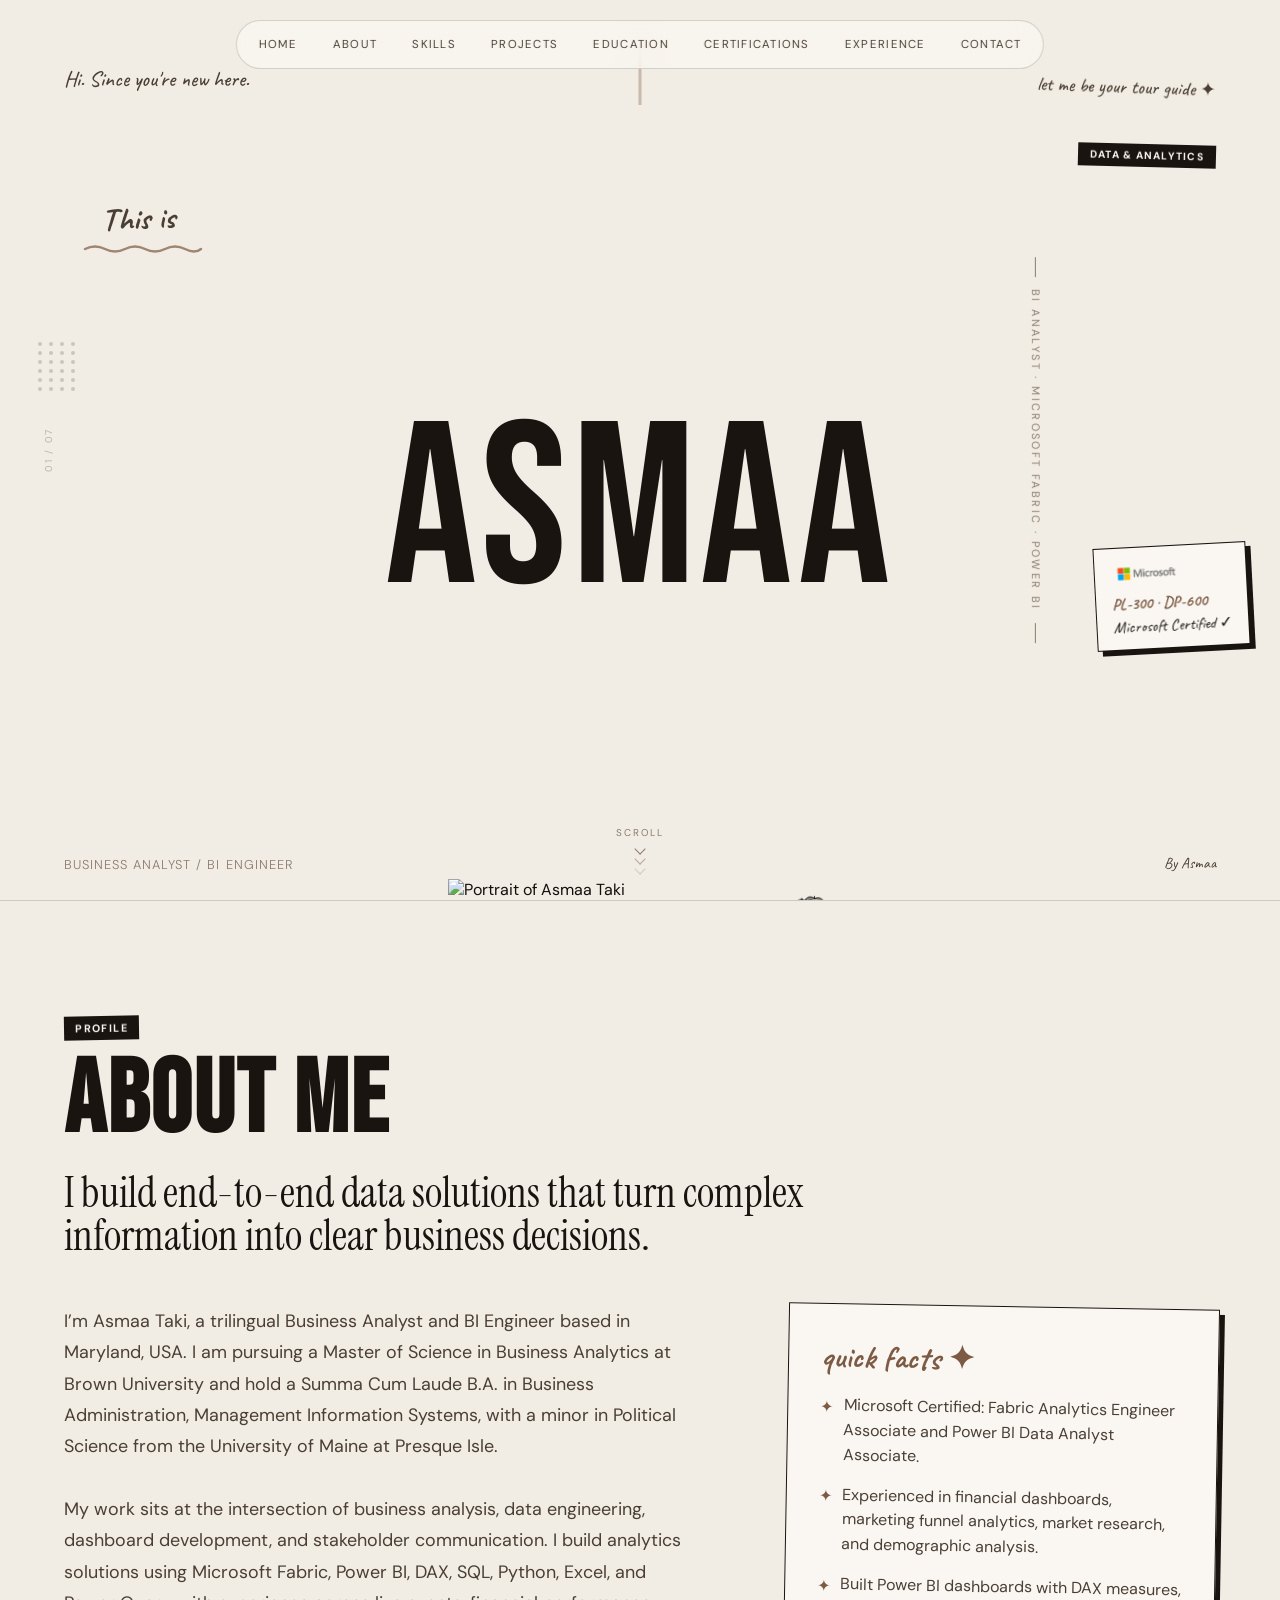
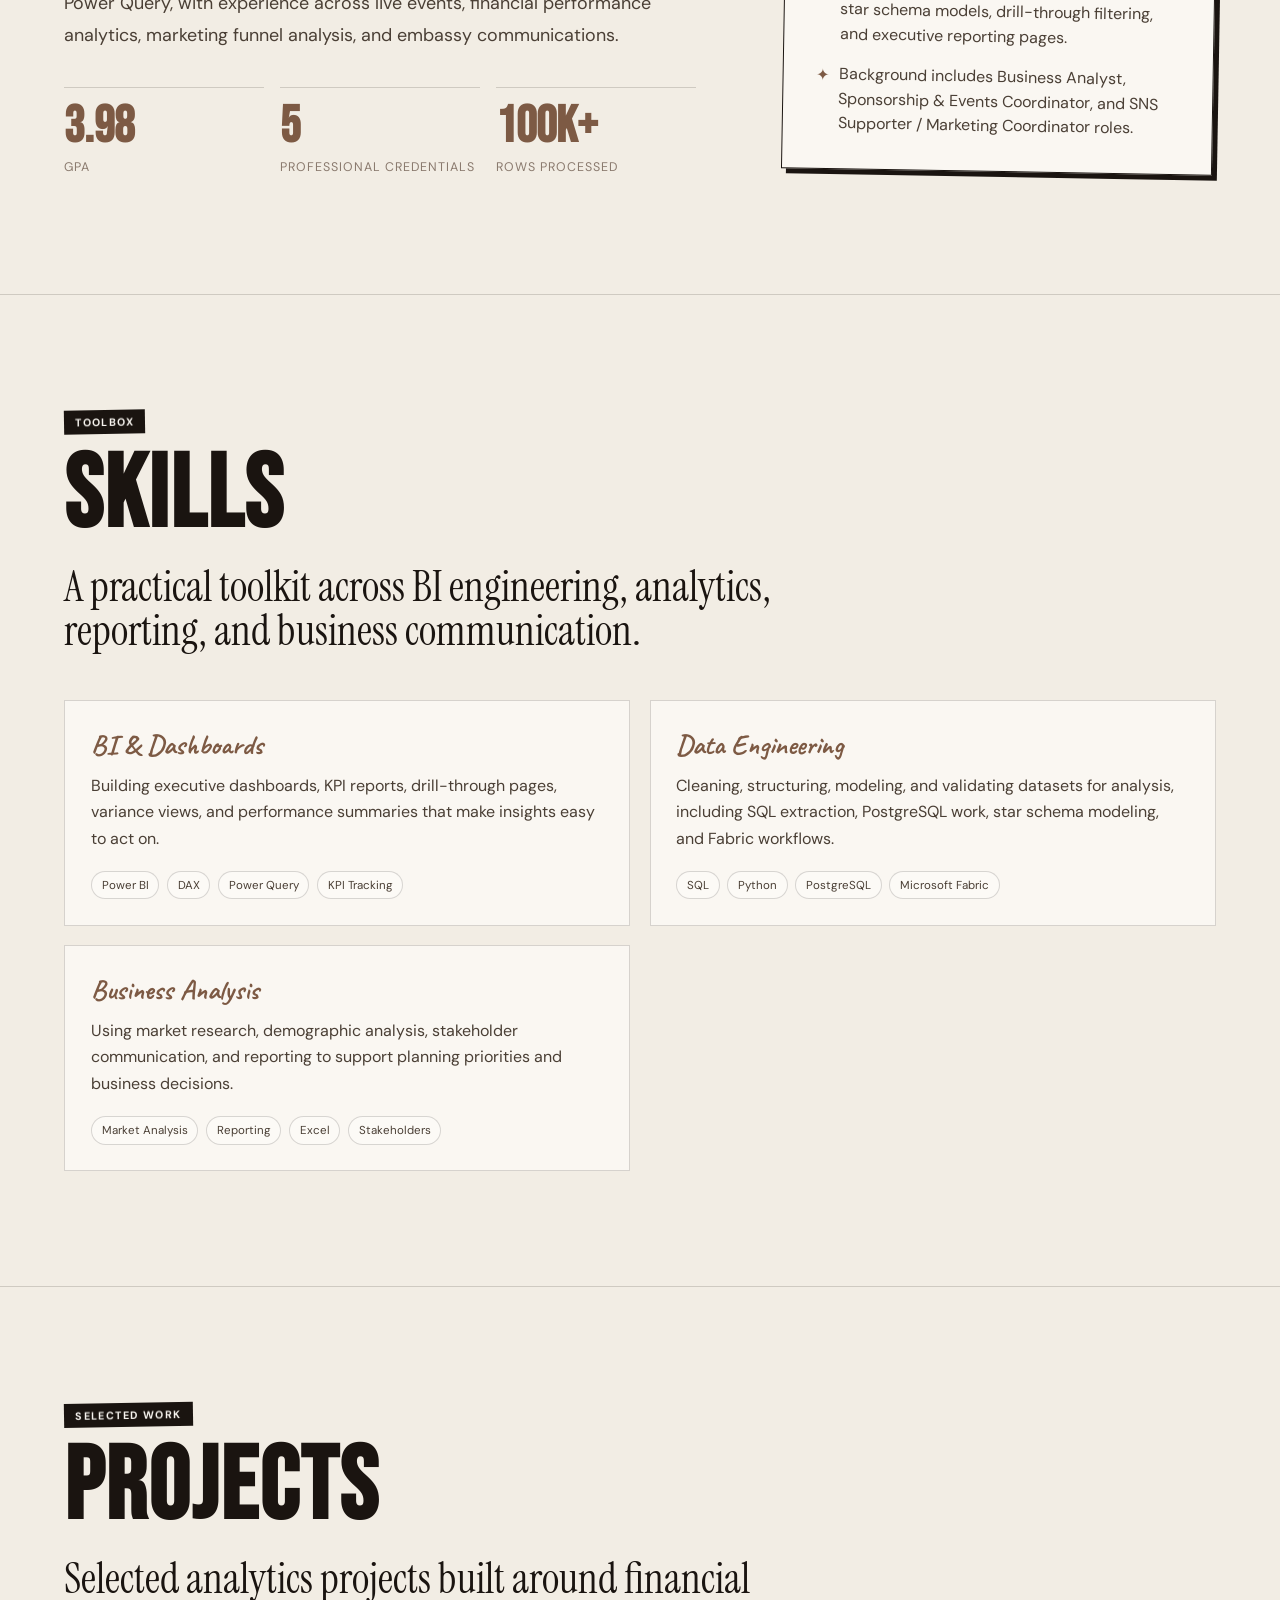
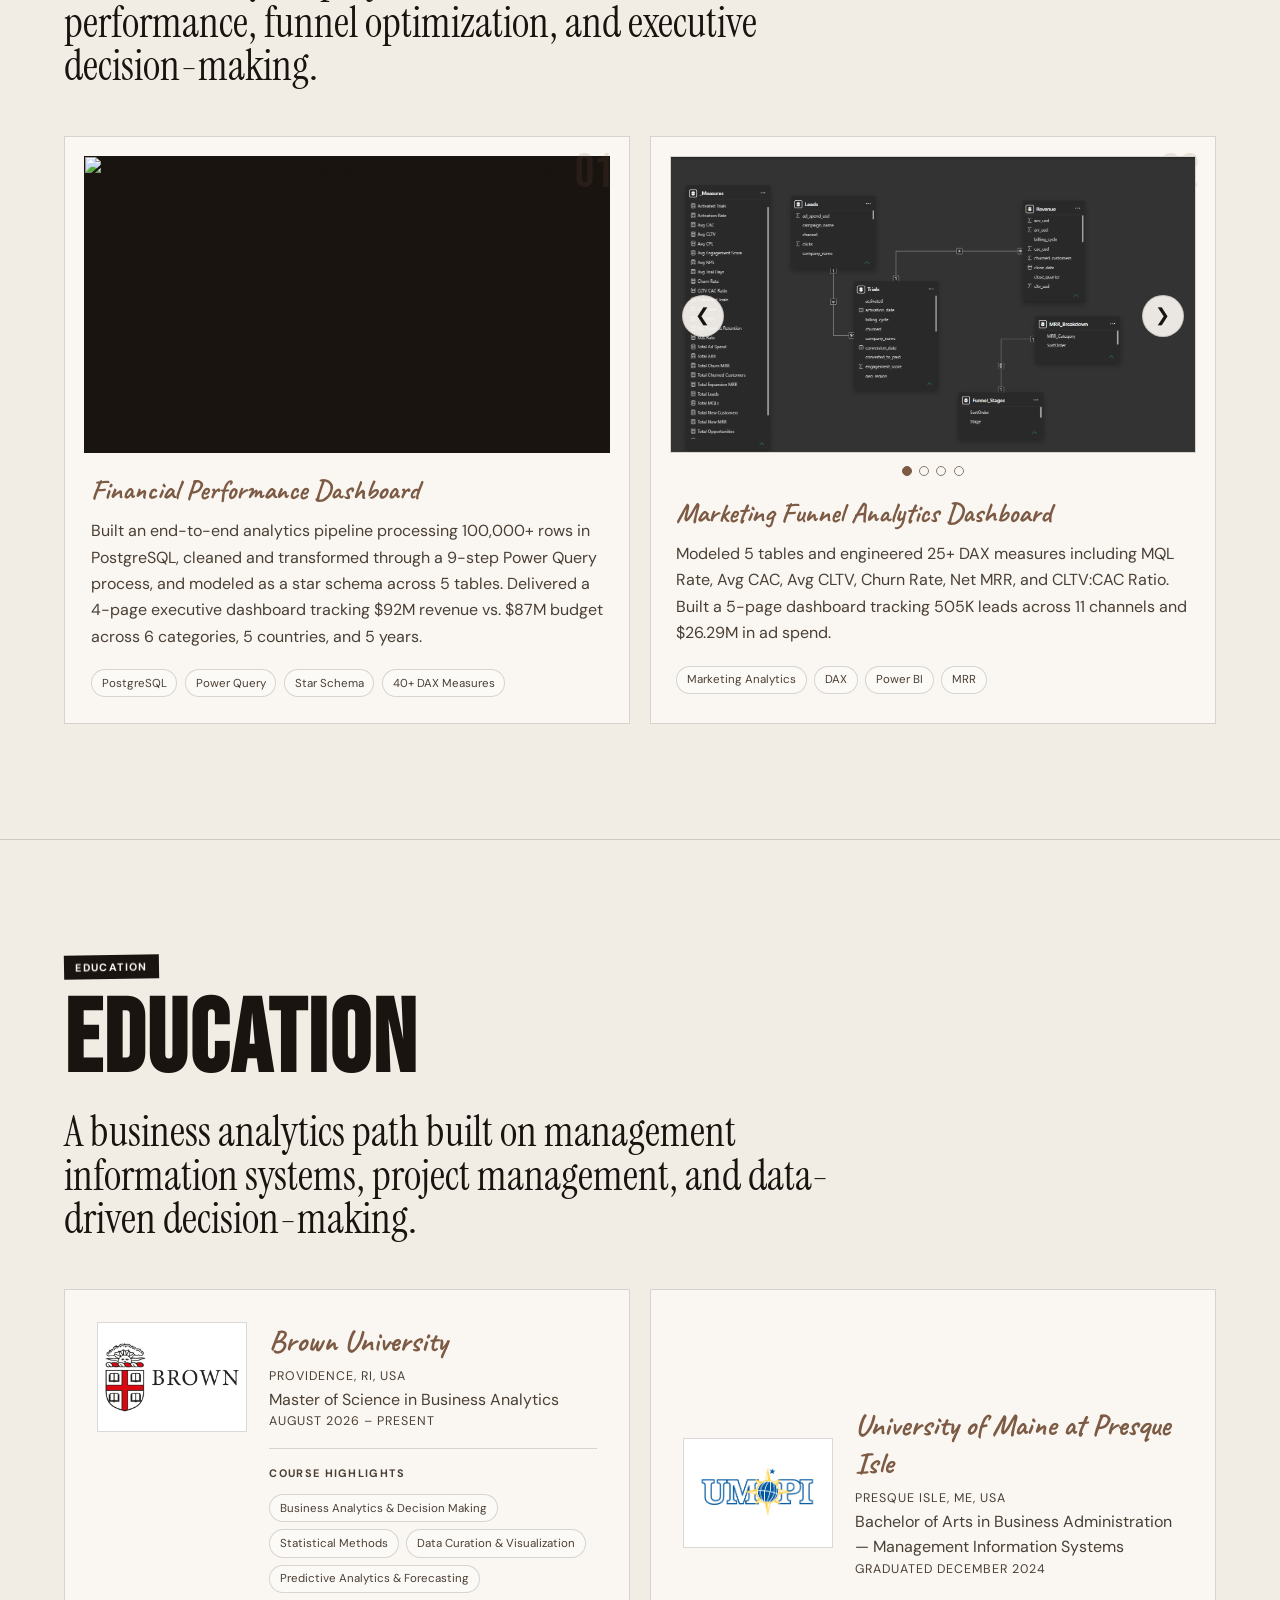
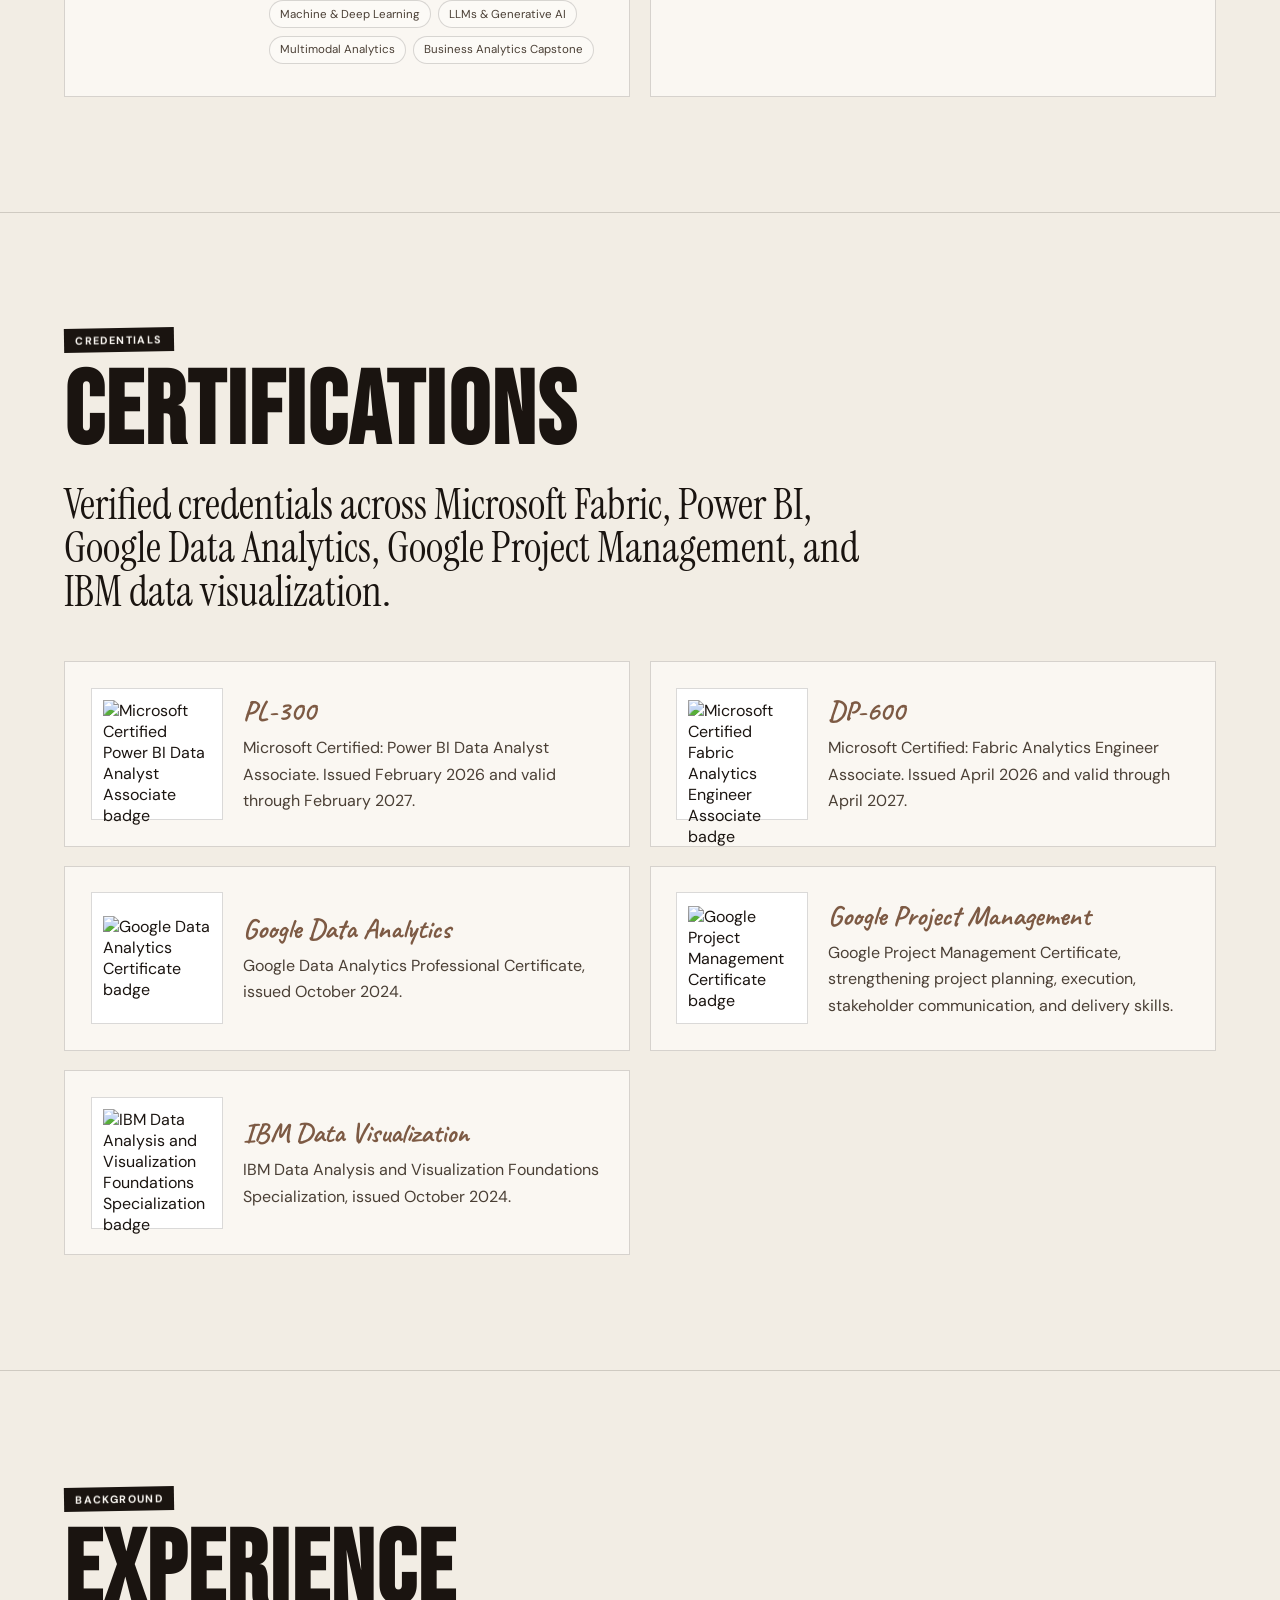
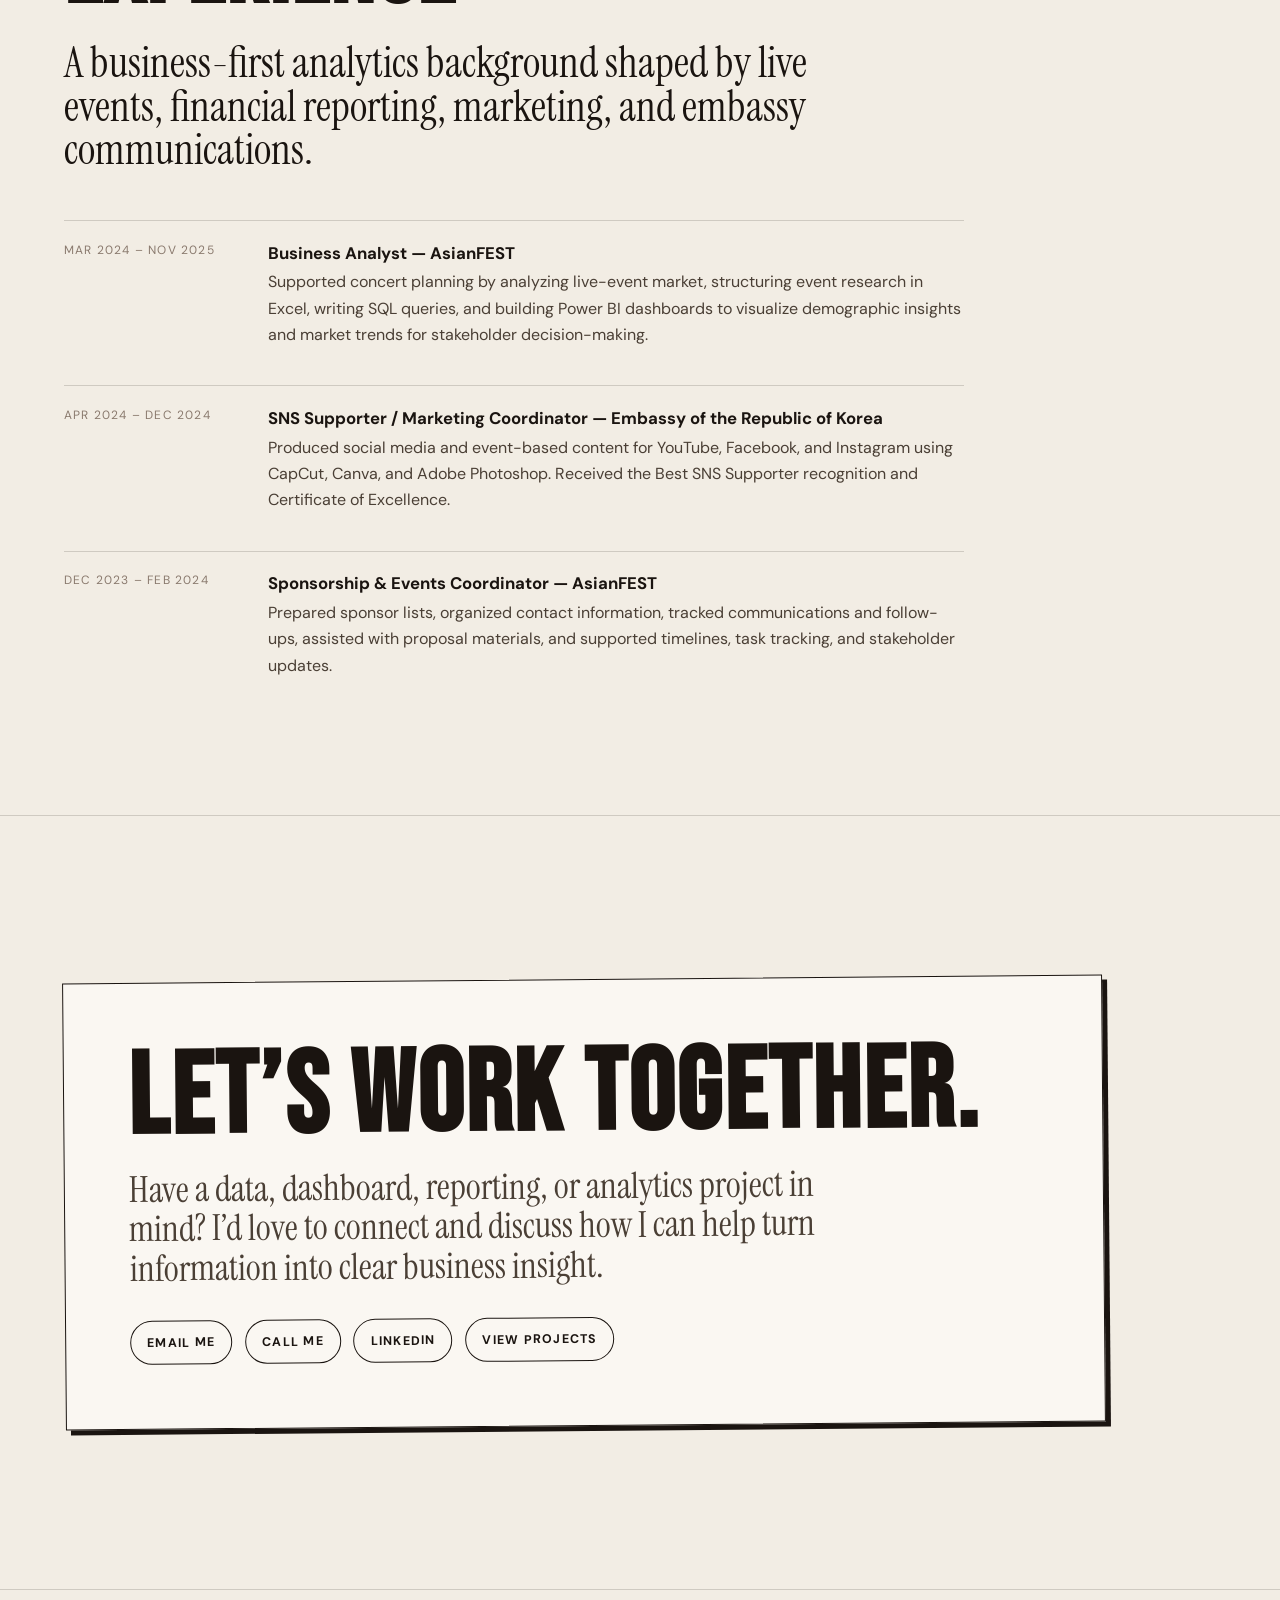
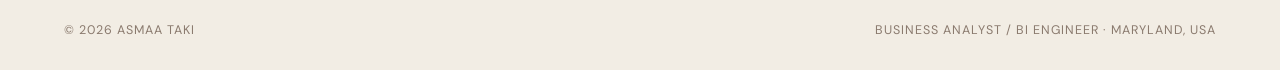
==== apps/asmaa-portfolio/index.html @ 59da3aa8 "Update index.html" ====
<!DOCTYPE html>
<html lang="en">
<head>
<meta charset="UTF-8">
<meta name="viewport" content="width=device-width, initial-scale=1.0">
<title>Asmaa Taki — Business Analyst & BI Engineer</title>
<meta name="description" content="Portfolio of Asmaa Taki, a trilingual Business Analyst and BI Engineer specializing in Microsoft Fabric, Power BI, DAX, SQL, Python, financial analytics, market analytics, dashboard development, and project management.">
<link rel="preconnect" href="https://fonts.googleapis.com">
<link rel="preconnect" href="https://fonts.gstatic.com" crossorigin>
<link href="https://fonts.googleapis.com/css2?family=Instrument+Serif:ital@0;1&family=Caveat:wght@500;700&family=Bebas+Neue&family=DM+Sans:wght@300;400;500;600;700&display=swap" rel="stylesheet">

<link rel="stylesheet" href="style.css">
</head>
<body>
  <nav class="nav" aria-label="Primary navigation">
    <a href="#home">Home</a>
    <a href="#about">About</a>
    <a href="#skills">Skills</a>
    <a href="#projects">Projects</a>
    <a href="#education">Education</a>
    <a href="#certifications">Certifications</a>
    <a href="#experience">Experience</a>
    <a href="#contact">Contact</a>
  </nav>

  <main class="site-shell">
    <section class="page hero" id="home" aria-label="Hero section">
      <div class="dot-grid" aria-hidden="true">
        <span></span><span></span><span></span><span></span>
        <span></span><span></span><span></span><span></span>
        <span></span><span></span><span></span><span></span>
        <span></span><span></span><span></span><span></span>
        <span></span><span></span><span></span><span></span>
        <span></span><span></span><span></span><span></span>
      </div>

      <div class="accent-rect" aria-hidden="true"></div>

      <div class="handwritten-intro">
        <span class="hw-line1">Hi. Since you're new here.</span>
      </div>

      <div class="handwritten-right">let me be your tour guide ✦</div>

      <div class="this-is">This is</div>

      <svg class="squiggle" viewBox="0 0 120 12" fill="none" xmlns="http://www.w3.org/2000/svg" aria-hidden="true">
        <path d="M2 6 Q12 1 22 6 Q32 11 42 6 Q52 1 62 6 Q72 11 82 6 Q92 1 102 6 Q112 11 118 6" stroke="#7D5A44" stroke-width="2.5" stroke-linecap="round" fill="none"/>
      </svg>

      <div class="data-tag">Data & Analytics</div>
      <div class="role-text">BI Analyst · Microsoft Fabric · Power BI</div>
      <div class="page-num">01 / 07</div>

      <div class="big-name" aria-hidden="true">
        <span class="name-line">ASMAA</span>
      </div>

      <div class="photo-wrap" id="photo-area">
  <img class="portrait-photo" src="assets/portfolio.png" alt="Portrait of Asmaa Taki">

  <img class="hero-logo hero-logo-umpi" src="assets/logo_footer_umpi.png" alt="University of Maine at Presque Isle logo">
  <img class="hero-logo hero-logo-brown" src="assets/brown-logo-brown-university-logo.png" alt="Brown University logo">
</div>

      <div class="cert-sticker">
        <img class="sticker-ms-logo" src="assets/microsoft-logo.png" alt="Microsoft logo">
        <span class="sticker-cert">PL-300 · DP-600</span><br>
        Microsoft Certified ✓
      </div>

      <div class="bottom-bar">
        <div class="credit-left">Business Analyst / BI Engineer</div>
        <div class="credit-right">By Asmaa</div>
      </div>

      <a class="scroll-hint" href="#about" aria-label="Scroll to about section">
        <span>scroll</span>
        <div class="scroll-arrow" aria-hidden="true"><i></i><i></i><i></i></div>
      </a>
    </section>

    <section class="section" id="about">
      <span class="section-kicker">Profile</span>
      <h1 class="section-title">About Me</h1>
      <p class="section-intro">I build end-to-end data solutions that turn complex information into clear business decisions.</p>

      <div class="about-grid">
        <div class="body-copy">
          <p>I’m Asmaa Taki, a trilingual Business Analyst and BI Engineer based in Maryland, USA. I am pursuing a Master of Science in Business Analytics at Brown University and hold a Summa Cum Laude B.A. in Business Administration, Management Information Systems, with a minor in Political Science from the University of Maine at Presque Isle.</p>
          <br>
          <p>My work sits at the intersection of business analysis, data engineering, dashboard development, and stakeholder communication. I build analytics solutions using Microsoft Fabric, Power BI, DAX, SQL, Python, Excel, and Power Query, with experience across live events, financial performance analytics, marketing funnel analysis, and embassy communications.</p>

          <div class="stats-row" aria-label="Highlights">
            <div class="stat"><strong>3.98</strong><span>GPA</span></div>
            <div class="stat"><strong>5</strong><span>Professional Credentials</span></div>
            <div class="stat"><strong>100K+</strong><span>Rows Processed</span></div>
          </div>
        </div>

        <aside class="paper-card" aria-label="Quick facts">
          <h3>quick facts ✦</h3>
          <ul class="quick-list">
            <li>Microsoft Certified: Fabric Analytics Engineer Associate and Power BI Data Analyst Associate.</li>
            <li>Experienced in financial dashboards, marketing funnel analytics, market research, and demographic analysis.</li>
            <li>Built Power BI dashboards with DAX measures, star schema models, drill-through filtering, and executive reporting pages.</li>
            <li>Background includes Business Analyst, Sponsorship & Events Coordinator, and SNS Supporter / Marketing Coordinator roles.</li>
          </ul>
        </aside>
      </div>
    </section>

    <section class="section" id="skills">
      <span class="section-kicker">Toolbox</span>
      <h2 class="section-title">Skills</h2>
      <p class="section-intro">A practical toolkit across BI engineering, analytics, reporting, and business communication.</p>

      <div class="skills-grid">
        <article class="skill-card">
          <h3>BI & Dashboards</h3>
          <p>Building executive dashboards, KPI reports, drill-through pages, variance views, and performance summaries that make insights easy to act on.</p>
          <div class="tags"><span class="tag">Power BI</span><span class="tag">DAX</span><span class="tag">Power Query</span><span class="tag">KPI Tracking</span></div>
        </article>

        <article class="skill-card">
          <h3>Data Engineering</h3>
          <p>Cleaning, structuring, modeling, and validating datasets for analysis, including SQL extraction, PostgreSQL work, star schema modeling, and Fabric workflows.</p>
          <div class="tags"><span class="tag">SQL</span><span class="tag">Python</span><span class="tag">PostgreSQL</span><span class="tag">Microsoft Fabric</span></div>
        </article>

        <article class="skill-card">
          <h3>Business Analysis</h3>
          <p>Using market research, demographic analysis, stakeholder communication, and reporting to support planning priorities and business decisions.</p>
          <div class="tags"><span class="tag">Market Analysis</span><span class="tag">Reporting</span><span class="tag">Excel</span><span class="tag">Stakeholders</span></div>
        </article>
      </div>
    </section>

    <section class="section" id="projects">
      <span class="section-kicker">Selected Work</span>
      <h2 class="section-title">Projects</h2>
      <p class="section-intro">Selected analytics projects built around financial performance, funnel optimization, and executive decision-making.</p>

      <div class="projects-grid">
        <article class="project-card" data-number="01">
          <div class="project-media">
            <img src="assets/FINANCIAL_DASHBOARD.gif" alt="Animated preview of Asmaa Taki's Financial Performance Dashboard">
          </div>
          <h3>Financial Performance Dashboard</h3>
          <p>Built an end-to-end analytics pipeline processing 100,000+ rows in PostgreSQL, cleaned and transformed through a 9-step Power Query process, and modeled as a star schema across 5 tables. Delivered a 4-page executive dashboard tracking $92M revenue vs. $87M budget across 6 categories, 5 countries, and 5 years.</p>
          <div class="tags"><span class="tag">PostgreSQL</span><span class="tag">Power Query</span><span class="tag">Star Schema</span><span class="tag">40+ DAX Measures</span></div>
        </article>

        <article class="project-card" data-number="02">
          <div class="project-slider" id="funnel-slider">
  <button class="slider-btn prev" type="button" aria-label="Previous image">&#10094;</button>

  <div class="slider-window">
    <div class="slider-track">
      <img class="slide" src="assets/funnel_model.png" alt="Marketing Funnel Analytics Power BI data model">
      <img class="slide" src="assets/funnel_code.png" alt="Marketing Funnel Analytics custom HTML landing page code">
      <img class="slide" src="assets/funnel_landing.png" alt="Marketing Funnel Analytics dashboard landing page">
      <img class="slide" src="assets/funnel_dashboard.png" alt="Marketing Funnel Analytics dashboard report page">
    </div>
  </div>

  <button class="slider-btn next" type="button" aria-label="Next image">&#10095;</button>

  <div class="slider-dots">
    <button class="dot active" type="button" aria-label="Go to slide 1"></button>
    <button class="dot" type="button" aria-label="Go to slide 2"></button>
    <button class="dot" type="button" aria-label="Go to slide 3"></button>
    <button class="dot" type="button" aria-label="Go to slide 4"></button>
  </div>
</div>

        <h3>Marketing Funnel Analytics Dashboard</h3>
        <p>Modeled 5 tables and engineered 25+ DAX measures including MQL Rate, Avg CAC, Avg CLTV, Churn Rate, Net MRR, and CLTV:CAC Ratio. Built a 5-page dashboard tracking 505K leads across 11 channels and $26.29M in ad spend.</p>

  <div class="tags">
    <span class="tag">Marketing Analytics</span>
    <span class="tag">DAX</span>
    <span class="tag">Power BI</span>
    <span class="tag">MRR</span>
  </div>
</article>
</section>

<section class="section" id="education">
  <span class="section-kicker">Education</span>
  <h2 class="section-title">Education</h2>
  <p class="section-intro">A business analytics path built on management information systems, project management, and data-driven decision-making.</p>

  <div class="education-grid">
    <article class="education-card education-card-expanded">
  <div class="education-logo-wrap brown-logo-wrap">
    <img src="assets/Brown-University-Logo.png" alt="Brown University logo">
  </div>

  <div class="education-copy">
    <h3>Brown University</h3>
    <p class="education-meta">Providence, RI, USA</p>
    <p>Master of Science in Business Analytics</p>
    <p class="education-date">August 2026 – Present</p>

    <div class="course-highlight">
      <p class="course-label">Course Highlights</p>

      <div class="course-tags">
        <span>Business Analytics & Decision Making</span>
        <span>Statistical Methods</span>
        <span>Data Curation & Visualization</span>
        <span>Predictive Analytics & Forecasting</span>
        <span>Machine & Deep Learning</span>
        <span>LLMs & Generative AI</span>
        <span>Multimodal Analytics</span>
        <span>Business Analytics Capstone</span>
      </div>
    </div>
  </div>
</article>

    <article class="education-card">
      <div class="education-logo-wrap umpi-logo-wrap">
        <img src="assets/logo_umpi.png" alt="University of Maine at Presque Isle logo">
      </div>

      <div class="education-copy">
        <h3>University of Maine at Presque Isle</h3>
        <p class="education-meta">Presque Isle, ME, USA</p>
        <p>Bachelor of Arts in Business Administration — Management Information Systems</p>
        <p class="education-date">Graduated December 2024</p>
      </div>
    </article>
  </div>
</section>

    <section class="section" id="certifications">
      <span class="section-kicker">Credentials</span>
      <h2 class="section-title">Certifications</h2>
      <p class="section-intro">Verified credentials across Microsoft Fabric, Power BI, Google Data Analytics, Google Project Management, and IBM data visualization.</p>

      <div class="cert-grid">
        <article class="cert-card">
          <div class="cert-logo-wrap">
            <img src="assets/pl-300_logo.webp" alt="Microsoft Certified Power BI Data Analyst Associate badge">
          </div>
          <div class="cert-copy">
            <h3>PL-300</h3>
            <p>Microsoft Certified: Power BI Data Analyst Associate. Issued February 2026 and valid through February 2027.</p>
          </div>
        </article>

        <article class="cert-card">
          <div class="cert-logo-wrap">
            <img src="assets/DP-600_logo.jpg" alt="Microsoft Certified Fabric Analytics Engineer Associate badge">
          </div>
          <div class="cert-copy">
            <h3>DP-600</h3>
            <p>Microsoft Certified: Fabric Analytics Engineer Associate. Issued April 2026 and valid through April 2027.</p>
          </div>
        </article>

        <article class="cert-card">
          <div class="cert-logo-wrap">
            <img src="assets/google_data_analytics_cert.png" alt="Google Data Analytics Certificate badge">
          </div>
          <div class="cert-copy">
            <h3>Google Data Analytics</h3>
            <p>Google Data Analytics Professional Certificate, issued October 2024.</p>
          </div>
        </article>

        <article class="cert-card">
          <div class="cert-logo-wrap">
            <img src="assets/GCC_badge_PGM_1000x1000.png" alt="Google Project Management Certificate badge">
          </div>
          <div class="cert-copy">
            <h3>Google Project Management</h3>
            <p>Google Project Management Certificate, strengthening project planning, execution, stakeholder communication, and delivery skills.</p>
          </div>
        </article>

        <article class="cert-card">
          <div class="cert-logo-wrap">
            <img src="assets/Data_Analysis_and_Visualization_Foundations_Specialization.png" alt="IBM Data Analysis and Visualization Foundations Specialization badge">
          </div>
          <div class="cert-copy">
            <h3>IBM Data Visualization</h3>
            <p>IBM Data Analysis and Visualization Foundations Specialization, issued October 2024.</p>
          </div>
        </article>
      </div>
    </section>

    <section class="section" id="experience">
      <span class="section-kicker">Background</span>
      <h2 class="section-title">Experience</h2>
      <p class="section-intro">A business-first analytics background shaped by live events, financial reporting, marketing, and embassy communications.</p>

      <div class="timeline">
        <article class="timeline-item">
          <div class="timeline-date">Mar 2024 – Nov 2025</div>
          <div class="timeline-content">
            <h3>Business Analyst — AsianFEST</h3>
            <p>Supported concert planning by analyzing live-event market, structuring event research in Excel, writing SQL queries, and building Power BI dashboards to visualize demographic insights and market trends for stakeholder decision-making.</p>
          </div>
        </article>

        <article class="timeline-item">
          <div class="timeline-date">Apr 2024 – Dec 2024</div>
          <div class="timeline-content">
            <h3>SNS Supporter / Marketing Coordinator — Embassy of the Republic of Korea</h3>
            <p>Produced social media and event-based content for YouTube, Facebook, and Instagram using CapCut, Canva, and Adobe Photoshop. Received the Best SNS Supporter recognition and Certificate of Excellence.</p>
          </div>
        </article>

        <article class="timeline-item">
          <div class="timeline-date">Dec 2023 – Feb 2024</div>
          <div class="timeline-content">
            <h3>Sponsorship & Events Coordinator — AsianFEST</h3>
            <p>Prepared sponsor lists, organized contact information, tracked communications and follow-ups, assisted with proposal materials, and supported timelines, task tracking, and stakeholder updates.</p>
          </div>
        </article>
      </div>
    </section>

    <section class="section contact-section" id="contact">
      <div class="contact-card">
        <h2>Let’s work together.</h2>
        <p>Have a data, dashboard, reporting, or analytics project in mind? I’d love to connect and discuss how I can help turn information into clear business insight.</p>
        <div class="contact-links">
          <a href="mailto:takiasmaa434@gmail.com">Email Me</a>
          <a href="tel:+14435466993">Call Me</a>
          <a href="https://www.linkedin.com/" target="_blank" rel="noreferrer">LinkedIn</a>
          <a href="#projects">View Projects</a>
        </div>
      </div>
    </section>
  </main>

  <footer class="footer">
    <span>© <span id="year"></span> Asmaa Taki</span>
    <span>Business Analyst / BI Engineer · Maryland, USA</span>
  </footer>

<script>
  document.getElementById('year').textContent = new Date().getFullYear();

  const photoArea = document.getElementById('photo-area');
  const portraitPhoto = photoArea.querySelector('.portrait-photo');

  photoArea.addEventListener('dragover', e => e.preventDefault());

  photoArea.addEventListener('drop', e => {
    e.preventDefault();
    const file = e.dataTransfer.files[0];

    if (file && file.type.startsWith('image/')) {
      const url = URL.createObjectURL(file);
      portraitPhoto.src = url;
    }
  });
    const funnelSlider = document.getElementById('funnel-slider');

  if (funnelSlider) {
    const track = funnelSlider.querySelector('.slider-track');
    const slides = funnelSlider.querySelectorAll('.slide');
    const prevBtn = funnelSlider.querySelector('.prev');
    const nextBtn = funnelSlider.querySelector('.next');
    const dots = funnelSlider.querySelectorAll('.dot');

    let currentSlide = 0;

    function updateSlider() {
      track.style.transform = `translateX(-${currentSlide * 100}%)`;

      dots.forEach((dot, index) => {
        dot.classList.toggle('active', index === currentSlide);
      });
    }

    prevBtn.addEventListener('click', () => {
      currentSlide = (currentSlide - 1 + slides.length) % slides.length;
      updateSlider();
    });

    nextBtn.addEventListener('click', () => {
      currentSlide = (currentSlide + 1) % slides.length;
      updateSlider();
    });

    dots.forEach((dot, index) => {
      dot.addEventListener('click', () => {
        currentSlide = index;
        updateSlider();
      });
    });

    updateSlider();
  }
</script>
</body>
</html>
---- apps/asmaa-portfolio/style.css ----
:root {
  --cream: #F2EDE4;
  --cream-dark: #E8E0D2;
  --ink: #1A1410;
  --ink-mid: #4A3F35;
  --ink-light: #8A7A6E;
  --surface: #FAF7F2;
  --line: rgba(26, 20, 16, 0.16);
  --shadow: 5px 5px 0 var(--ink);

  --accent: #7D5A44;
  --accent-light: #C8B9AA;

  --pink: var(--accent);
  --pink-light: var(--accent-light);
}

* {
  margin: 0;
  padding: 0;
  box-sizing: border-box;
}

html {
  scroll-behavior: smooth;
}

body {
  width: 100%;
  min-height: 100%;
  background: var(--cream);
  color: var(--ink);
  overflow-x: hidden;
  font-family: 'DM Sans', sans-serif;
}

body::before {
  content: '';
  position: fixed;
  inset: 0;
  z-index: 1;
  pointer-events: none;
  background-image:
    url("data:image/svg+xml,%3Csvg viewBox='0 0 200 200' xmlns='http://www.w3.org/2000/svg'%3E%3Cfilter id='n'%3E%3CfeTurbulence type='fractalNoise' baseFrequency='0.9' numOctaves='4' stitchTiles='stitch'/%3E%3C/filter%3E%3Crect width='100%25' height='100%25' filter='url(%23n)' opacity='1'/%3E%3C/svg%3E");
  background-size: 180px;
  opacity: 0.04;
  mix-blend-mode: multiply;
}

a {
  color: inherit;
  text-decoration: none;
}

.site-shell {
  position: relative;
  z-index: 2;
}

.nav {
  position: fixed;
  top: 1.25rem;
  left: 50%;
  transform: translateX(-50%);
  z-index: 50;
  display: flex;
  align-items: center;
  gap: 0.4rem;
  padding: 0.45rem;
  background: rgba(250, 247, 242, 0.72);
  border: 1px solid var(--line);
  border-radius: 999px;
  backdrop-filter: blur(14px);
}

.nav a {
  padding: 0.55rem 0.9rem;
  border-radius: 999px;
  font-size: 0.72rem;
  letter-spacing: 0.11em;
  text-transform: uppercase;
  color: var(--ink-mid);
  transition: background 160ms ease, color 160ms ease;
}

.nav a:hover,
.nav a:focus-visible {
  background: var(--ink);
  color: var(--surface);
  outline: none;
}

.page {
  min-height: 100vh;
  position: relative;
  overflow: hidden;
  background: var(--cream);
}

.hero {
  display: flex;
  align-items: center;
}

.handwritten-intro {
  position: absolute;
  top: 7%;
  left: 5%;
  z-index: 10;
  font-family: 'Caveat', cursive;
  color: var(--ink-mid);
  line-height: 1.5;
}

.hw-line1 {
  font-size: clamp(1rem, 1.8vw, 1.35rem);
  font-weight: 500;
  display: block;
}

.handwritten-right {
  position: absolute;
  top: 8%;
  right: 5%;
  z-index: 10;
  font-family: 'Caveat', cursive;
  font-size: clamp(0.9rem, 1.6vw, 1.2rem);
  font-weight: 500;
  color: var(--ink-mid);
  text-align: right;
  line-height: 1.6;
  transform: rotate(2deg);
}

.this-is {
  position: absolute;
  top: 22%;
  left: 8%;
  z-index: 10;
  font-family: 'Caveat', cursive;
  font-size: clamp(1.4rem, 2.5vw, 2rem);
  font-weight: 700;
  color: var(--ink-mid);
  transform: rotate(-1.5deg);
}

.squiggle {
  position: absolute;
  top: 27%;
  left: 6.5%;
  z-index: 10;
  width: 120px;
  opacity: 0.7;
}

.big-name {
  position: absolute;
  bottom: 32%;
  left: 0;
  right: 0;
  z-index: 5;
  display: flex;
  flex-direction: column;
  align-items: center;
  line-height: 0.85;
  pointer-events: none;
  user-select: none;
}

.name-line {
  font-family: 'Bebas Neue', sans-serif;
  font-size: clamp(14vw, 18vw, 22vw);
  color: var(--ink);
  letter-spacing: 0.02em;
  display: block;
  opacity: 0;
  animation: fadeUp 0.8s ease forwards;
}

@keyframes fadeUp {
  from {
    opacity: 0;
    transform: translateY(20px);
  }

  to {
    opacity: 1;
    transform: translateY(0);
  }
}

.photo-wrap {
  position: absolute;
  bottom: 0;
  left: 50%;
  transform: translateX(-50%);
  z-index: 8;
  width: clamp(260px, 30vw, 420px);
  display: block;
}

.portrait-photo {
  width: 100%;
  height: auto;
  display: block;
  filter: grayscale(20%) contrast(1.05);
  mix-blend-mode: multiply;
}

.photo-placeholder {
  width: clamp(240px, 28vw, 400px);
  height: clamp(300px, 50vh, 580px);
  background: var(--cream-dark);
  border: 2px dashed var(--accent-light);
  display: flex;
  flex-direction: column;
  align-items: center;
  justify-content: center;
  gap: 0.75rem;
  font-family: 'Caveat', cursive;
  font-size: 1.1rem;
  color: var(--ink-light);
  text-align: center;
  padding: 2rem;
}

.bottom-bar {
  position: absolute;
  bottom: 3%;
  left: 5%;
  right: 5%;
  z-index: 20;
  display: flex;
  justify-content: space-between;
  align-items: flex-end;
}

.credit-left {
  font-size: clamp(0.65rem, 1vw, 0.82rem);
  font-weight: 300;
  color: var(--ink-light);
  letter-spacing: 0.08em;
  text-transform: uppercase;
}

.credit-right {
  font-family: 'Caveat', cursive;
  font-size: clamp(0.85rem, 1.2vw, 1rem);
  color: var(--ink-mid);
}

.data-tag {
  position: absolute;
  top: 16%;
  right: 5%;
  z-index: 10;
  background: var(--ink);
  color: var(--surface);
  font-size: 0.65rem;
  font-weight: 700;
  letter-spacing: 0.12em;
  text-transform: uppercase;
  padding: 0.3rem 0.75rem;
  transform: rotate(1.5deg);
}

.dot-grid {
  position: absolute;
  top: 38%;
  left: 3%;
  z-index: 3;
  display: grid;
  grid-template-columns: repeat(4, 6px);
  gap: 5px;
  opacity: 0.18;
}

.dot-grid span {
  width: 4px;
  height: 4px;
  border-radius: 50%;
  background: var(--ink);
  display: block;
}

.accent-rect {
  position: absolute;
  top: 5%;
  left: 50%;
  transform: translateX(-50%);
  width: 3px;
  height: 60px;
  background: var(--accent);
  opacity: 0.35;
  z-index: 3;
}

.role-text {
  position: absolute;
  right: 4%;
  top: 50%;
  transform: translateY(-50%) rotate(90deg);
  transform-origin: center;
  z-index: 10;
  font-size: 0.68rem;
  letter-spacing: 0.22em;
  text-transform: uppercase;
  color: var(--ink-light);
  white-space: nowrap;
  display: flex;
  align-items: center;
  gap: 0.75rem;
}

.role-text::before,
.role-text::after {
  content: '';
  display: block;
  width: 20px;
  height: 1px;
  background: var(--ink-light);
}

.cert-sticker,
.paper-card {
  box-shadow: var(--shadow);
}

.cert-sticker {
  position: absolute;
  bottom: 28%;
  right: 2.5%;
  z-index: 12;
  background: var(--surface);
  border: 1.5px solid var(--ink);
  padding: 0.7rem 1rem;
  transform: rotate(-3deg);
  font-family: 'Caveat', cursive;
  font-size: 1rem;
  color: var(--ink);
  line-height: 1.4;
  max-width: 160px;
  animation: popIn 0.5s cubic-bezier(0.34, 1.56, 0.64, 1) 0.8s both;
}

.cert-sticker .sticker-icon {
  font-size: 1.3rem;
  display: block;
  margin-bottom: 0.2rem;
}

.cert-sticker .sticker-cert {
  font-weight: 700;
  color: var(--accent);
}

.sticker-ms-logo {
  width: 74px;
  height: auto;
  display: block;
  margin-bottom: 0.25rem;
}

@keyframes popIn {
  from {
    opacity: 0;
    transform: rotate(-3deg) scale(0.7);
  }

  to {
    opacity: 1;
    transform: rotate(-3deg) scale(1);
  }
}
.hero-logo {
  position: absolute;
  z-index: 14;
  display: block;
  object-fit: contain;
  opacity: 0.95;
  filter: drop-shadow(2px 2px 0 rgba(26, 20, 16, 0.18));
  mix-blend-mode: normal;
}

.hero-logo-umpi {
  width: 34%;
  left: -12%;
  top: 34%;
  transform: rotate(-12deg);
}

.hero-logo-brown {
  width: 30%;
  right: -10%;
  top: 32%;
  transform: rotate(5deg);
}
.scroll-hint {
  position: absolute;
  bottom: 3%;
  left: 50%;
  transform: translateX(-50%);
  z-index: 20;
  display: flex;
  flex-direction: column;
  align-items: center;
  gap: 0.35rem;
  opacity: 0;
  animation: fadeIn 1s ease 1.5s forwards;
}

.scroll-hint span {
  font-size: 0.62rem;
  letter-spacing: 0.2em;
  text-transform: uppercase;
  color: var(--ink-light);
}

.scroll-arrow {
  display: flex;
  flex-direction: column;
  gap: 2px;
}

.scroll-arrow i {
  display: block;
  width: 8px;
  height: 8px;
  border-right: 1.5px solid var(--ink-light);
  border-bottom: 1.5px solid var(--ink-light);
  transform: rotate(45deg);
  animation: bounce 1.2s infinite;
}

.scroll-arrow i:nth-child(2) {
  animation-delay: 0.15s;
  opacity: 0.6;
}

.scroll-arrow i:nth-child(3) {
  animation-delay: 0.3s;
  opacity: 0.3;
}

@keyframes bounce {
  0%, 100% {
    transform: rotate(45deg) translateY(0);
  }

  50% {
    transform: rotate(45deg) translateY(3px);
  }
}

@keyframes fadeIn {
  to {
    opacity: 1;
  }
}

.page-num {
  position: absolute;
  top: 50%;
  left: 2%;
  transform: translateY(-50%) rotate(-90deg);
  font-size: 0.62rem;
  letter-spacing: 0.18em;
  color: var(--ink-light);
  opacity: 0.5;
}

.section {
  padding: clamp(5rem, 9vw, 8rem) 5vw;
  border-top: 1px solid var(--line);
}

.section-kicker {
  display: inline-block;
  margin-bottom: 1rem;
  padding: 0.32rem 0.7rem;
  background: var(--ink);
  color: var(--surface);
  font-size: 0.67rem;
  font-weight: 700;
  letter-spacing: 0.13em;
  text-transform: uppercase;
  transform: rotate(-1deg);
}

.section-title {
  font-family: 'Bebas Neue', sans-serif;
  font-size: clamp(3rem, 8vw, 7rem);
  line-height: 0.9;
  letter-spacing: 0.02em;
  color: var(--ink);
}

.section-intro {
  max-width: 820px;
  margin-top: 1.4rem;
  font-family: 'Instrument Serif', serif;
  font-size: clamp(1.6rem, 3.3vw, 3.2rem);
  line-height: 1.03;
  color: var(--ink);
}

.body-copy {
  font-size: clamp(1rem, 1.4vw, 1.16rem);
  line-height: 1.75;
  color: var(--ink-mid);
}

.about-grid {
  display: grid;
  grid-template-columns: minmax(0, 1.1fr) minmax(280px, 0.75fr);
  gap: clamp(2rem, 7vw, 6rem);
  align-items: start;
  margin-top: 3rem;
}

.paper-card {
  background: var(--surface);
  border: 1.5px solid var(--ink);
  padding: clamp(1.4rem, 3vw, 2rem);
  transform: rotate(1deg);
}

.paper-card h3 {
  margin-bottom: 1rem;
  font-family: 'Caveat', cursive;
  font-size: 2rem;
  color: var(--accent);
}

.quick-list {
  display: grid;
  gap: 0.95rem;
  list-style: none;
}

.quick-list li {
  display: flex;
  gap: 0.65rem;
  align-items: flex-start;
  color: var(--ink-mid);
  line-height: 1.55;
}

.quick-list li::before {
  content: '✦';
  color: var(--accent);
  flex: 0 0 auto;
  margin-top: 0.1rem;
}

.stats-row {
  display: grid;
  grid-template-columns: repeat(3, minmax(0, 1fr));
  gap: 1rem;
  margin-top: 2.25rem;
}

.stat {
  border-top: 1px solid var(--line);
  padding-top: 1rem;
}

.stat strong {
  display: block;
  font-family: 'Bebas Neue', sans-serif;
  font-size: clamp(2rem, 4vw, 4rem);
  line-height: 0.9;
  color: var(--accent);
}

.stat span {
  display: block;
  margin-top: 0.45rem;
  color: var(--ink-light);
  font-size: 0.78rem;
  letter-spacing: 0.08em;
  text-transform: uppercase;
}

.skills-grid,
.projects-grid,
.cert-grid {
  display: grid;
  grid-template-columns: repeat(2, minmax(0, 1fr));
  gap: 1.2rem;
  margin-top: 3rem;
}

.skill-card,
.project-card,
.cert-card {
  min-height: 100%;
  background: var(--surface);
  border: 1px solid var(--line);
  padding: clamp(1.2rem, 2vw, 1.7rem);
  transition: transform 160ms ease, box-shadow 160ms ease, border-color 160ms ease;
}

.skill-card:hover,
.project-card:hover,
.cert-card:hover {
  transform: translate(-3px, -3px);
  box-shadow: 5px 5px 0 var(--ink);
  border-color: var(--ink);
}

.skill-card h3,
.project-card h3,
.cert-card h3 {
  font-family: 'Caveat', cursive;
  font-size: 1.75rem;
  color: var(--accent);
  margin-bottom: 0.7rem;
}

.tags {
  display: flex;
  flex-wrap: wrap;
  gap: 0.45rem;
  margin-top: 1.2rem;
}

.tag {
  border: 1px solid var(--line);
  border-radius: 999px;
  padding: 0.35rem 0.62rem;
  font-size: 0.72rem;
  color: var(--ink-mid);
  background: rgba(255, 255, 255, 0.35);
}

.project-card {
  position: relative;
  overflow: hidden;
}

.project-media {
  margin: -0.4rem -0.4rem 1.2rem;
  border: 1px solid var(--line);
  background: var(--ink);
  overflow: hidden;
}

.project-media img {
  width: 100%;
  aspect-ratio: 16 / 9;
  object-fit: cover;
  display: block;
}
.project-slider {
  position: relative;
  margin: -0.4rem -0.4rem 1.2rem;
}

.slider-window {
  overflow: hidden;
  border: 1px solid var(--line);
  background: var(--surface);
}

.slider-track {
  display: flex;
  transition: transform 0.35s ease;
}

.slide {
  width: 100%;
  flex: 0 0 100%;
  aspect-ratio: 16 / 9;
  object-fit: cover;
  display: block;
  background: var(--ink);
}

.slider-btn {
  position: absolute;
  top: 50%;
  transform: translateY(-50%);
  z-index: 3;
  width: 42px;
  height: 42px;
  border: 1px solid var(--line);
  border-radius: 999px;
  background: rgba(250, 247, 242, 0.92);
  color: var(--ink);
  font-size: 1.1rem;
  cursor: pointer;
  display: grid;
  place-items: center;
  transition: background 160ms ease, color 160ms ease, border-color 160ms ease;
}

.slider-btn:hover,
.slider-btn:focus-visible {
  background: var(--ink);
  color: var(--surface);
  border-color: var(--ink);
  outline: none;
}

.slider-btn.prev {
  left: 0.75rem;
}

.slider-btn.next {
  right: 0.75rem;
}

.slider-dots {
  display: flex;
  justify-content: center;
  gap: 0.45rem;
  margin-top: 0.8rem;
}

.slider-dots .dot {
  width: 10px;
  height: 10px;
  border-radius: 50%;
  border: 1px solid var(--ink-light);
  background: transparent;
  cursor: pointer;
  padding: 0;
}

.slider-dots .dot.active {
  background: var(--accent);
  border-color: var(--accent);
}

@media (max-width: 900px) {
  .slider-btn {
    width: 36px;
    height: 36px;
    font-size: 1rem;
  }

  .slider-btn.prev {
    left: 0.5rem;
  }

  .slider-btn.next {
    right: 0.5rem;
  }
}

.project-gallery {
  display: grid;
  gap: 0.55rem;
  margin: -0.4rem -0.4rem 1.2rem;
}

.project-gallery.four-images {
  grid-template-columns: repeat(2, minmax(0, 1fr));
}

.project-gallery img {
  width: 100%;
  aspect-ratio: 16 / 9;
  object-fit: cover;
  display: block;
  border: 1px solid var(--line);
  background: var(--ink);
}

.project-card::before {
  content: attr(data-number);
  position: absolute;
  right: 1rem;
  top: 0.75rem;
  font-family: 'Bebas Neue', sans-serif;
  font-size: 3rem;
  line-height: 1;
  color: rgba(125, 90, 68, 0.14);
}

.project-card p,
.skill-card p,
.cert-card p {
  line-height: 1.65;
  color: var(--ink-mid);
}

.cert-card {
  display: grid;
  grid-template-columns: 132px minmax(0, 1fr);
  gap: 1.25rem;
  align-items: center;
}

.cert-logo-wrap {
  width: 132px;
  height: 132px;
  display: grid;
  place-items: center;
  background: #fff;
  border: 1px solid var(--line);
  padding: 0.7rem;
}

.cert-logo-wrap img {
  max-width: 100%;
  max-height: 100%;
  object-fit: contain;
  display: block;
}

.cert-copy h3 {
  margin-bottom: 0.45rem;
}
.education-card {
  display: grid;
  grid-template-columns: 150px minmax(0, 1fr);
  gap: 1.4rem;
  align-items: center;
  background: var(--surface);
  border: 1px solid var(--line);
  padding: clamp(1.4rem, 2.5vw, 2rem);
  transition: transform 160ms ease, box-shadow 160ms ease, border-color 160ms ease;
}

.education-logo-wrap {
  width: 150px;
  height: 110px;
  display: grid;
  place-items: center;
  background: #fff;
  border: 1px solid var(--line);
  padding: 0.75rem;
  overflow: hidden;
}

.education-logo-wrap img {
  max-width: 100%;
  max-height: 100%;
  object-fit: contain;
  display: block;
}

.brown-logo-wrap img {
  max-width: 120%;
  max-height: 120%;
}

.umpi-logo-wrap img {
  max-width: 95%;
  max-height: 95%;
}
.education-grid {
  display: grid;
  grid-template-columns: repeat(2, minmax(0, 1fr));
  gap: 1.2rem;
  margin-top: 3rem;
}

.education-card {
  background: var(--surface);
  border: 1px solid var(--line);
  padding: clamp(1.4rem, 2.5vw, 2rem);
  transition: transform 160ms ease, box-shadow 160ms ease, border-color 160ms ease;
}

.education-card:hover {
  transform: translate(-3px, -3px);
  box-shadow: 5px 5px 0 var(--ink);
  border-color: var(--ink);
}

.education-copy h3 {
  font-family: 'Caveat', cursive;
  font-size: 1.9rem;
  color: var(--accent);
  margin-bottom: 0.45rem;
}

.education-copy p {
  line-height: 1.6;
  color: var(--ink-mid);
}

.education-meta,
.education-date {
  font-size: 0.78rem;
  letter-spacing: 0.08em;
  text-transform: uppercase;
  color: var(--ink-light);
}
.education-card {
  display: grid;
  grid-template-columns: 150px minmax(0, 1fr);
  gap: 1.4rem;
  align-items: center;
  background: var(--surface);
  border: 1px solid var(--line);
  padding: clamp(1.4rem, 2.5vw, 2rem);
  transition: transform 160ms ease, box-shadow 160ms ease, border-color 160ms ease;
}

.education-card-expanded {
  align-items: start;
}

.education-logo-wrap {
  width: 150px;
  height: 110px;
  display: grid;
  place-items: center;
  background: #fff;
  border: 1px solid var(--line);
  padding: 0.75rem;
  overflow: hidden;
}

.education-logo-wrap img {
  max-width: 100%;
  max-height: 100%;
  object-fit: contain;
  display: block;
}

.brown-logo-wrap img {
  max-width: 120%;
  max-height: 120%;
}

.umpi-logo-wrap img {
  max-width: 95%;
  max-height: 95%;
}

.course-highlight {
  margin-top: 1rem;
  padding-top: 1rem;
  border-top: 1px solid var(--line);
}

.course-label {
  margin-bottom: 0.7rem;
  font-size: 0.68rem;
  font-weight: 700;
  letter-spacing: 0.12em;
  text-transform: uppercase;
  color: var(--ink-light);
}

.course-tags {
  display: flex;
  flex-wrap: wrap;
  gap: 0.45rem;
}

.course-tags span {
  border: 1px solid var(--line);
  border-radius: 999px;
  padding: 0.35rem 0.62rem;
  font-size: 0.72rem;
  color: var(--ink-mid);
  background: rgba(255, 255, 255, 0.35);
}

.timeline {
  display: grid;
  gap: 1rem;
  max-width: 900px;
  margin-top: 3rem;
}

.timeline-item {
  display: grid;
  grid-template-columns: 180px minmax(0, 1fr);
  gap: 1.5rem;
  padding: 1.3rem 0;
  border-top: 1px solid var(--line);
}

.timeline-date {
  font-size: 0.75rem;
  color: var(--ink-light);
  letter-spacing: 0.1em;
  text-transform: uppercase;
}

.timeline-content h3 {
  font-size: 1.05rem;
  margin-bottom: 0.35rem;
  color: var(--ink);
}

.timeline-content p {
  color: var(--ink-mid);
  line-height: 1.65;
}

.contact-section {
  min-height: 86vh;
  display: grid;
  align-items: center;
}

.contact-card {
  max-width: 1040px;
  background: var(--surface);
  color: var(--ink);
  border: 1.5px solid var(--ink);
  padding: clamp(2rem, 5vw, 4rem);
  box-shadow: var(--shadow);
  transform: rotate(-0.5deg);
}

.contact-card h2 {
  font-family: 'Bebas Neue', sans-serif;
  font-size: clamp(3.2rem, 9vw, 8rem);
  line-height: 0.9;
  letter-spacing: 0.02em;
  color: var(--ink);
}

.contact-card p {
  max-width: 720px;
  margin-top: 1.2rem;
  font-family: 'Instrument Serif', serif;
  font-size: clamp(1.4rem, 2.8vw, 2.5rem);
  line-height: 1.1;
  color: var(--ink-mid);
}

.contact-links {
  display: flex;
  flex-wrap: wrap;
  gap: 0.8rem;
  margin-top: 2rem;
}

.contact-links a {
  display: inline-flex;
  align-items: center;
  justify-content: center;
  min-height: 44px;
  padding: 0.75rem 1rem;
  border: 1px solid var(--ink);
  border-radius: 999px;
  font-size: 0.78rem;
  font-weight: 700;
  letter-spacing: 0.1em;
  text-transform: uppercase;
  color: var(--ink);
  background: transparent;
  transition: background 160ms ease, color 160ms ease;
}

.contact-links a:hover,
.contact-links a:focus-visible {
  background: var(--ink);
  color: var(--surface);
  outline: none;
}

.footer {
  padding: 2rem 5vw;
  display: flex;
  justify-content: space-between;
  gap: 1rem;
  color: var(--ink-light);
  font-size: 0.78rem;
  letter-spacing: 0.08em;
  text-transform: uppercase;
  border-top: 1px solid var(--line);
}

@media (max-width: 900px) {
  .nav {
    left: 1rem;
    right: 1rem;
    transform: none;
    justify-content: center;
    overflow-x: auto;
    border-radius: 1.2rem;
  }

  .nav a {
    white-space: nowrap;
    padding: 0.5rem 0.7rem;
  }

  .hero {
    min-height: 780px;
  }

  .handwritten-intro,
  .this-is,
  .squiggle,
  .data-tag,
  .handwritten-right,
  .cert-sticker,
  .role-text,
  .page-num,
  .dot-grid,
  .accent-rect {
    display: none;
  }

  .big-name {
    bottom: 23%;
  }

  .name-line {
    font-size: clamp(5rem, 28vw, 10rem);
  }

  .photo-wrap {
    width: min(80vw, 360px);
  }

  .bottom-bar {
    bottom: 1.4rem;
    align-items: center;
  }

  .scroll-hint {
    display: none;
  }

  .about-grid,
  .skills-grid,
  .projects-grid,
  .cert-grid,
  .education-grid {
    grid-template-columns: 1fr;
  }
.education-card {
  grid-template-columns: 1fr;
}

.education-logo-wrap {
  width: 100%;
  height: 120px;
}

.course-tags span {
  font-size: 0.68rem;
}
  .cert-card {
    grid-template-columns: 96px minmax(0, 1fr);
  }

  .cert-logo-wrap {
    width: 96px;
    height: 96px;
    padding: 0.5rem;
  }

  .stats-row {
    grid-template-columns: 1fr;
  }

  .timeline-item {
    grid-template-columns: 1fr;
    gap: 0.45rem;
  }
  .education-card {
  grid-template-columns: 1fr;
}

.education-logo-wrap {
  width: 100%;
  height: 120px;
}
  .project-gallery.four-images {
  grid-template-columns: 1fr;
}
}

@media (prefers-reduced-motion: reduce) {
  *, *::before, *::after {
    animation-duration: 0.01ms !important;
    animation-iteration-count: 1 !important;
    scroll-behavior: auto !important;
  }
}
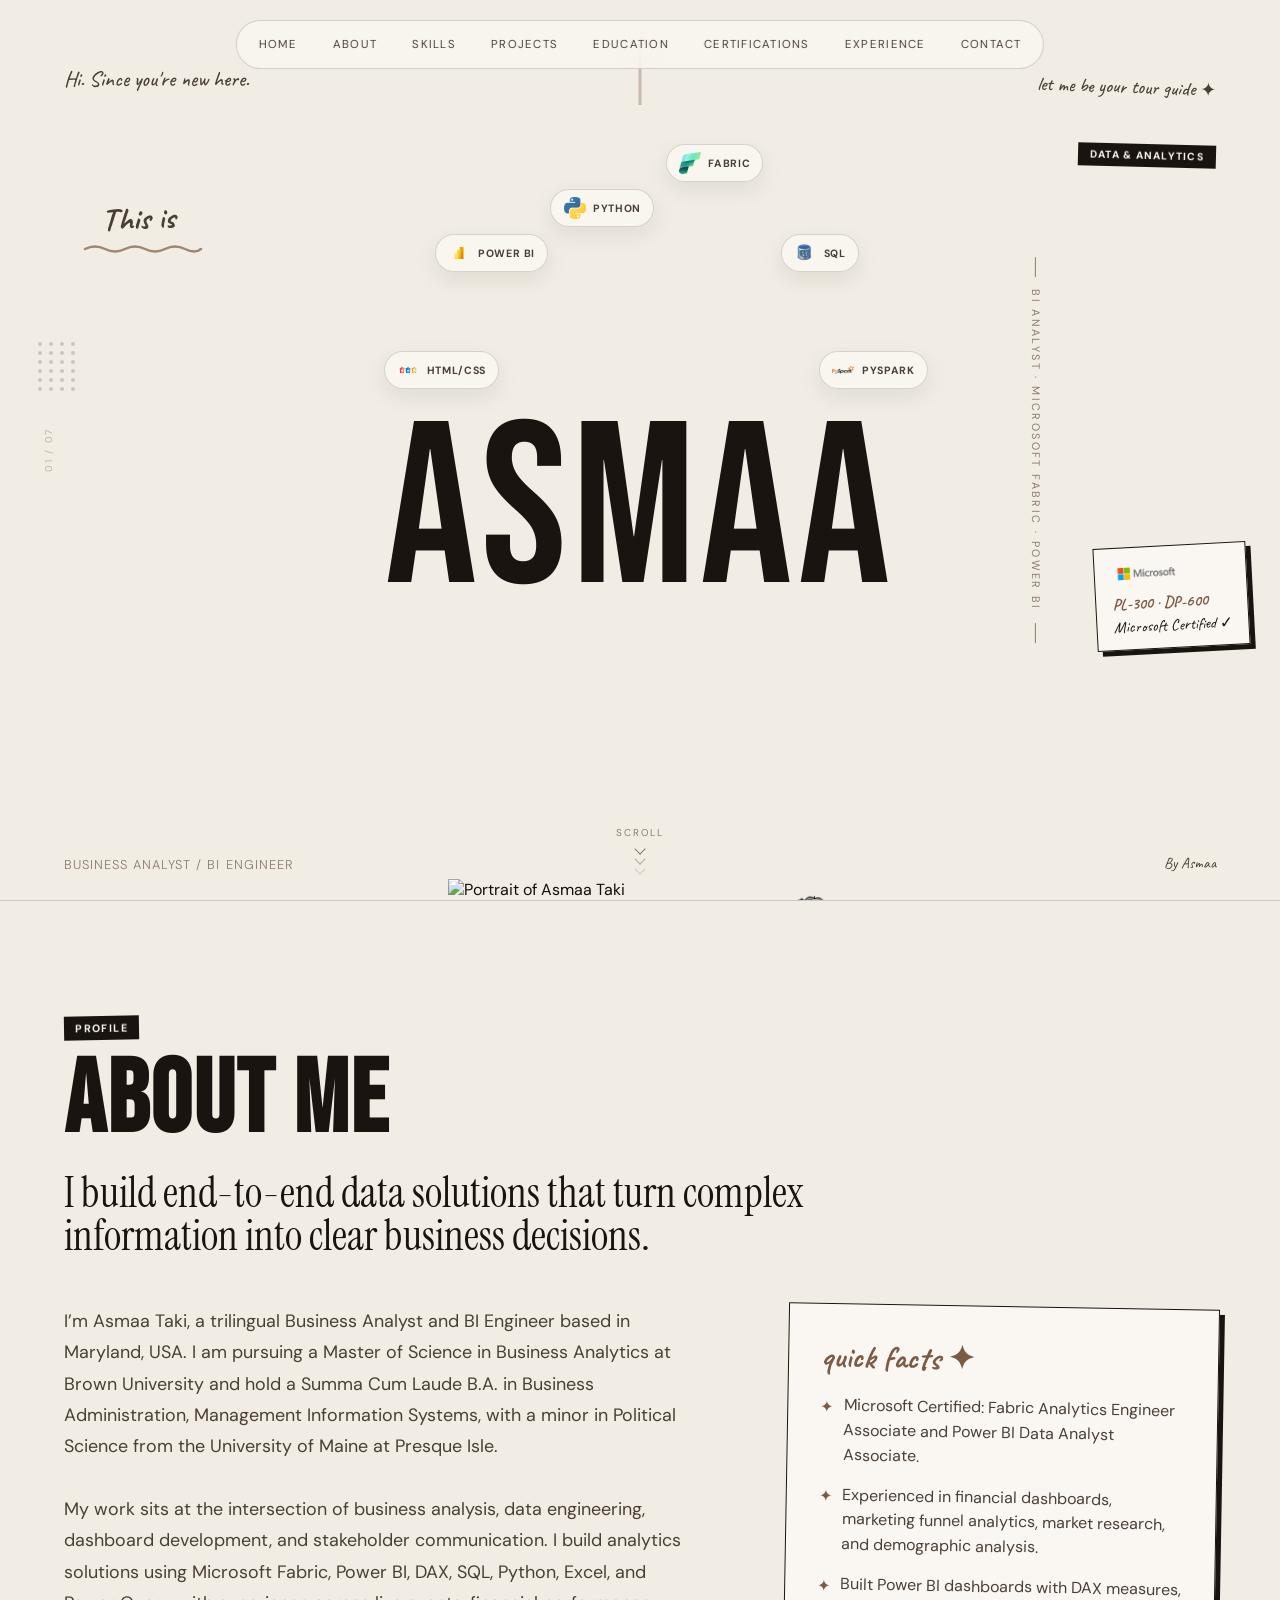
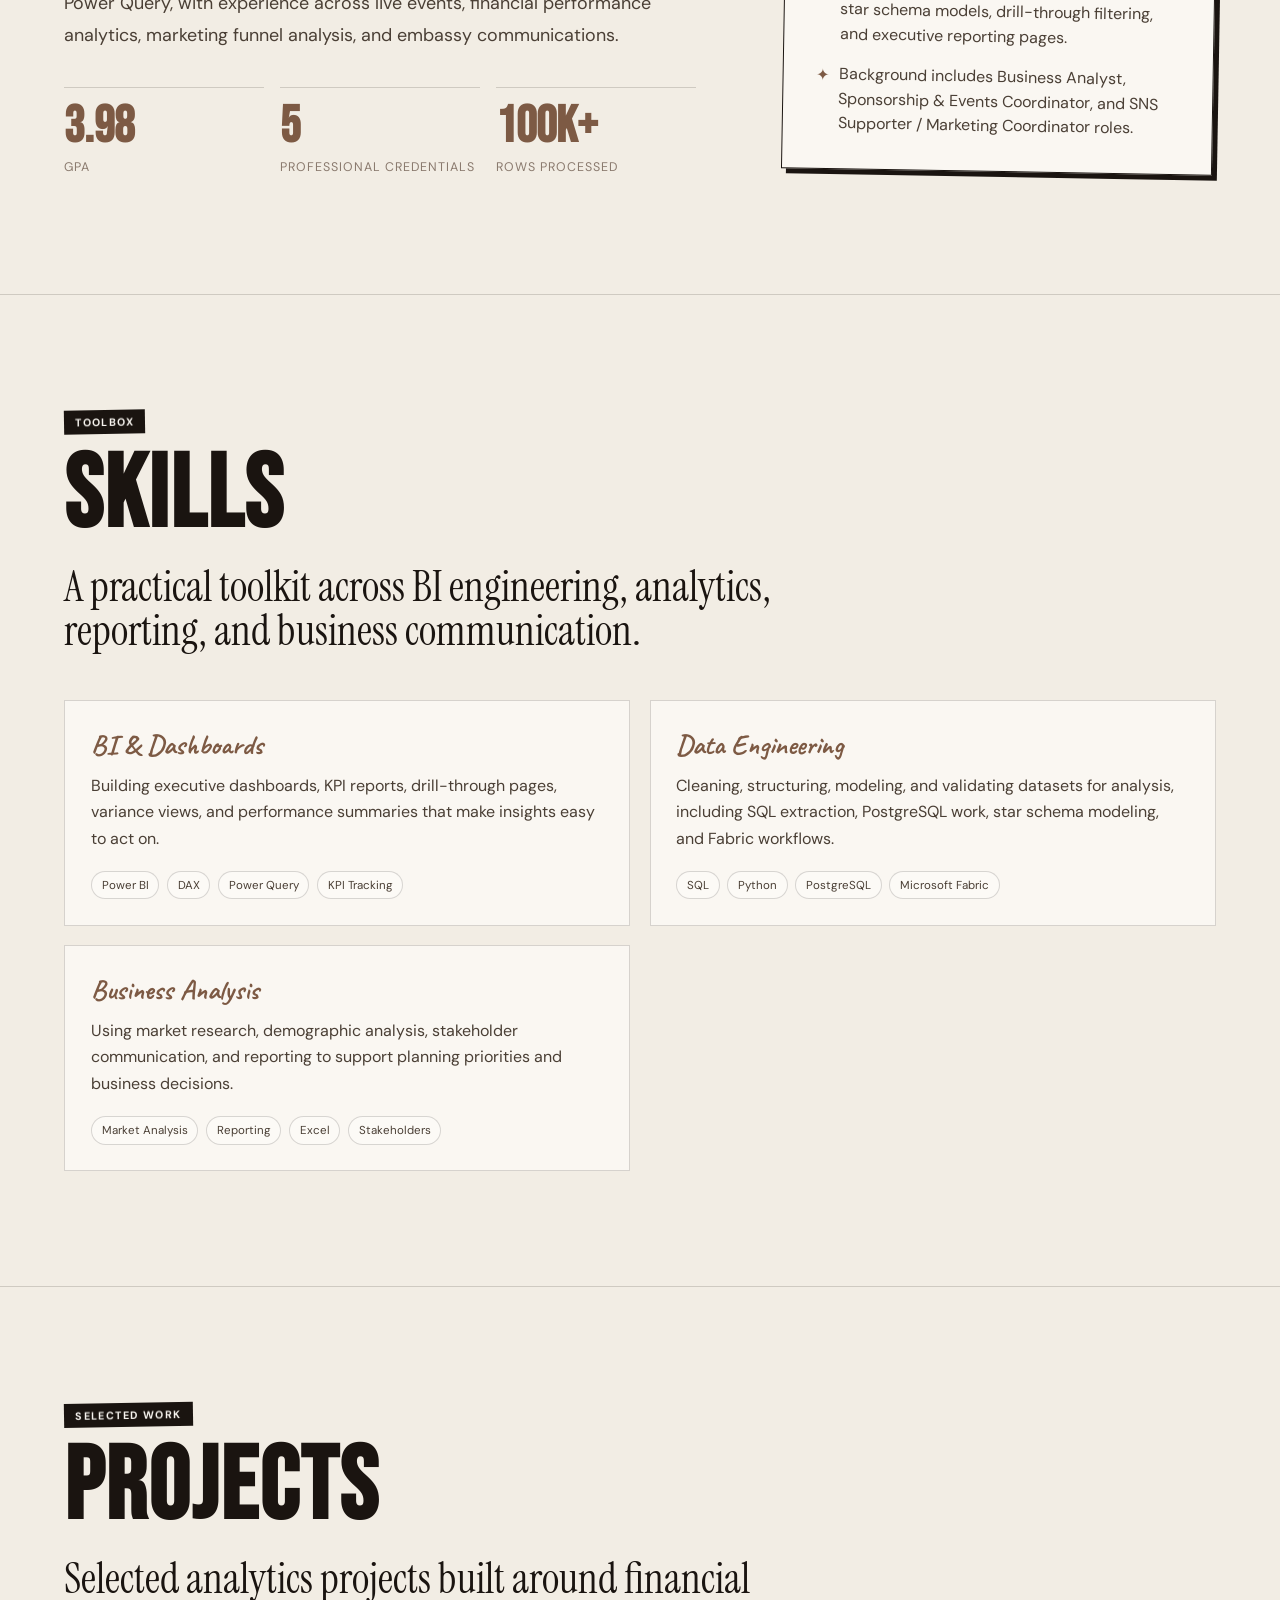
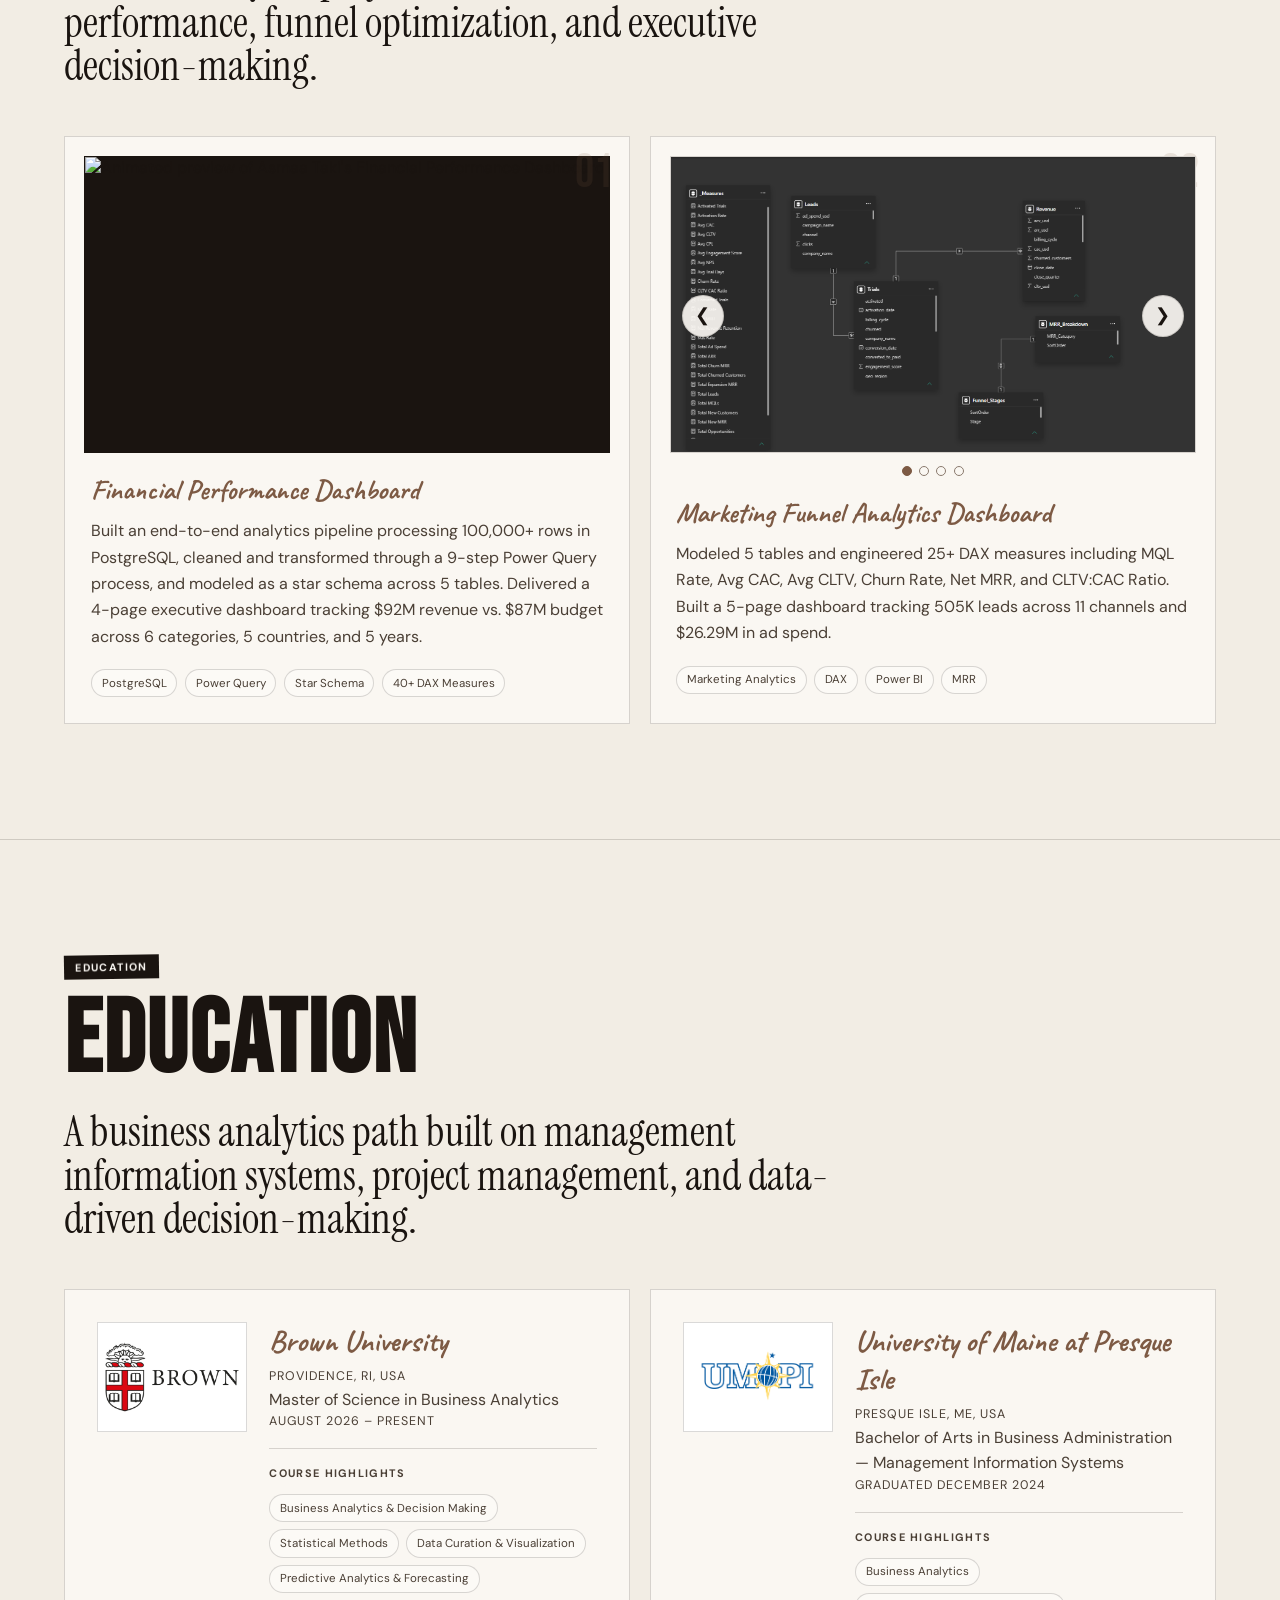
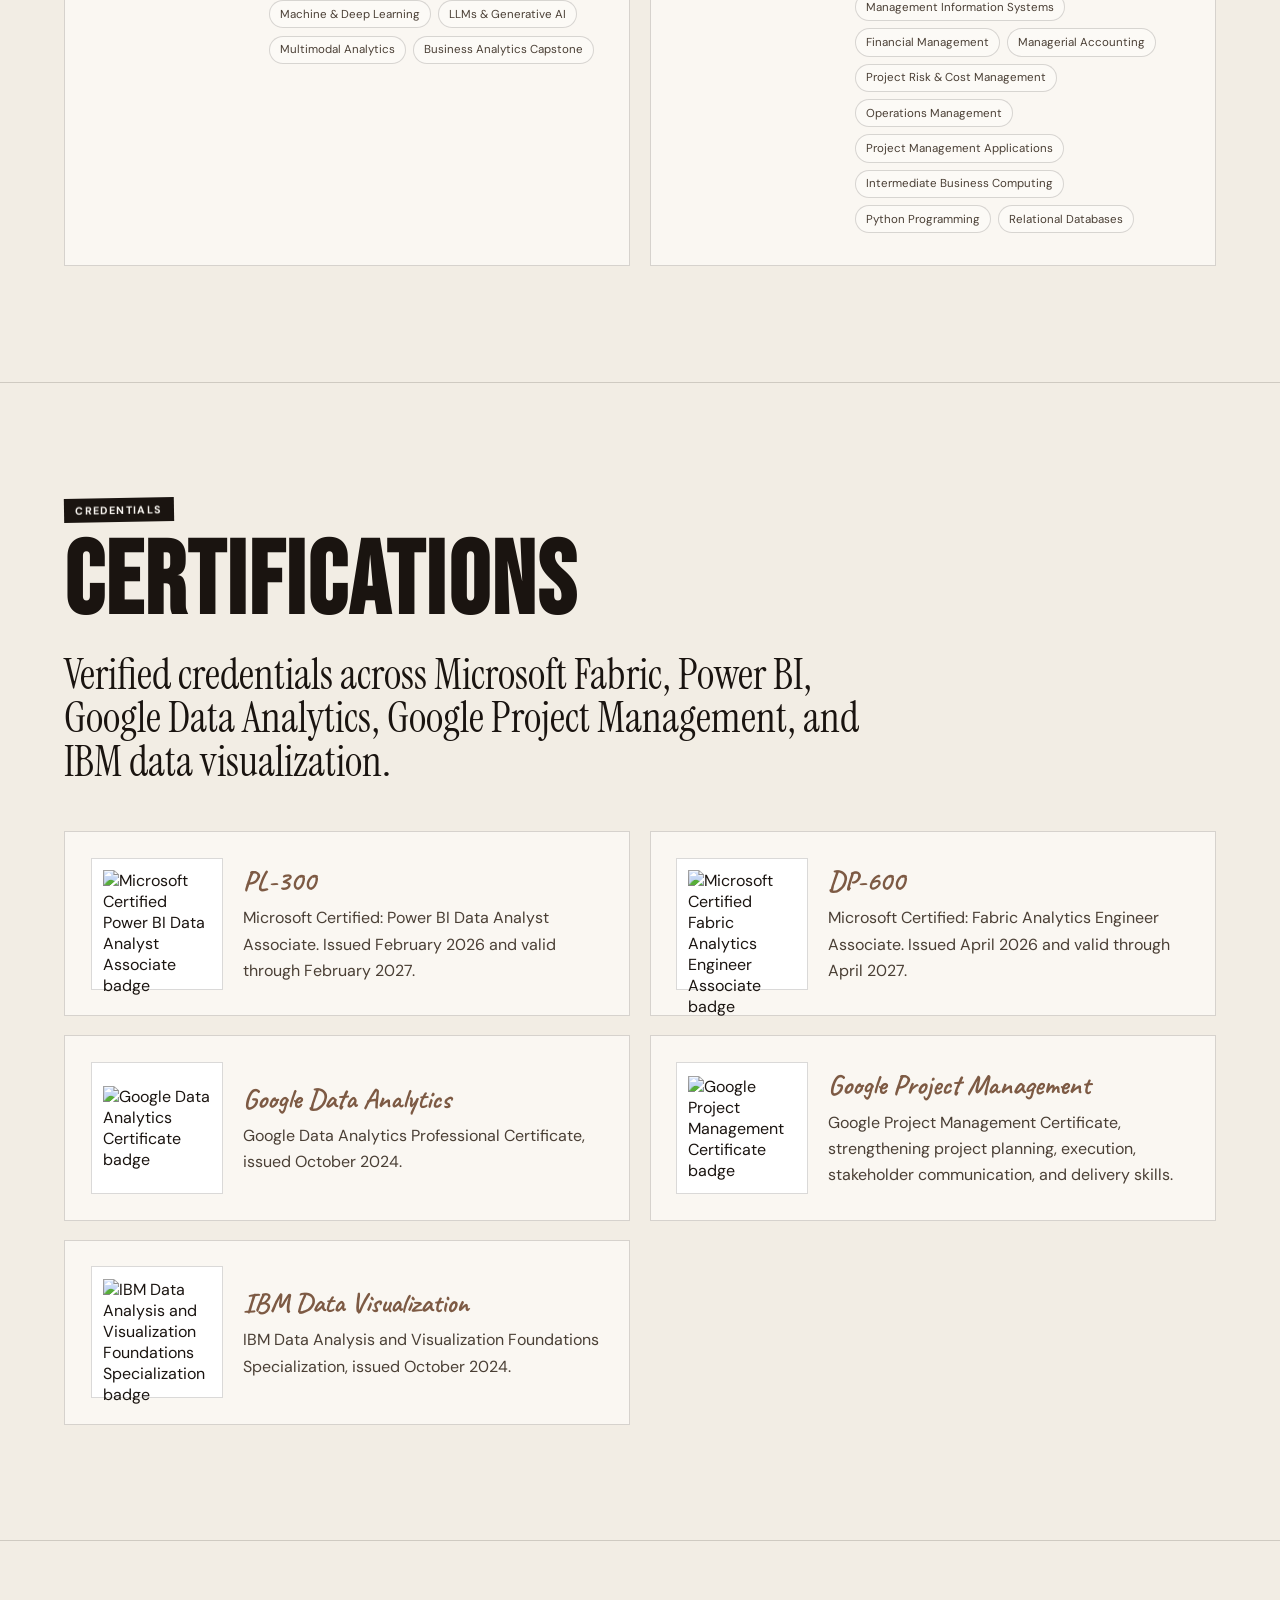
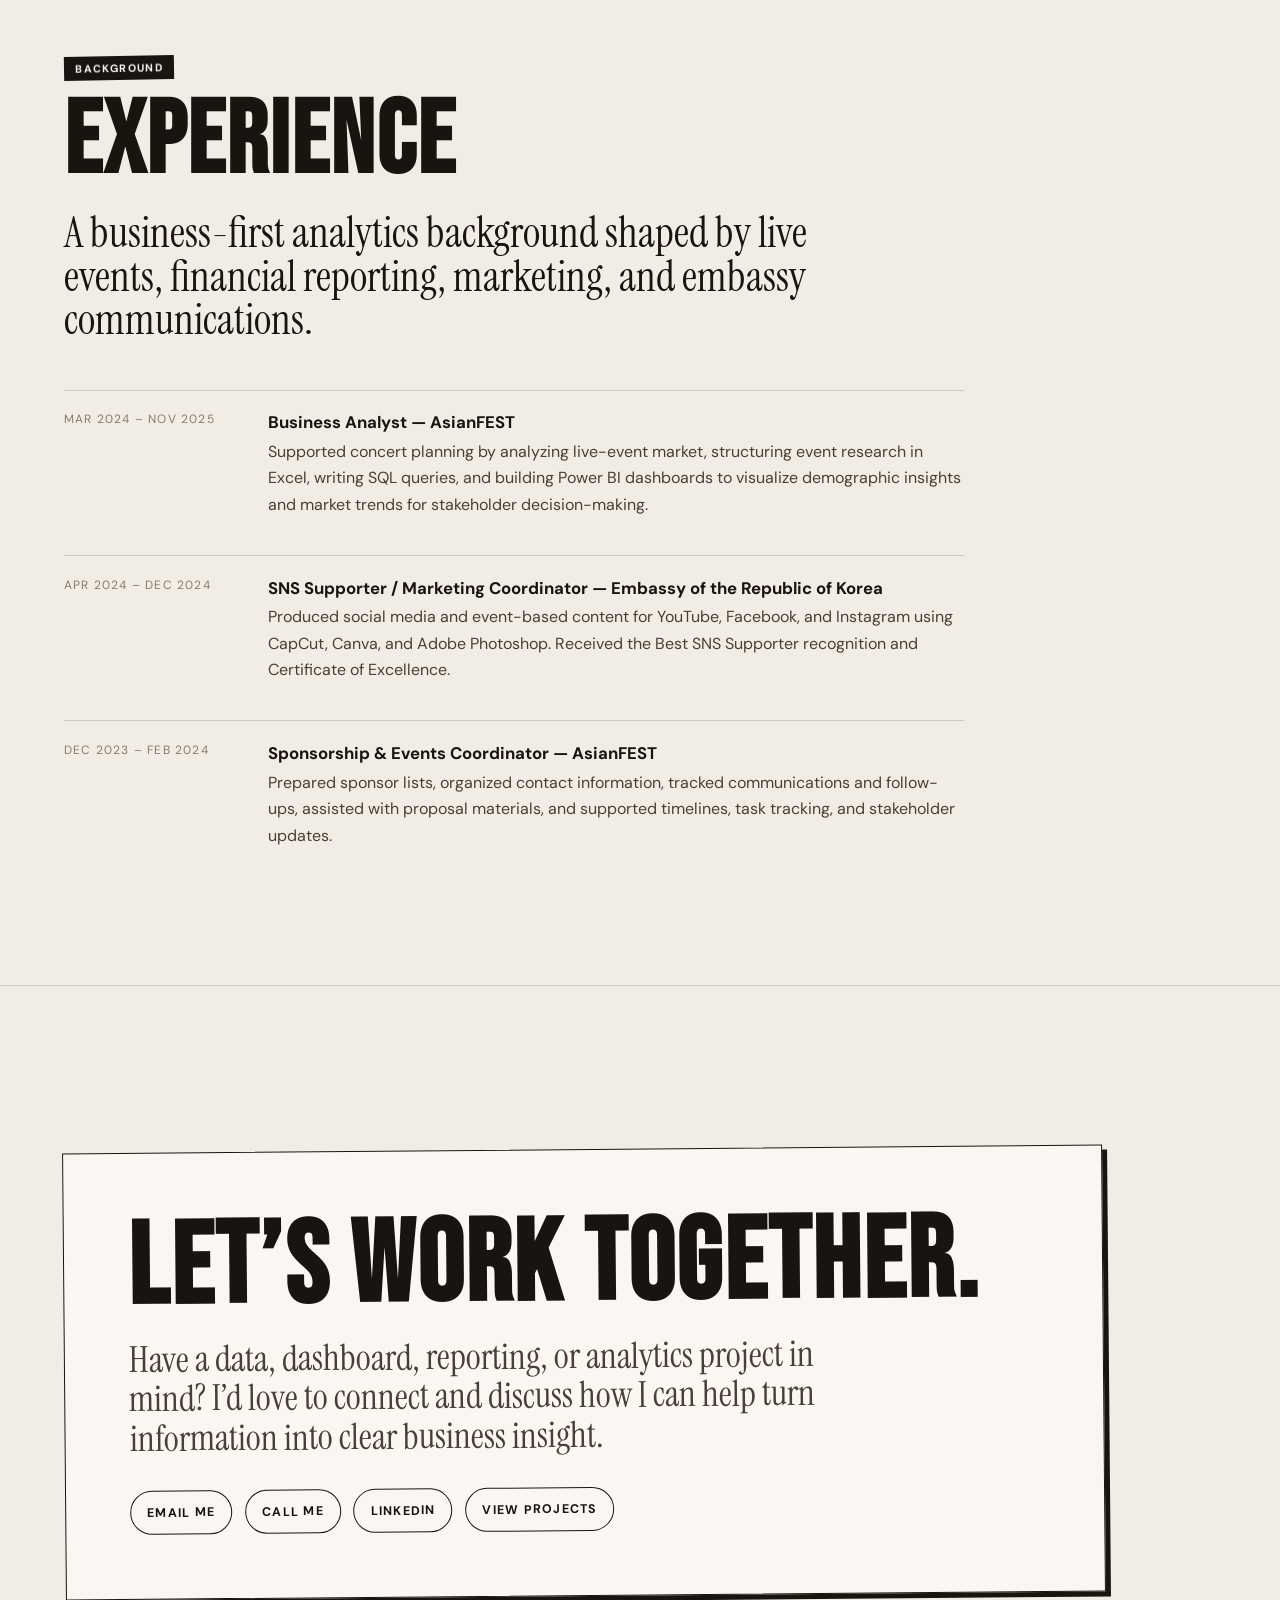
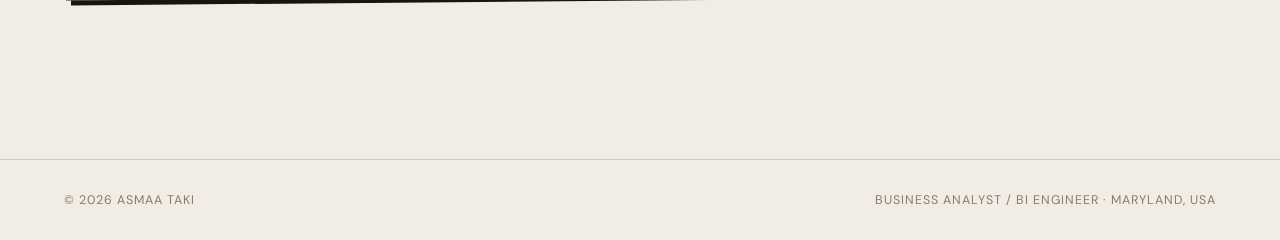
==== commit c1629746: "Add skill badges, education details, and assets Add floating skill-badge UI and expand education sec" ====
--- a/apps/asmaa-portfolio/index.html
+++ b/apps/asmaa-portfolio/index.html
@@ -52,6 +52,49 @@
       <div class="role-text">BI Analyst · Microsoft Fabric · Power BI</div>
       <div class="page-num">01 / 07</div>
 
+<div class="hero-skills" aria-label="Core technical skills">
+  <span class="skill-badge badge-powerbi">
+    <span class="skill-icon">
+      <img src="assets/Power-BI-Logo.png" alt="Power BI icon">
+    </span>
+    <span>Power BI</span>
+  </span>
+
+  <span class="skill-badge badge-python">
+    <span class="skill-icon">
+      <img src="assets/Python-logo-notext.svg.webp" alt="Python icon">
+    </span>
+    <span>Python</span>
+  </span>
+
+  <span class="skill-badge badge-sql">
+    <span class="skill-icon">
+      <img src="assets/sql_logo.svg" alt="SQL icon">
+    </span>
+    <span>SQL</span>
+  </span>
+
+  <span class="skill-badge badge-html">
+    <span class="skill-icon">
+      <img src="assets/HTML_CSS_JS.png" alt="HTML CSS JavaScript icon">
+    </span>
+    <span>HTML/CSS</span>
+  </span>
+
+  <span class="skill-badge badge-pyspark">
+    <span class="skill-icon">
+      <img src="assets/pyspark.png" alt="PySpark icon">
+    </span>
+    <span>PySpark</span>
+  </span>
+
+  <span class="skill-badge badge-fabric">
+    <span class="skill-icon">
+      <img src="assets/Fabric_logo.png" alt="Microsoft Fabric icon">
+    </span>
+    <span>Fabric</span>
+  </span>
+</div>
       <div class="big-name" aria-hidden="true">
         <span class="name-line">ASMAA</span>
       </div>
@@ -184,6 +227,7 @@
     <span class="tag">MRR</span>
   </div>
 </article>
+</div>
 </section>
 
 <section class="section" id="education">
@@ -220,18 +264,35 @@
   </div>
 </article>
 
-    <article class="education-card">
-      <div class="education-logo-wrap umpi-logo-wrap">
-        <img src="assets/logo_umpi.png" alt="University of Maine at Presque Isle logo">
-      </div>
-
-      <div class="education-copy">
-        <h3>University of Maine at Presque Isle</h3>
-        <p class="education-meta">Presque Isle, ME, USA</p>
-        <p>Bachelor of Arts in Business Administration — Management Information Systems</p>
-        <p class="education-date">Graduated December 2024</p>
-      </div>
-    </article>
+    <article class="education-card education-card-expanded">
+  <div class="education-logo-wrap umpi-logo-wrap">
+    <img src="assets/logo_umpi.png" alt="University of Maine at Presque Isle logo">
+  </div>
+
+  <div class="education-copy">
+    <h3>University of Maine at Presque Isle</h3>
+    <p class="education-meta">Presque Isle, ME, USA</p>
+    <p>Bachelor of Arts in Business Administration — Management Information Systems</p>
+    <p class="education-date">Graduated December 2024</p>
+
+    <div class="course-highlight">
+      <p class="course-label">Course Highlights</p>
+
+      <div class="course-tags">
+        <span>Business Analytics</span>
+        <span>Management Information Systems</span>
+        <span>Financial Management</span>
+        <span>Managerial Accounting</span>
+        <span>Project Risk & Cost Management</span>
+        <span>Operations Management</span>
+        <span>Project Management Applications</span>
+        <span>Intermediate Business Computing</span>
+        <span>Python Programming</span>
+        <span>Relational Databases</span>
+      </div>
+    </div>
+  </div>
+</article>
   </div>
 </section>
 
--- a/apps/asmaa-portfolio/style.css
+++ b/apps/asmaa-portfolio/style.css
@@ -151,6 +151,109 @@
   z-index: 10;
   width: 120px;
   opacity: 0.7;
+}
+
+.hero-skills {
+  position: absolute;
+  inset: 0;
+  z-index: 6;
+  pointer-events: none;
+}
+
+.skill-badge {
+  position: absolute;
+  display: inline-flex;
+  align-items: center;
+  gap: 0.48rem;
+  height: 38px;
+  max-width: 170px;
+  padding: 0.38rem 0.76rem;
+  border: 1px solid var(--line);
+  border-radius: 999px;
+  background: rgba(250, 247, 242, 0.88);
+  backdrop-filter: blur(8px);
+  color: var(--ink-mid);
+  font-size: 0.66rem;
+  font-weight: 700;
+  letter-spacing: 0.06em;
+  text-transform: uppercase;
+  white-space: nowrap;
+  box-shadow: 0 8px 22px rgba(26, 20, 16, 0.08);
+  overflow: hidden;
+  animation: floatBadge 4.5s ease-in-out infinite;
+}
+
+.skill-icon {
+  width: 22px;
+  height: 22px;
+  flex: 0 0 22px;
+  display: inline-flex;
+  align-items: center;
+  justify-content: center;
+  overflow: hidden;
+}
+
+.skill-icon img {
+  width: 100% !important;
+  height: 100% !important;
+  max-width: 100% !important;
+  max-height: 100% !important;
+  object-fit: contain !important;
+  display: block;
+  filter: none !important;
+  mix-blend-mode: normal !important;
+}
+
+.badge-powerbi {
+  top: 26%;
+  left: 34%;
+  --rot: -6deg;
+  animation-delay: 0s;
+}
+
+.badge-python {
+  top: 21%;
+  left: 43%;
+  --rot: 4deg;
+  animation-delay: 0.35s;
+}
+
+.badge-sql {
+  top: 26%;
+  left: 61%;
+  --rot: 6deg;
+  animation-delay: 0.7s;
+}
+
+.badge-html {
+  top: 39%;
+  left: 30%;
+  --rot: -5deg;
+  animation-delay: 1.05s;
+}
+
+.badge-pyspark {
+  top: 39%;
+  left: 64%;
+  --rot: 5deg;
+  animation-delay: 1.4s;
+}
+
+.badge-fabric {
+  top: 16%;
+  left: 52%;
+  --rot: -3deg;
+  animation-delay: 1.75s;
+}
+
+@keyframes floatBadge {
+  0%, 100% {
+    transform: translateY(0) rotate(var(--rot));
+  }
+
+  50% {
+    transform: translateY(-7px) rotate(var(--rot));
+  }
 }
 
 .big-name {
@@ -1086,6 +1189,10 @@
     white-space: nowrap;
     padding: 0.5rem 0.7rem;
   }
+  
+  .hero-skills {
+    display: none;
+  }
 
   .hero {
     min-height: 780px;
@@ -1104,6 +1211,16 @@
     display: none;
   }
 
+
+@keyframes floatBadge {
+  0%, 100% {
+    transform: translateY(0) rotate(var(--rot));
+  }
+  50% {
+    transform: translateY(-7px) rotate(var(--rot));
+  }
+}
+
   .big-name {
     bottom: 23%;
   }
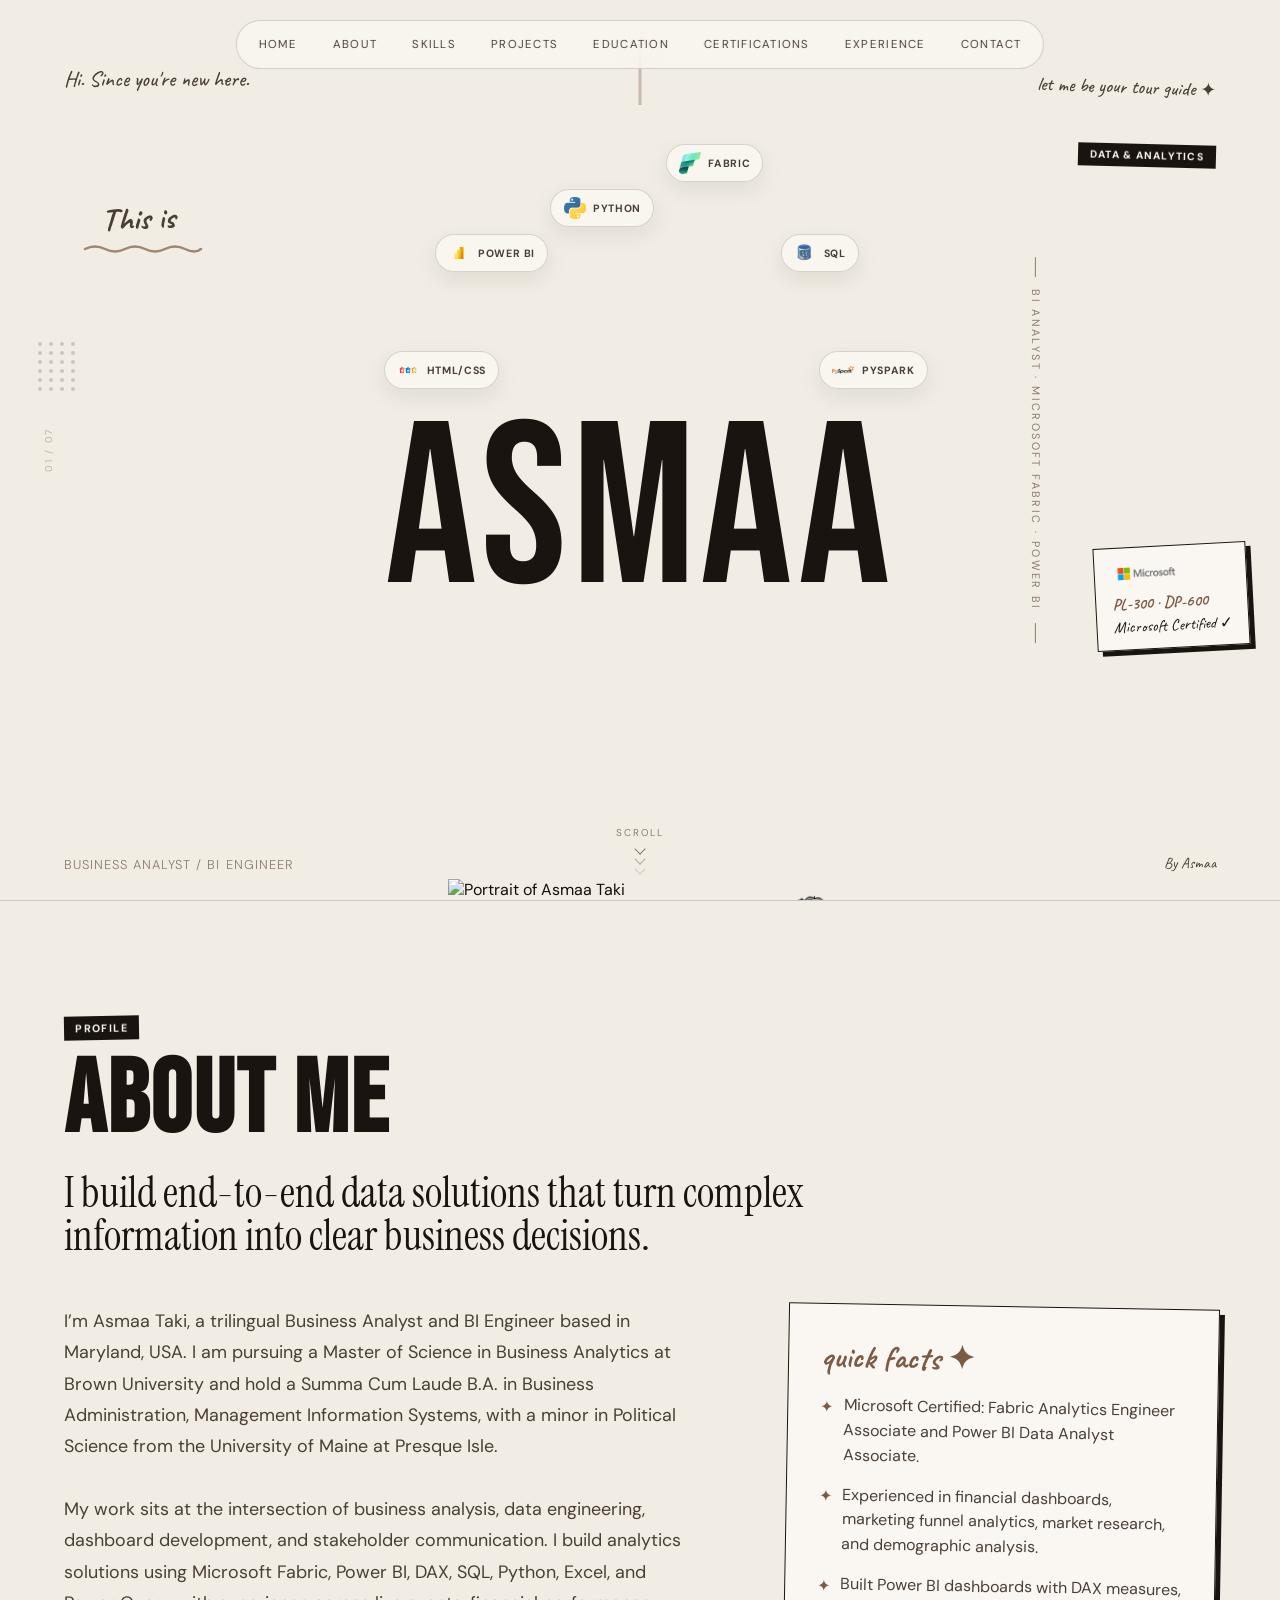
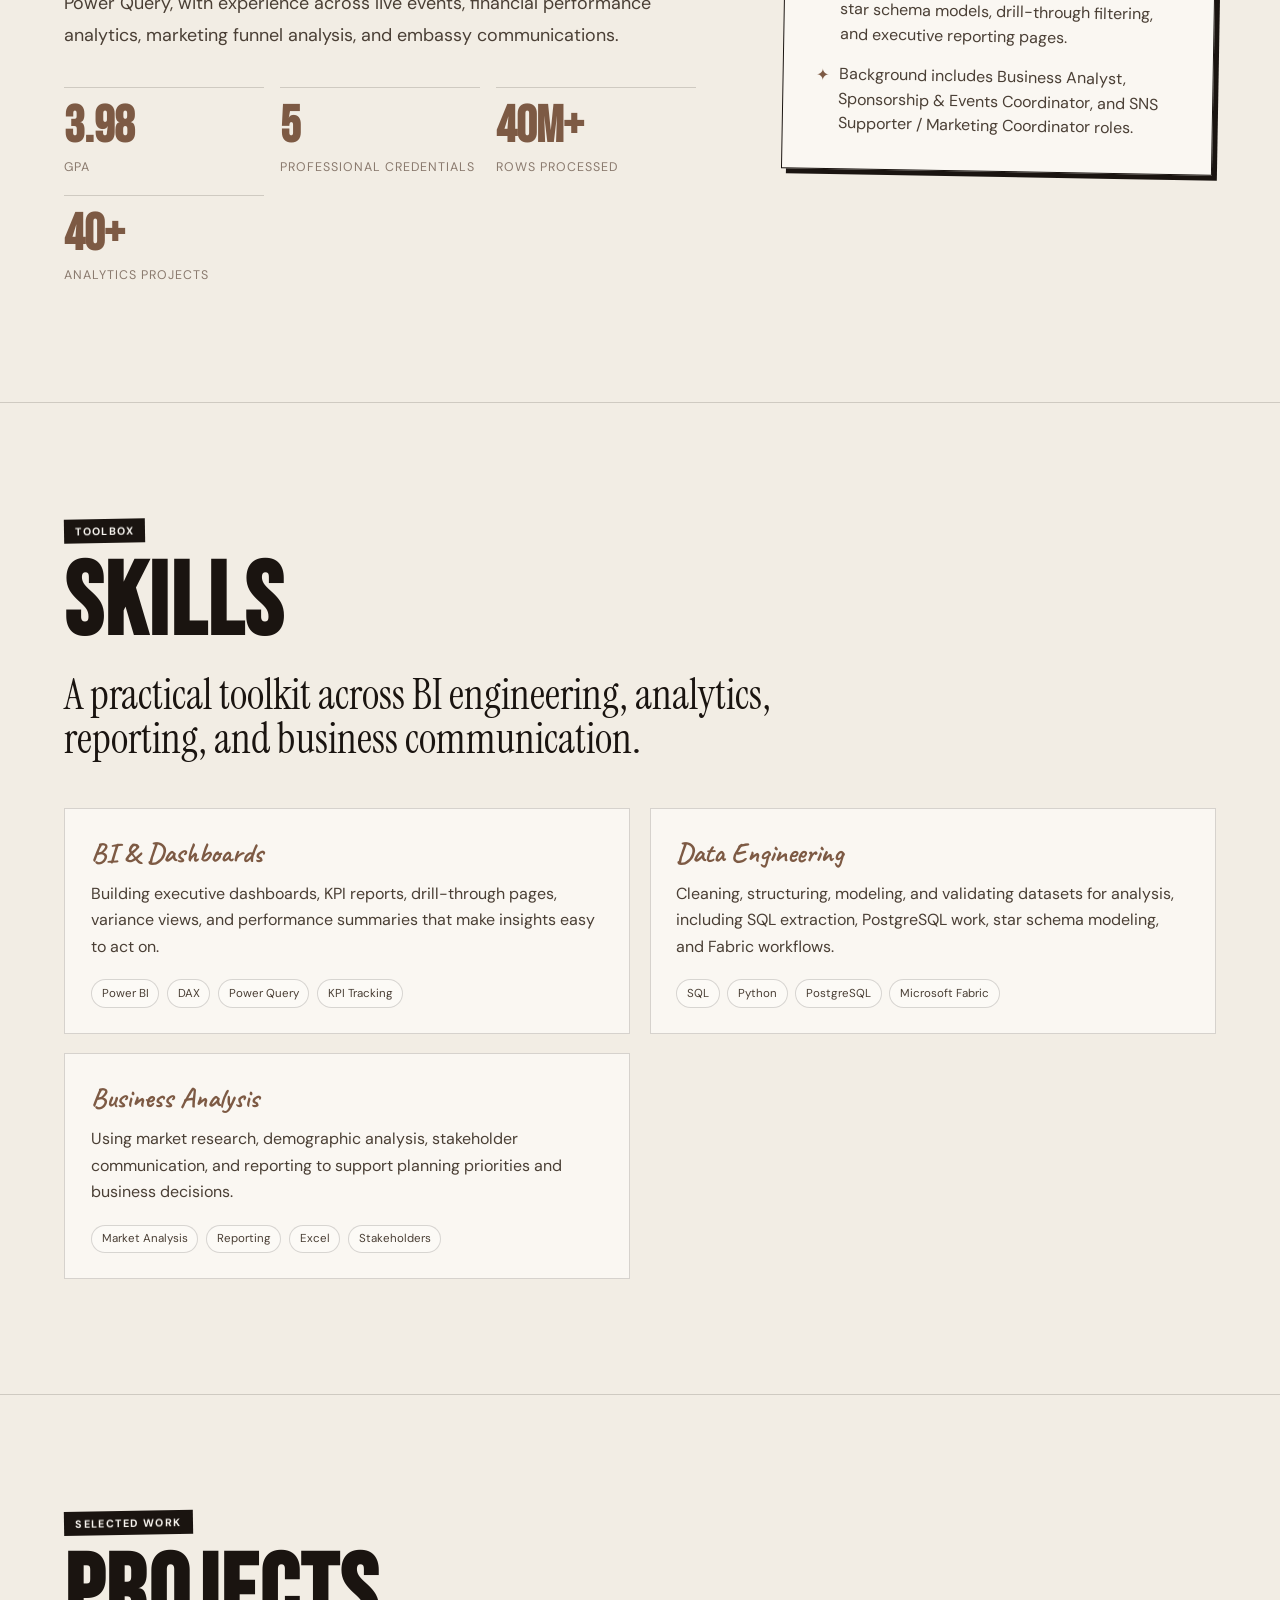
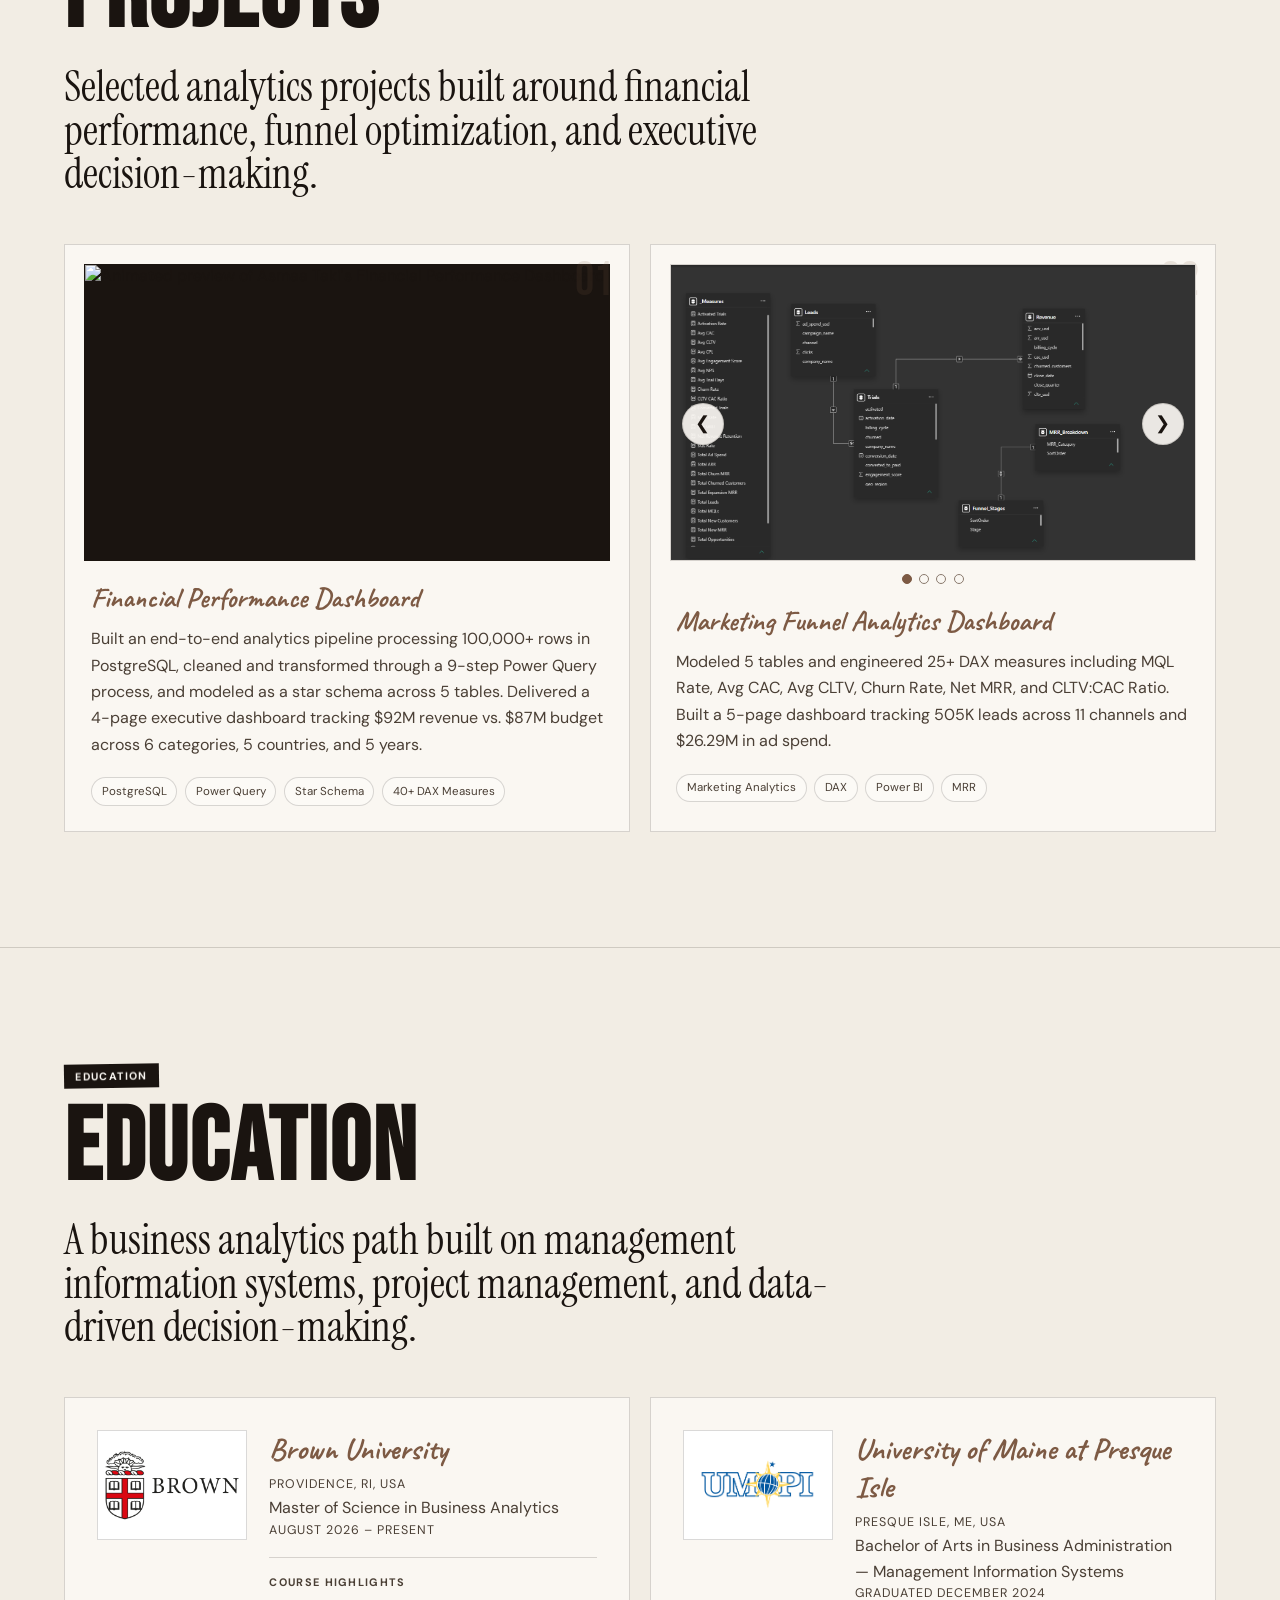
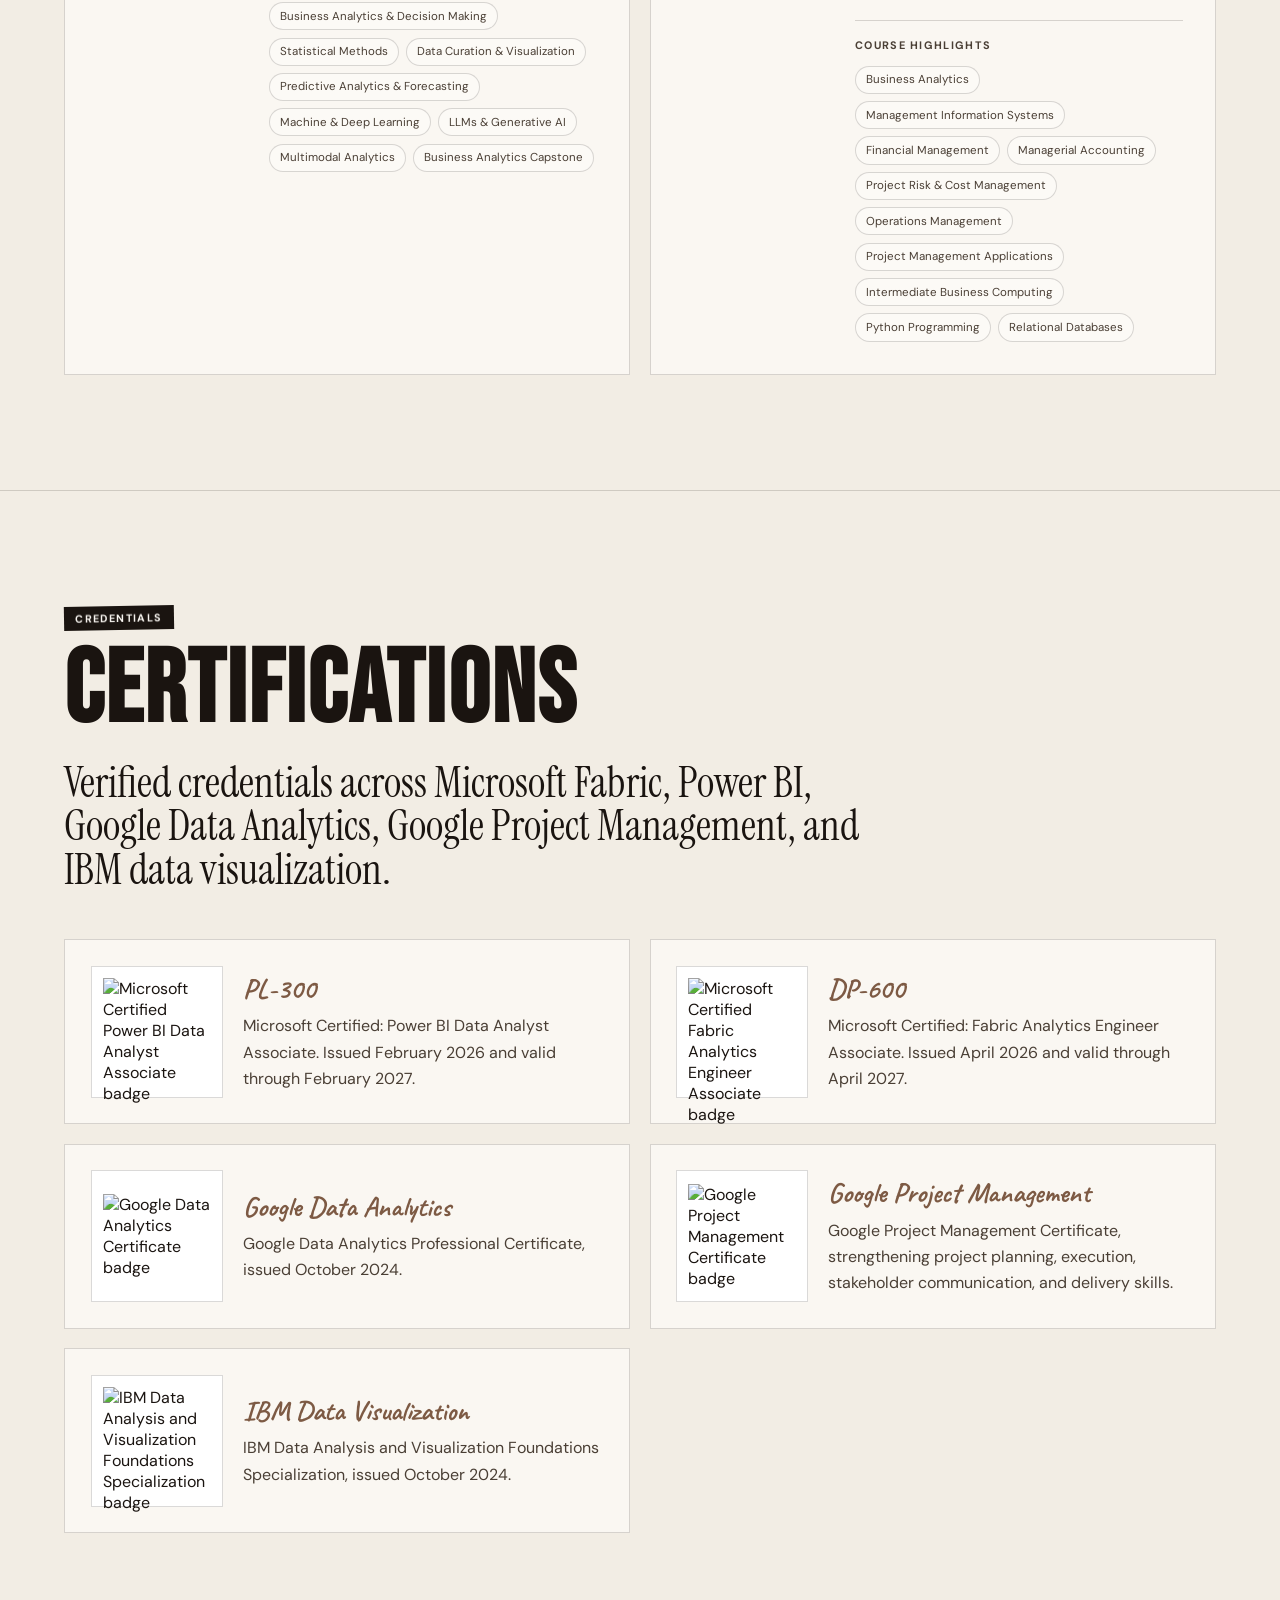
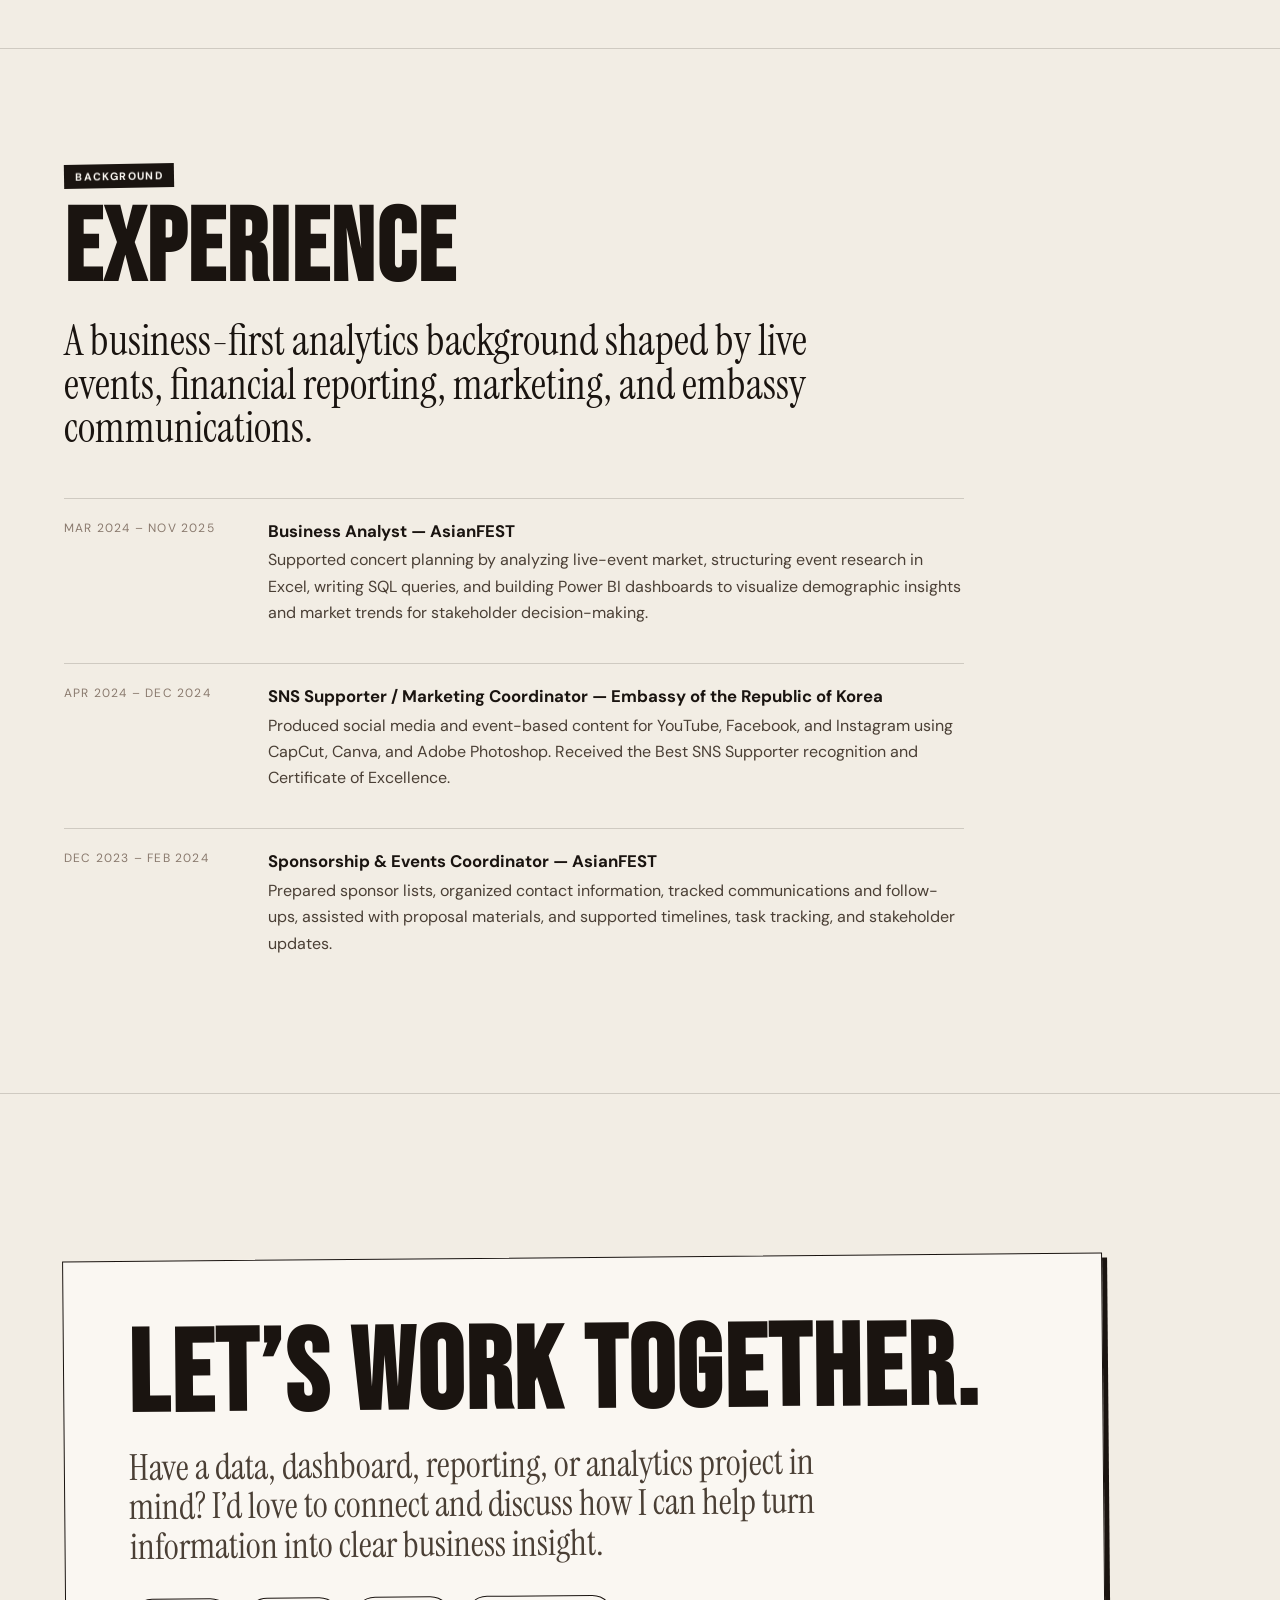
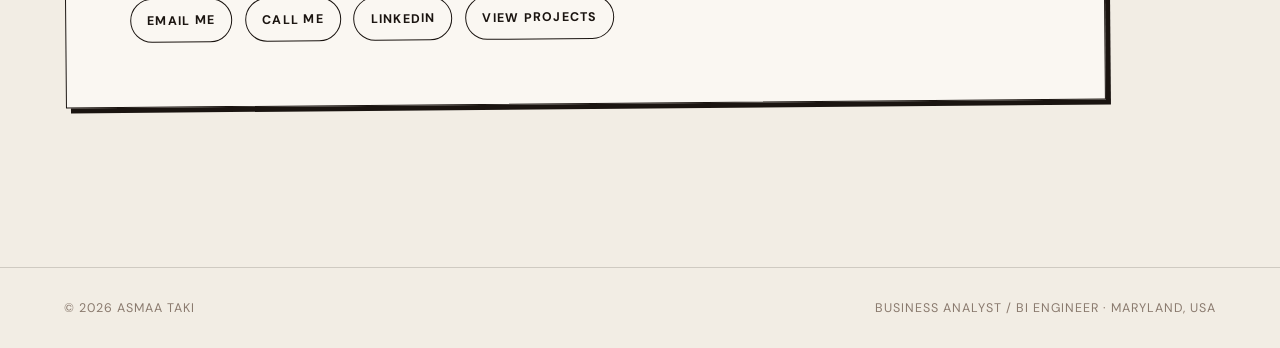
==== commit caef1263: "Update portfolio stats and add projects stat Modify apps/asmaa-portfolio/index.html to reflect updat" ====
--- a/apps/asmaa-portfolio/index.html
+++ b/apps/asmaa-portfolio/index.html
@@ -137,7 +137,8 @@
           <div class="stats-row" aria-label="Highlights">
             <div class="stat"><strong>3.98</strong><span>GPA</span></div>
             <div class="stat"><strong>5</strong><span>Professional Credentials</span></div>
-            <div class="stat"><strong>100K+</strong><span>Rows Processed</span></div>
+            <div class="stat"><strong>40M+</strong><span>Rows Processed</span></div>
+            <div class="stat"><strong>40+</strong><span>Analytics Projects</span></div>
           </div>
         </div>
 
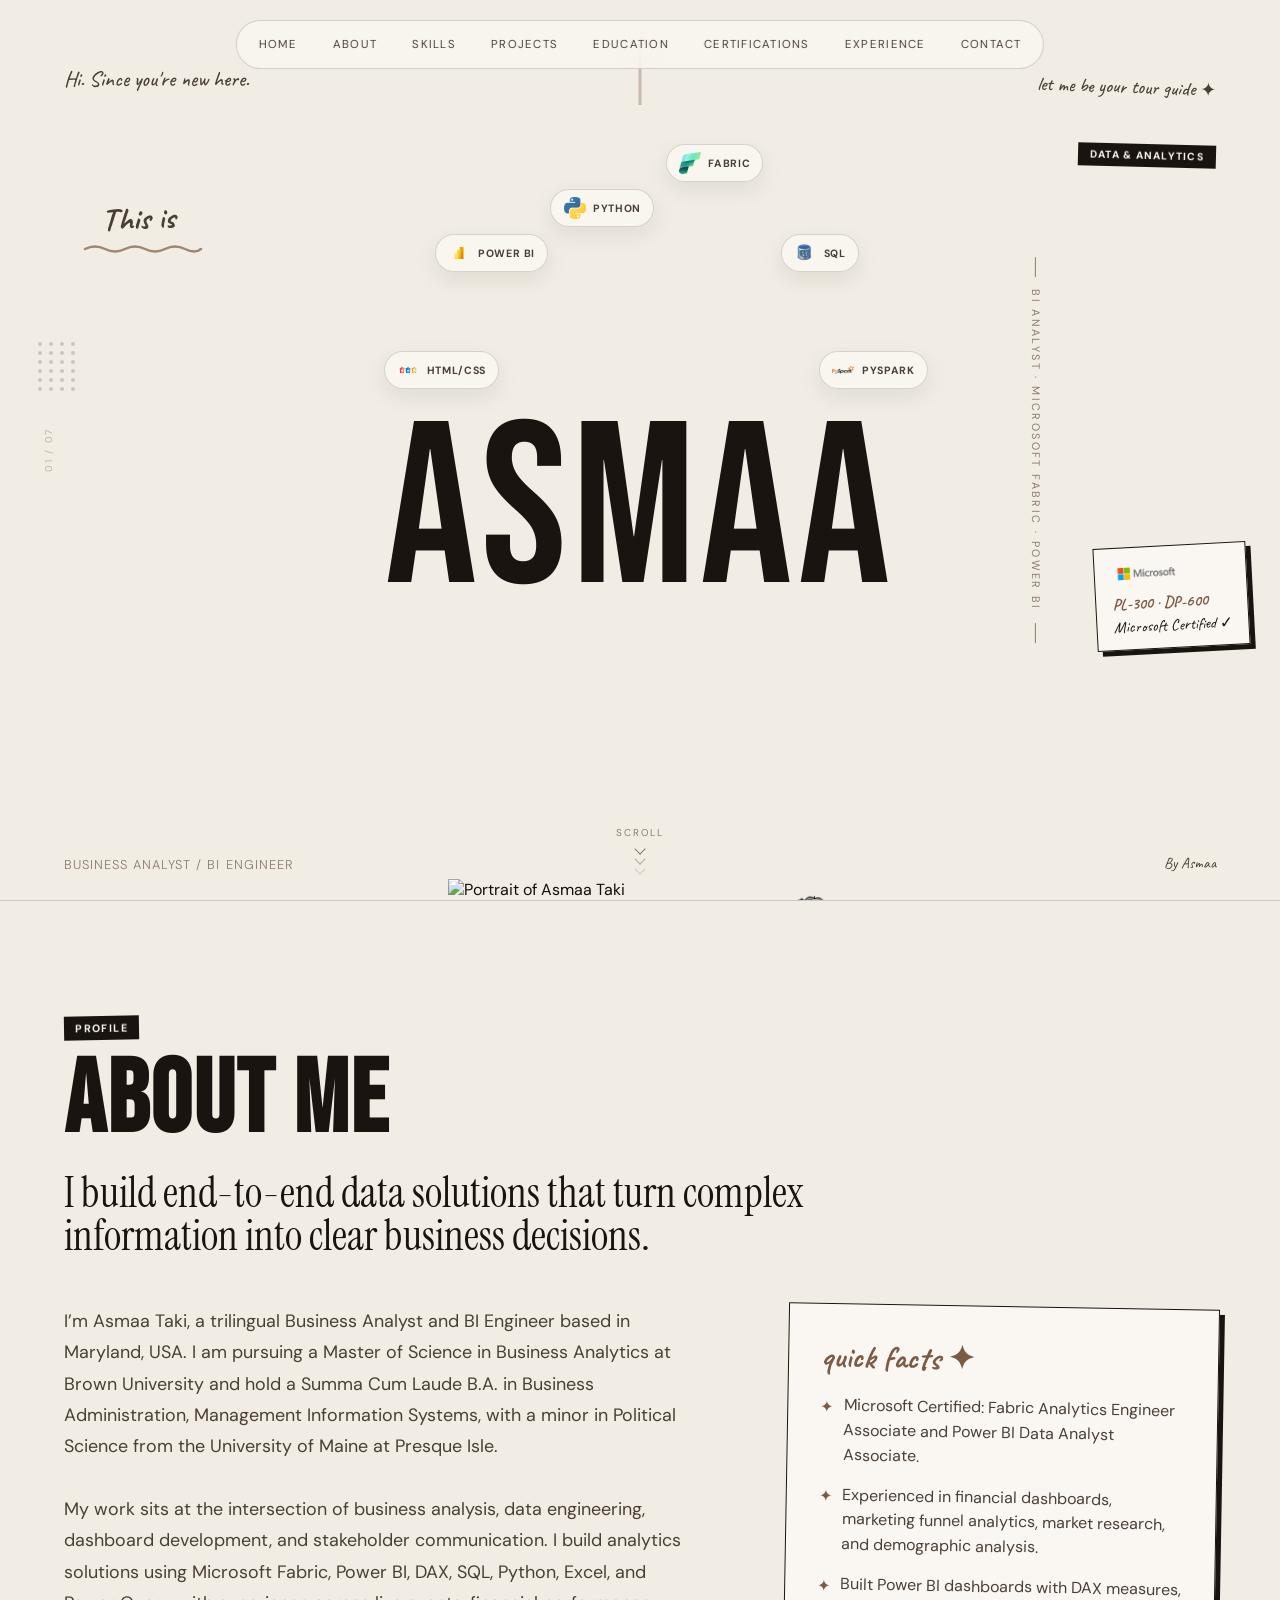
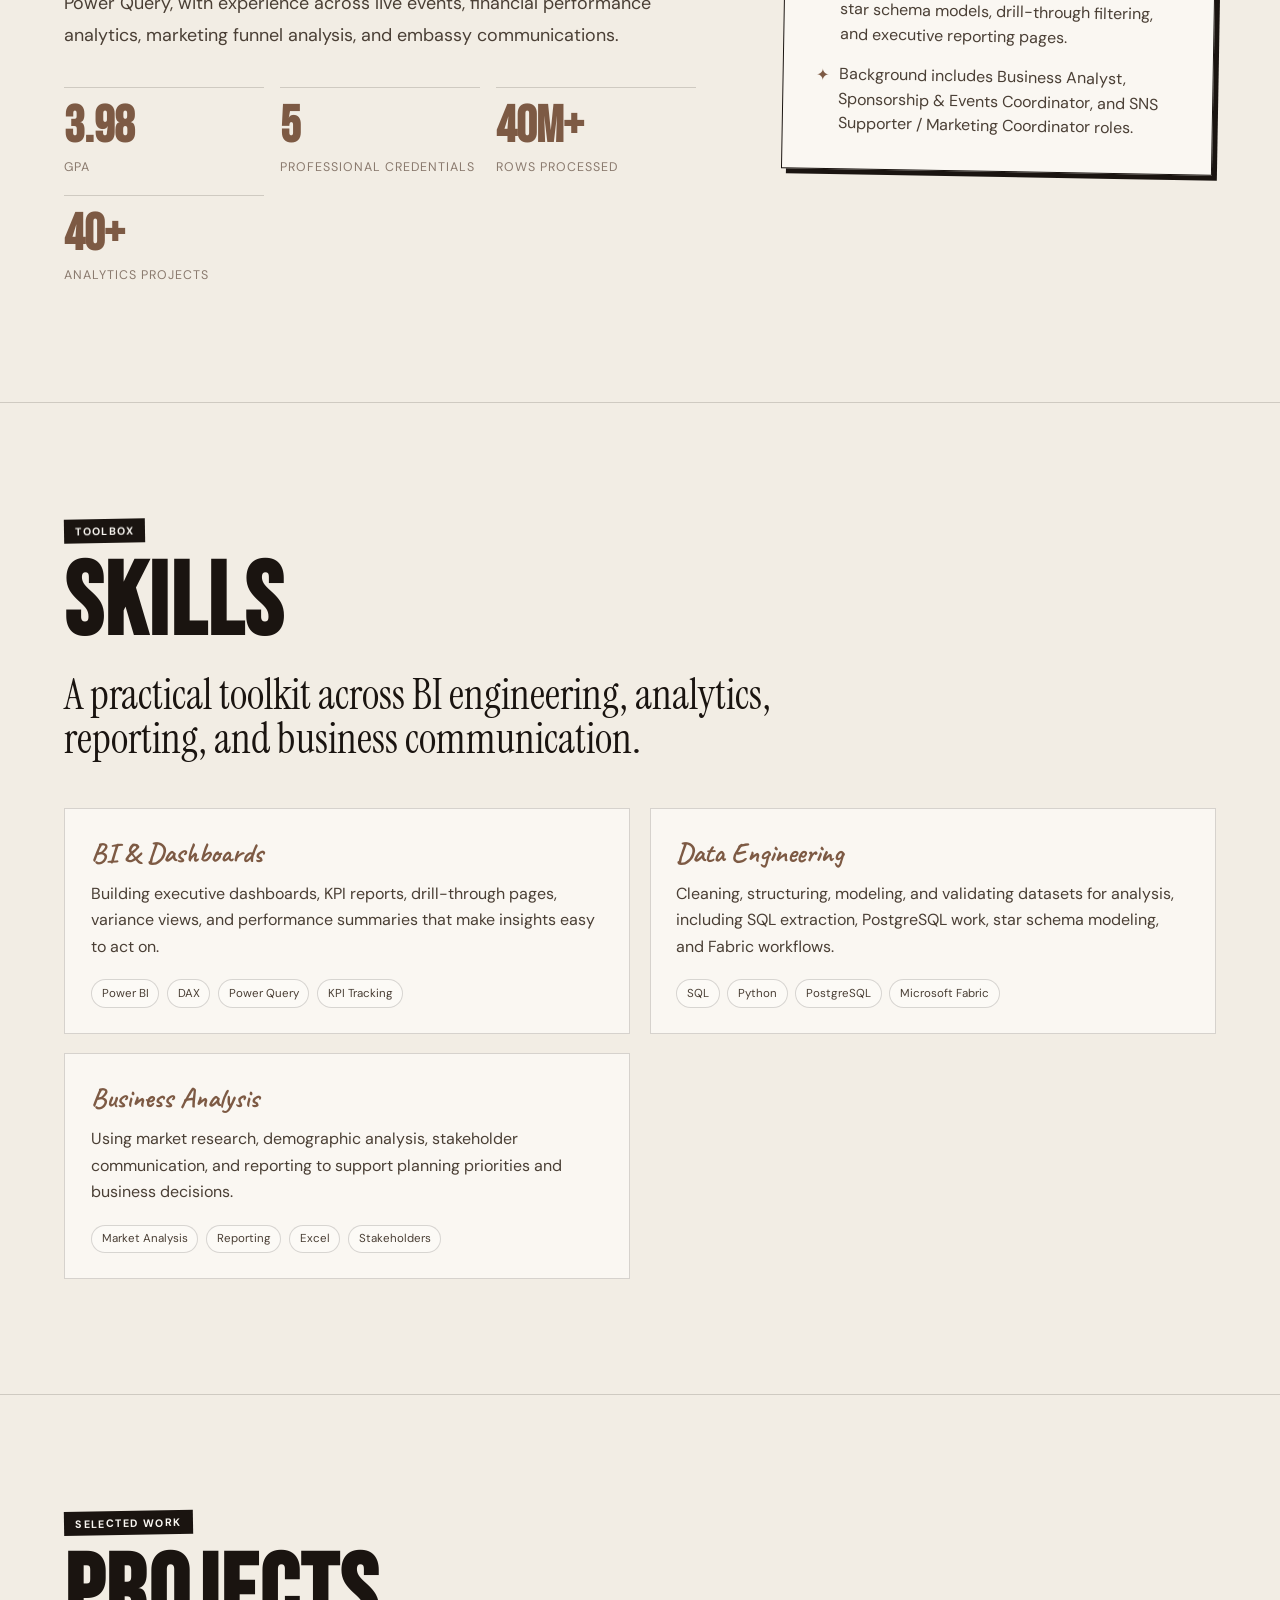
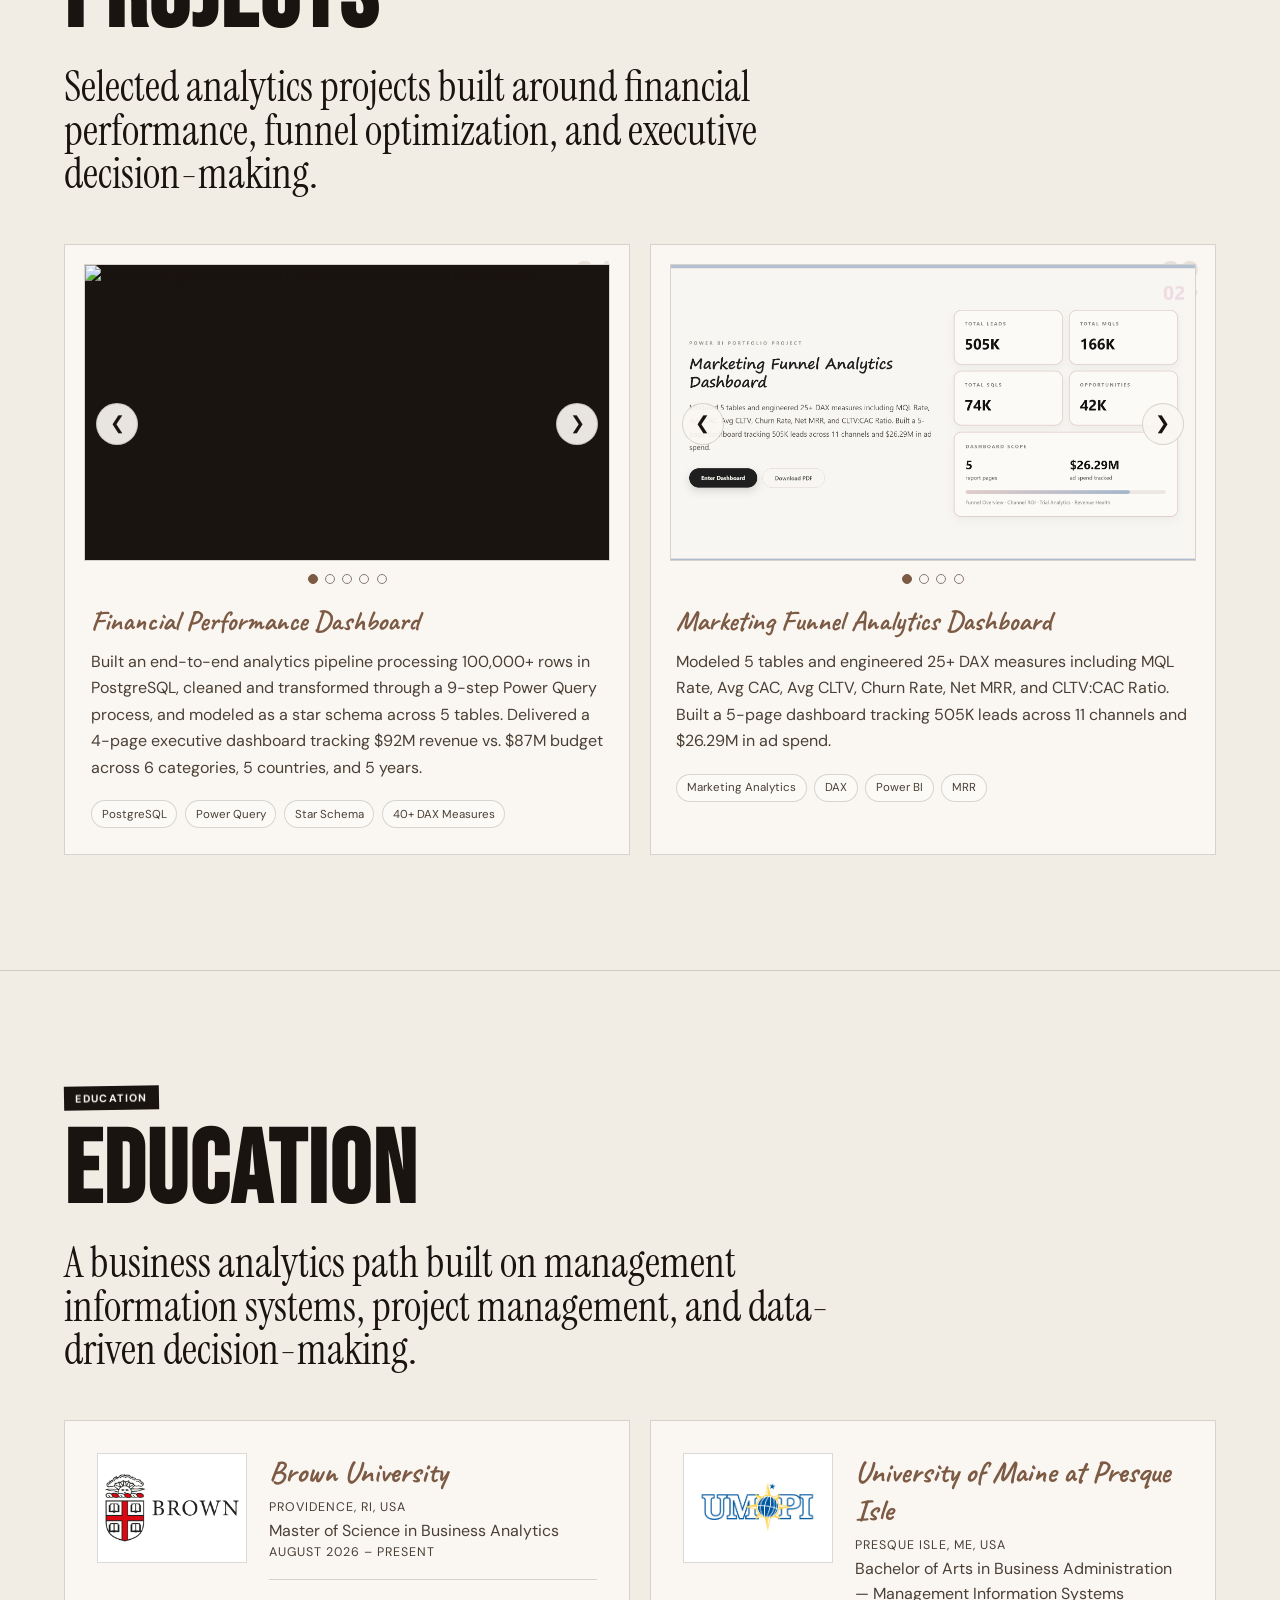
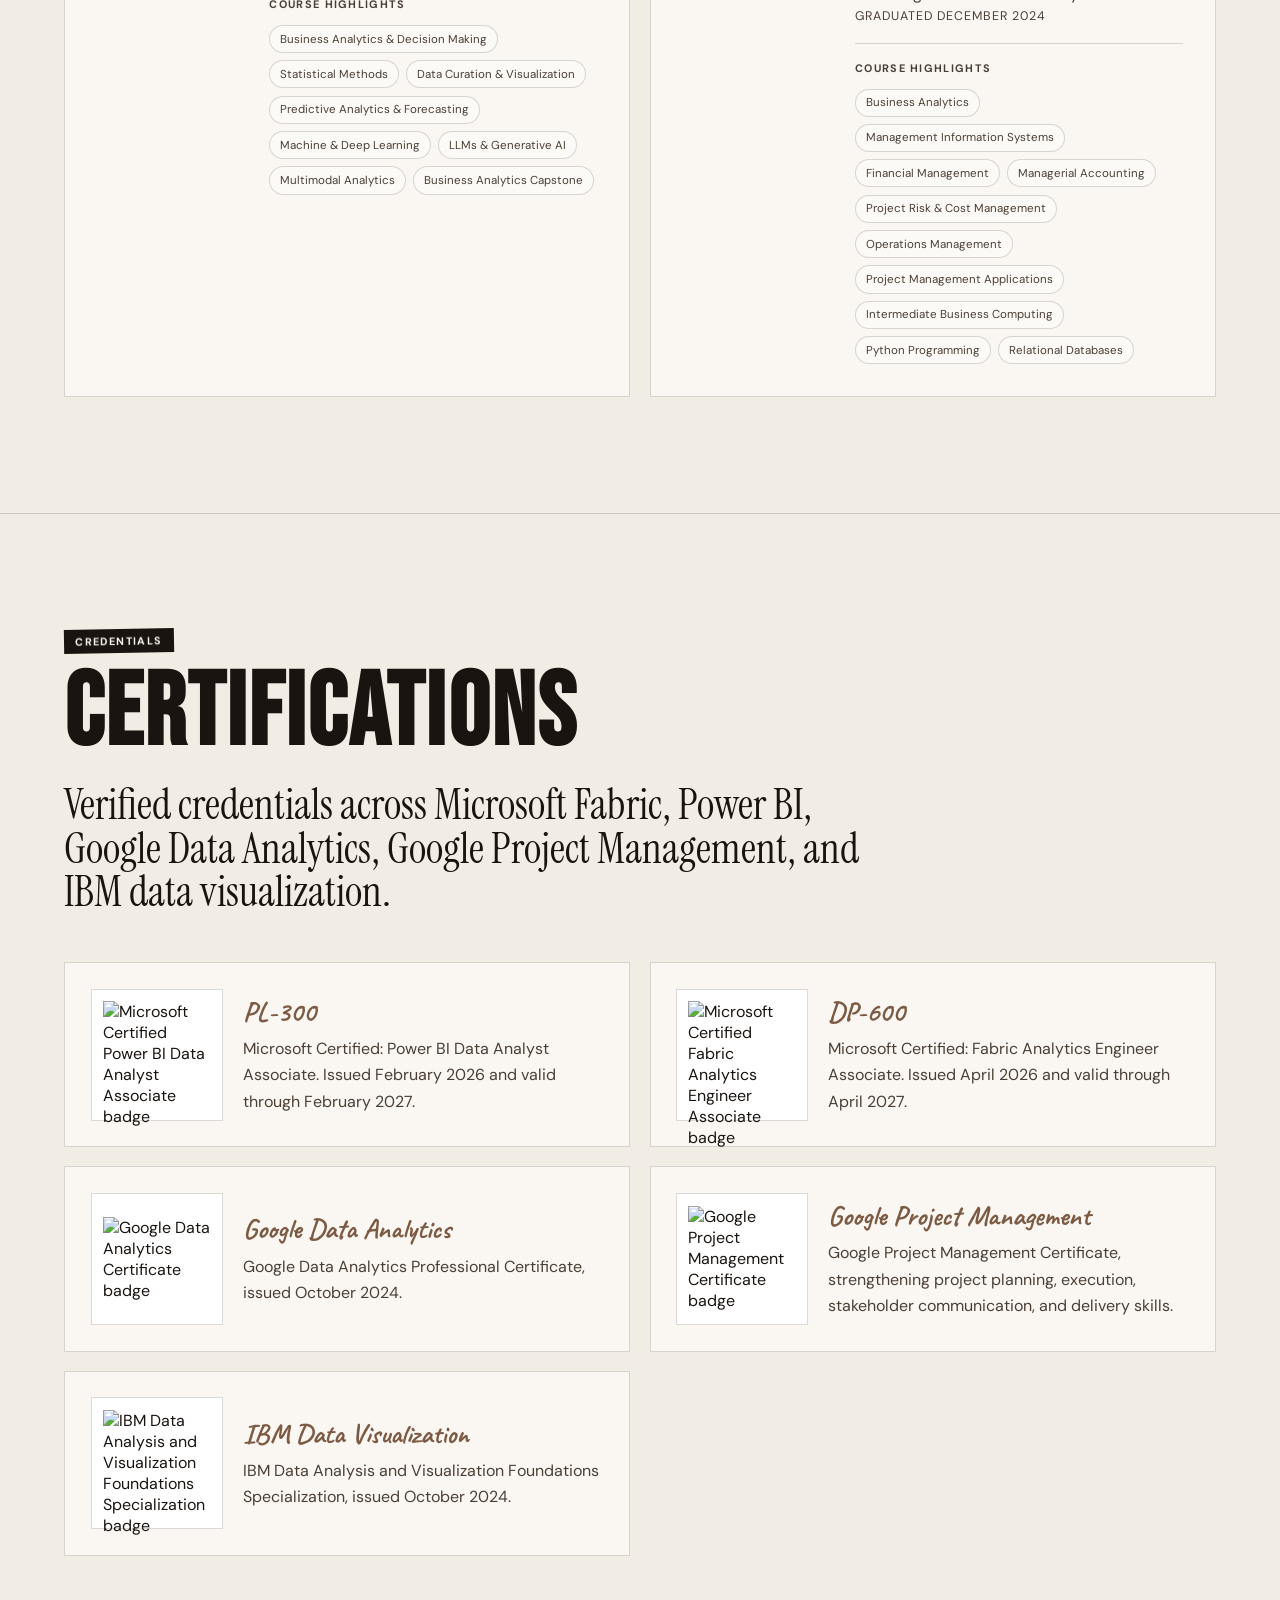
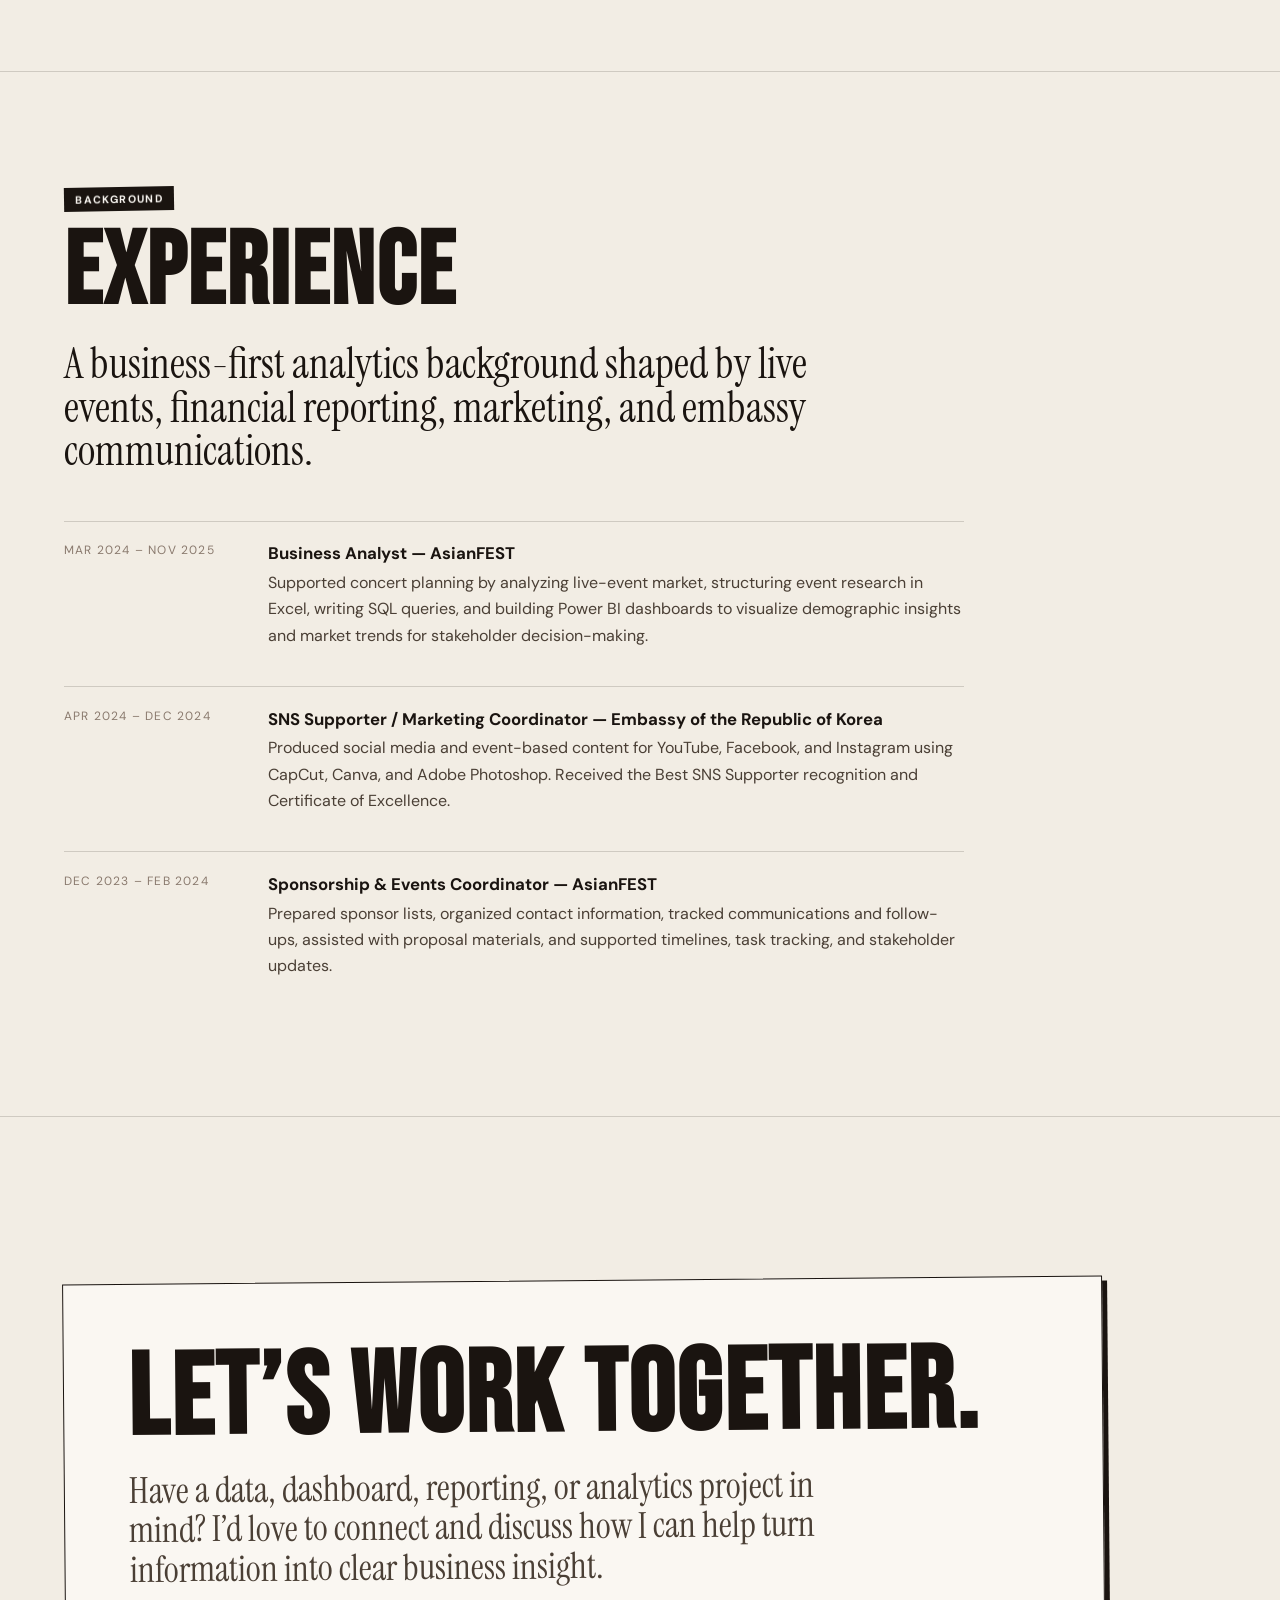
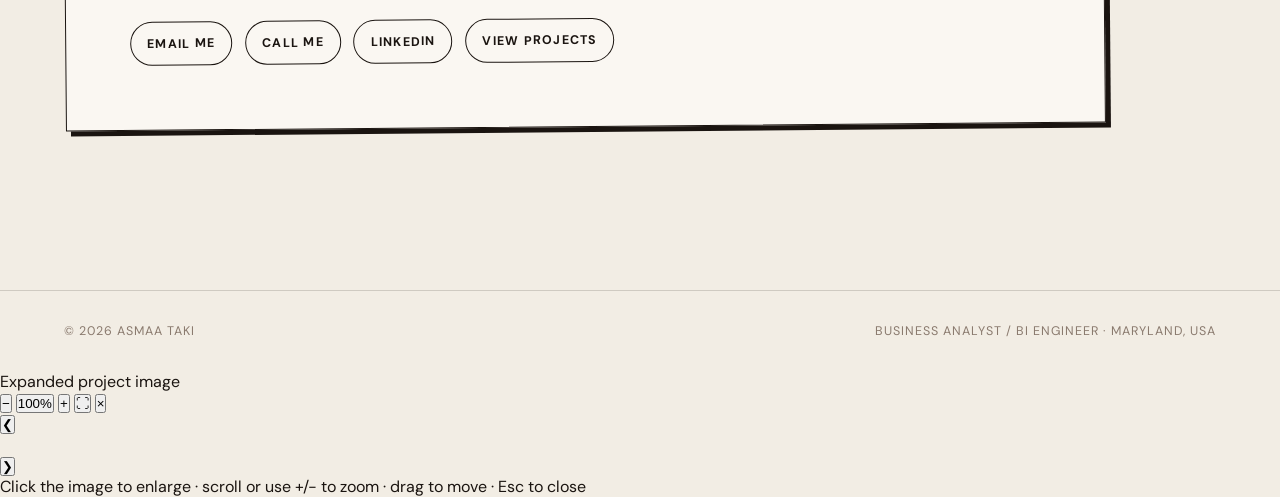
==== commit ffe04cb9: "Implement cache-busting with timestamp versioning Update caching strategy to prevent stale HTML from" ====
--- a/apps/asmaa-portfolio/index.html
+++ b/apps/asmaa-portfolio/index.html
@@ -9,7 +9,7 @@
 <link rel="preconnect" href="https://fonts.gstatic.com" crossorigin>
 <link href="https://fonts.googleapis.com/css2?family=Instrument+Serif:ital@0;1&family=Caveat:wght@500;700&family=Bebas+Neue&family=DM+Sans:wght@300;400;500;600;700&display=swap" rel="stylesheet">
 
-<link rel="stylesheet" href="style.css">
+<link rel="stylesheet" href="style.css?v=20260711185121">
 </head>
 <body>
   <nav class="nav" aria-label="Primary navigation">
@@ -187,9 +187,30 @@
 
       <div class="projects-grid">
         <article class="project-card" data-number="01">
-          <div class="project-media">
-            <img src="assets/FINANCIAL_DASHBOARD.gif" alt="Animated preview of Asmaa Taki's Financial Performance Dashboard">
-          </div>
+          <div class="project-slider" id="financial-slider">
+            <button class="slider-btn prev" type="button" aria-label="Previous financial dashboard image">&#10094;</button>
+
+            <div class="slider-window">
+              <div class="slider-track">
+                <img class="slide" src="assets/FINANCIAL_DASHBOARD.gif" alt="Animated preview of the Financial Performance Dashboard">
+                <img class="slide" src="assets/financial_welcome.jpg" alt="Financial dashboard welcome and navigation page" loading="lazy">
+                <img class="slide" src="assets/financial_executive_overview.jpg" alt="Financial dashboard executive overview page" loading="lazy">
+                <img class="slide" src="assets/financial_operational_performance.jpg" alt="Financial dashboard operational performance page" loading="lazy">
+                <img class="slide" src="assets/financial_model.png" alt="Power BI star schema and financial data model" loading="lazy">
+              </div>
+            </div>
+
+            <button class="slider-btn next" type="button" aria-label="Next financial dashboard image">&#10095;</button>
+
+            <div class="slider-dots">
+              <button class="dot active" type="button" aria-label="Go to financial slide 1"></button>
+              <button class="dot" type="button" aria-label="Go to financial slide 2"></button>
+              <button class="dot" type="button" aria-label="Go to financial slide 3"></button>
+              <button class="dot" type="button" aria-label="Go to financial slide 4"></button>
+              <button class="dot" type="button" aria-label="Go to financial slide 5"></button>
+            </div>
+          </div>
+
           <h3>Financial Performance Dashboard</h3>
           <p>Built an end-to-end analytics pipeline processing 100,000+ rows in PostgreSQL, cleaned and transformed through a 9-step Power Query process, and modeled as a star schema across 5 tables. Delivered a 4-page executive dashboard tracking $92M revenue vs. $87M budget across 6 categories, 5 countries, and 5 years.</p>
           <div class="tags"><span class="tag">PostgreSQL</span><span class="tag">Power Query</span><span class="tag">Star Schema</span><span class="tag">40+ DAX Measures</span></div>
@@ -201,10 +222,10 @@
 
   <div class="slider-window">
     <div class="slider-track">
+      <img class="slide" src="assets/funnel_landing.png" alt="Marketing Funnel Analytics dashboard landing page">
+      <img class="slide" src="assets/funnel_dashboard.png" alt="Marketing Funnel Analytics dashboard report page">
       <img class="slide" src="assets/funnel_model.png" alt="Marketing Funnel Analytics Power BI data model">
       <img class="slide" src="assets/funnel_code.png" alt="Marketing Funnel Analytics custom HTML landing page code">
-      <img class="slide" src="assets/funnel_landing.png" alt="Marketing Funnel Analytics dashboard landing page">
-      <img class="slide" src="assets/funnel_dashboard.png" alt="Marketing Funnel Analytics dashboard report page">
     </div>
   </div>
 
@@ -406,6 +427,42 @@
     <span>Business Analyst / BI Engineer · Maryland, USA</span>
   </footer>
 
+<div class="image-lightbox" id="image-lightbox" aria-hidden="true">
+    <div class="lightbox-backdrop" data-lightbox-close></div>
+
+    <section
+      class="lightbox-panel"
+      id="lightbox-panel"
+      role="dialog"
+      aria-modal="true"
+      aria-labelledby="lightbox-caption"
+    >
+      <header class="lightbox-toolbar">
+        <p class="lightbox-caption" id="lightbox-caption">Expanded project image</p>
+
+        <div class="lightbox-actions" aria-label="Image controls">
+          <button class="lightbox-tool" id="lightbox-zoom-out" type="button" aria-label="Zoom out">−</button>
+          <button class="lightbox-tool lightbox-zoom-level" id="lightbox-zoom-level" type="button" aria-label="Reset zoom">100%</button>
+          <button class="lightbox-tool" id="lightbox-zoom-in" type="button" aria-label="Zoom in">+</button>
+          <button class="lightbox-tool" id="lightbox-fullscreen" type="button" aria-label="Enter full screen">⛶</button>
+          <button class="lightbox-tool lightbox-close" id="lightbox-close" type="button" aria-label="Close expanded image">×</button>
+        </div>
+      </header>
+
+      <div class="lightbox-content">
+        <button class="lightbox-nav lightbox-prev" id="lightbox-prev" type="button" aria-label="Previous image">&#10094;</button>
+
+        <div class="lightbox-stage" id="lightbox-stage">
+          <img id="lightbox-image" src="" alt="" draggable="false">
+        </div>
+
+        <button class="lightbox-nav lightbox-next" id="lightbox-next" type="button" aria-label="Next image">&#10095;</button>
+      </div>
+
+      <p class="lightbox-help">Click the image to enlarge · scroll or use +/− to zoom · drag to move · Esc to close</p>
+    </section>
+  </div>
+
 <script>
   document.getElementById('year').textContent = new Date().getFullYear();
 
@@ -423,14 +480,14 @@
       portraitPhoto.src = url;
     }
   });
-    const funnelSlider = document.getElementById('funnel-slider');
-
-  if (funnelSlider) {
-    const track = funnelSlider.querySelector('.slider-track');
-    const slides = funnelSlider.querySelectorAll('.slide');
-    const prevBtn = funnelSlider.querySelector('.prev');
-    const nextBtn = funnelSlider.querySelector('.next');
-    const dots = funnelSlider.querySelectorAll('.dot');
+  function initializeProjectSlider(slider) {
+    const track = slider.querySelector('.slider-track');
+    const slides = slider.querySelectorAll('.slide');
+    const prevBtn = slider.querySelector('.prev');
+    const nextBtn = slider.querySelector('.next');
+    const dots = slider.querySelectorAll('.dot');
+
+    if (!track || slides.length === 0 || !prevBtn || !nextBtn) return;
 
     let currentSlide = 0;
 
@@ -439,28 +496,332 @@
 
       dots.forEach((dot, index) => {
         dot.classList.toggle('active', index === currentSlide);
+        dot.setAttribute('aria-current', index === currentSlide ? 'true' : 'false');
       });
     }
 
-    prevBtn.addEventListener('click', () => {
+    prevBtn.addEventListener('click', event => {
+      event.preventDefault();
+      event.stopPropagation();
       currentSlide = (currentSlide - 1 + slides.length) % slides.length;
       updateSlider();
     });
 
-    nextBtn.addEventListener('click', () => {
+    nextBtn.addEventListener('click', event => {
+      event.preventDefault();
+      event.stopPropagation();
       currentSlide = (currentSlide + 1) % slides.length;
       updateSlider();
     });
 
     dots.forEach((dot, index) => {
-      dot.addEventListener('click', () => {
+      dot.addEventListener('click', event => {
+        event.preventDefault();
+        event.stopPropagation();
         currentSlide = index;
         updateSlider();
       });
     });
 
+    [prevBtn, nextBtn, ...dots].forEach(control => {
+      control.addEventListener('pointerdown', event => {
+        event.stopPropagation();
+      });
+    });
+
+    slider.addEventListener('keydown', event => {
+      if (event.target.closest('button')) return;
+
+      if (event.key === 'ArrowLeft') {
+        event.preventDefault();
+        prevBtn.click();
+      }
+
+      if (event.key === 'ArrowRight') {
+        event.preventDefault();
+        nextBtn.click();
+      }
+    });
+
+    slider.setAttribute('tabindex', '0');
     updateSlider();
   }
+
+  document.querySelectorAll('.project-slider').forEach(initializeProjectSlider);
+
+  function initializeImageLightbox() {
+    const lightbox = document.getElementById('image-lightbox');
+    const panel = document.getElementById('lightbox-panel');
+    const stage = document.getElementById('lightbox-stage');
+    const expandedImage = document.getElementById('lightbox-image');
+    const caption = document.getElementById('lightbox-caption');
+    const closeButton = document.getElementById('lightbox-close');
+    const previousButton = document.getElementById('lightbox-prev');
+    const nextButton = document.getElementById('lightbox-next');
+    const zoomInButton = document.getElementById('lightbox-zoom-in');
+    const zoomOutButton = document.getElementById('lightbox-zoom-out');
+    const zoomLevelButton = document.getElementById('lightbox-zoom-level');
+    const fullscreenButton = document.getElementById('lightbox-fullscreen');
+
+    if (!lightbox || !panel || !stage || !expandedImage) return;
+
+    const clickableImages = Array.from(
+      document.querySelectorAll(
+        '.project-slider .slide, .project-media img, .project-gallery img'
+      )
+    );
+
+    let imageGroup = [];
+    let currentIndex = 0;
+    let scale = 1;
+    let translateX = 0;
+    let translateY = 0;
+    let isDragging = false;
+    let dragStartX = 0;
+    let dragStartY = 0;
+    let previousFocus = null;
+
+    const minimumScale = 1;
+    const maximumScale = 5;
+    const zoomStep = 0.25;
+
+    function applyTransform() {
+      expandedImage.style.transform =
+        `translate3d(${translateX}px, ${translateY}px, 0) scale(${scale})`;
+
+      expandedImage.classList.toggle('is-zoomed', scale > 1);
+      zoomLevelButton.textContent = `${Math.round(scale * 100)}%`;
+      zoomOutButton.disabled = scale <= minimumScale;
+      zoomInButton.disabled = scale >= maximumScale;
+    }
+
+    function resetZoom() {
+      scale = 1;
+      translateX = 0;
+      translateY = 0;
+      applyTransform();
+    }
+
+    function setScale(nextScale) {
+      scale = Math.min(maximumScale, Math.max(minimumScale, nextScale));
+
+      if (scale === 1) {
+        translateX = 0;
+        translateY = 0;
+      }
+
+      applyTransform();
+    }
+
+    function getImageGroup(clickedImage) {
+      const projectCard = clickedImage.closest('.project-card');
+
+      if (!projectCard) return [clickedImage];
+
+      return Array.from(
+        projectCard.querySelectorAll(
+          '.project-slider .slide, .project-media img, .project-gallery img'
+        )
+      );
+    }
+
+    function updateNavigation() {
+      const hasMultipleImages = imageGroup.length > 1;
+      previousButton.hidden = !hasMultipleImages;
+      nextButton.hidden = !hasMultipleImages;
+    }
+
+    function showImage(index) {
+      if (!imageGroup.length) return;
+
+      currentIndex = (index + imageGroup.length) % imageGroup.length;
+      const sourceImage = imageGroup[currentIndex];
+
+      expandedImage.src = sourceImage.currentSrc || sourceImage.src;
+      expandedImage.alt = sourceImage.alt || 'Expanded project image';
+      caption.textContent = sourceImage.alt || 'Expanded project image';
+
+      resetZoom();
+      updateNavigation();
+    }
+
+    function openLightbox(clickedImage) {
+      imageGroup = getImageGroup(clickedImage);
+      currentIndex = Math.max(0, imageGroup.indexOf(clickedImage));
+      previousFocus = document.activeElement;
+
+      showImage(currentIndex);
+
+      lightbox.classList.add('is-open');
+      lightbox.setAttribute('aria-hidden', 'false');
+      document.body.classList.add('lightbox-open');
+      closeButton.focus();
+    }
+
+    function closeLightbox() {
+      if (!lightbox.classList.contains('is-open')) return;
+
+      if (document.fullscreenElement) {
+        document.exitFullscreen().catch(() => {});
+      }
+
+      lightbox.classList.remove('is-open');
+      lightbox.setAttribute('aria-hidden', 'true');
+      document.body.classList.remove('lightbox-open');
+      expandedImage.src = '';
+      resetZoom();
+
+      if (previousFocus && typeof previousFocus.focus === 'function') {
+        previousFocus.focus();
+      }
+    }
+
+    function showPreviousImage() {
+      showImage(currentIndex - 1);
+    }
+
+    function showNextImage() {
+      showImage(currentIndex + 1);
+    }
+
+    clickableImages.forEach(image => {
+      image.classList.add('zoomable-project-image');
+      image.setAttribute('tabindex', '0');
+      image.setAttribute('role', 'button');
+      image.setAttribute('aria-label', `${image.alt || 'Project image'} — open full-screen viewer`);
+
+      image.addEventListener('click', () => openLightbox(image));
+
+      image.addEventListener('keydown', event => {
+        if (event.key === 'Enter' || event.key === ' ') {
+          event.preventDefault();
+          openLightbox(image);
+        }
+      });
+    });
+
+    closeButton.addEventListener('click', closeLightbox);
+    previousButton.addEventListener('click', showPreviousImage);
+    nextButton.addEventListener('click', showNextImage);
+
+    lightbox.querySelectorAll('[data-lightbox-close]').forEach(element => {
+      element.addEventListener('click', closeLightbox);
+    });
+
+    zoomInButton.addEventListener('click', () => setScale(scale + zoomStep));
+    zoomOutButton.addEventListener('click', () => setScale(scale - zoomStep));
+    zoomLevelButton.addEventListener('click', resetZoom);
+
+    fullscreenButton.addEventListener('click', async () => {
+      try {
+        if (!document.fullscreenElement) {
+          await panel.requestFullscreen();
+        } else {
+          await document.exitFullscreen();
+        }
+      } catch (error) {
+        console.warn('Full-screen mode is not available in this browser.', error);
+      }
+    });
+
+    document.addEventListener('fullscreenchange', () => {
+      const isFullscreen = Boolean(document.fullscreenElement);
+      fullscreenButton.textContent = isFullscreen ? '⛶' : '⛶';
+      fullscreenButton.setAttribute(
+        'aria-label',
+        isFullscreen ? 'Exit full screen' : 'Enter full screen'
+      );
+    });
+
+    stage.addEventListener(
+      'wheel',
+      event => {
+        event.preventDefault();
+        const direction = event.deltaY < 0 ? zoomStep : -zoomStep;
+        setScale(scale + direction);
+      },
+      { passive: false }
+    );
+
+    stage.addEventListener('dblclick', () => {
+      if (scale === 1) {
+        setScale(2);
+      } else {
+        resetZoom();
+      }
+    });
+
+    stage.addEventListener('pointerdown', event => {
+      if (scale <= 1) return;
+
+      isDragging = true;
+      dragStartX = event.clientX - translateX;
+      dragStartY = event.clientY - translateY;
+      stage.classList.add('is-dragging');
+      stage.setPointerCapture(event.pointerId);
+    });
+
+    stage.addEventListener('pointermove', event => {
+      if (!isDragging) return;
+
+      translateX = event.clientX - dragStartX;
+      translateY = event.clientY - dragStartY;
+      applyTransform();
+    });
+
+    function stopDragging(event) {
+      if (!isDragging) return;
+
+      isDragging = false;
+      stage.classList.remove('is-dragging');
+
+      if (event.pointerId !== undefined && stage.hasPointerCapture(event.pointerId)) {
+        stage.releasePointerCapture(event.pointerId);
+      }
+    }
+
+    stage.addEventListener('pointerup', stopDragging);
+    stage.addEventListener('pointercancel', stopDragging);
+    stage.addEventListener('pointerleave', event => {
+      if (isDragging && event.buttons === 0) {
+        stopDragging(event);
+      }
+    });
+
+    document.addEventListener('keydown', event => {
+      if (!lightbox.classList.contains('is-open')) return;
+
+      switch (event.key) {
+        case 'Escape':
+          closeLightbox();
+          break;
+        case 'ArrowLeft':
+          event.preventDefault();
+          showPreviousImage();
+          break;
+        case 'ArrowRight':
+          event.preventDefault();
+          showNextImage();
+          break;
+        case '+':
+        case '=':
+          event.preventDefault();
+          setScale(scale + zoomStep);
+          break;
+        case '-':
+        case '_':
+          event.preventDefault();
+          setScale(scale - zoomStep);
+          break;
+        case '0':
+          event.preventDefault();
+          resetZoom();
+          break;
+      }
+    });
+  }
+
+  initializeImageLightbox();
 </script>
 </body>
 </html>
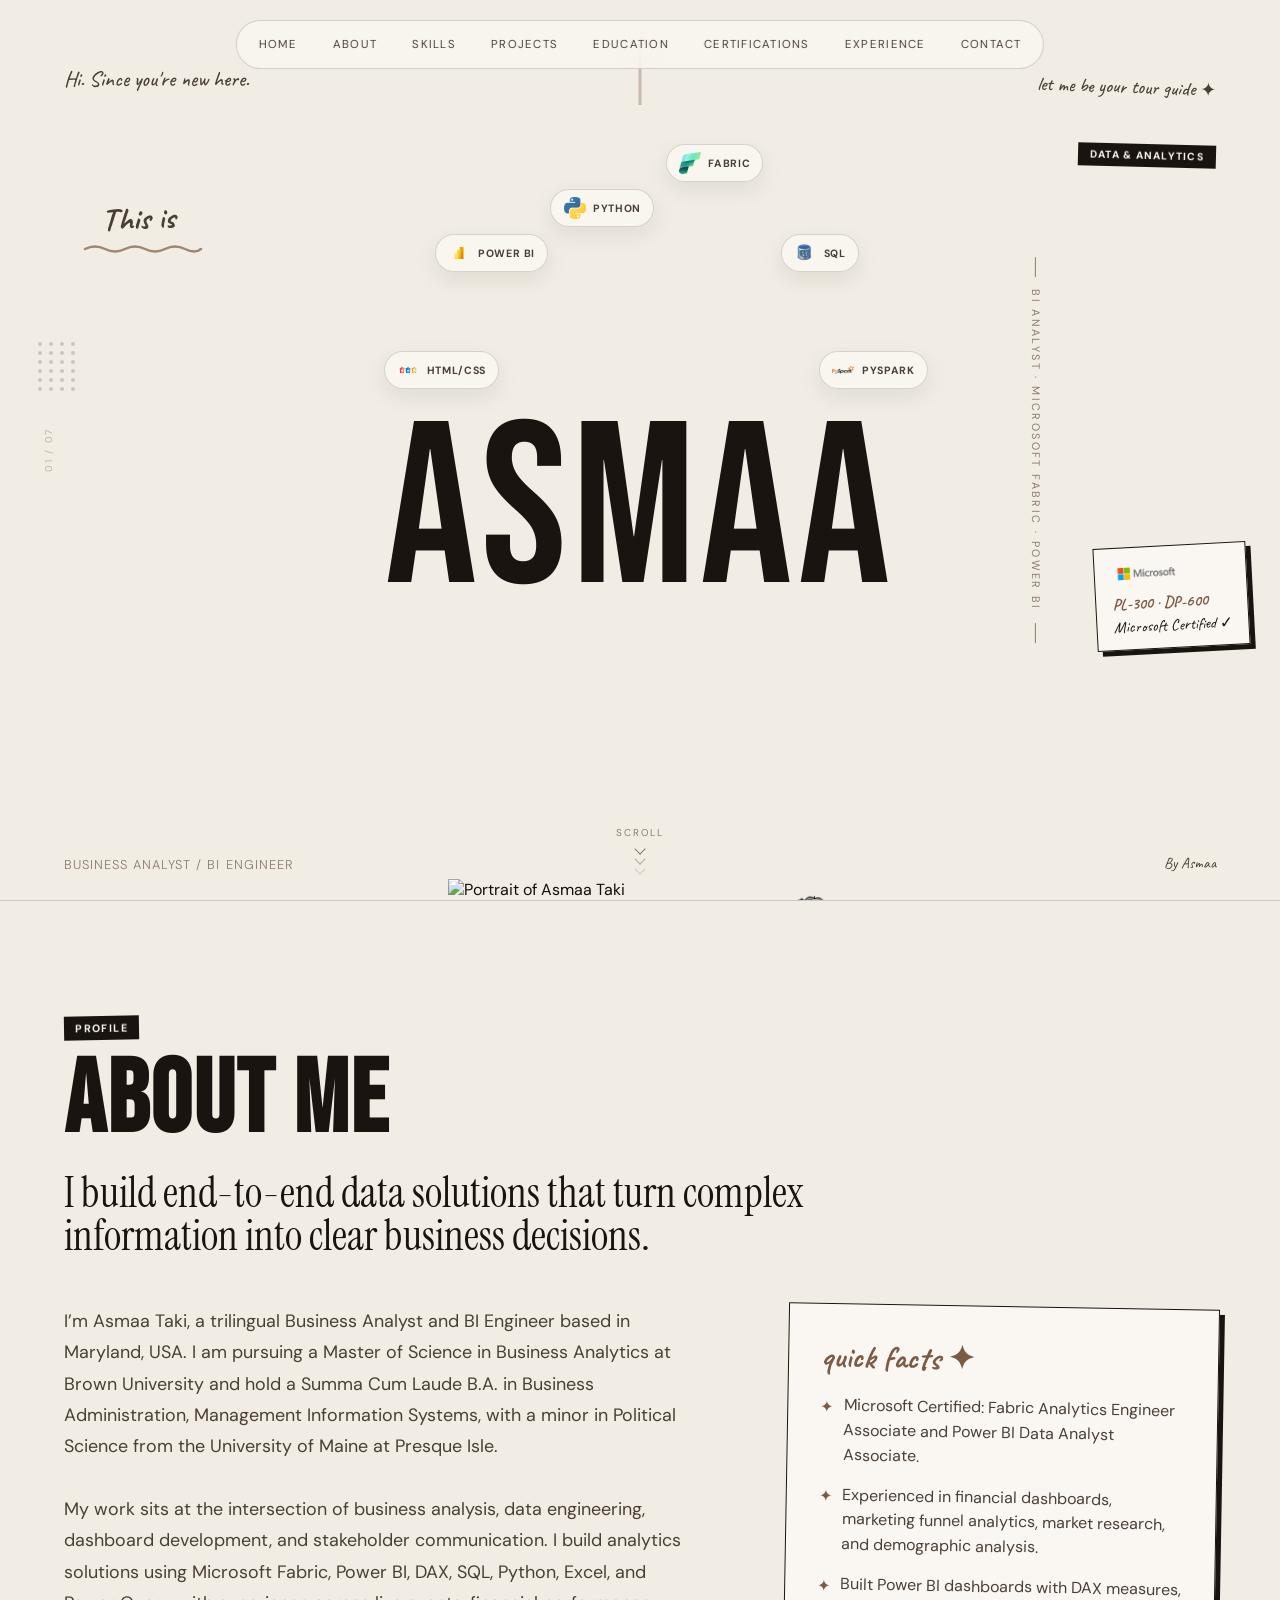
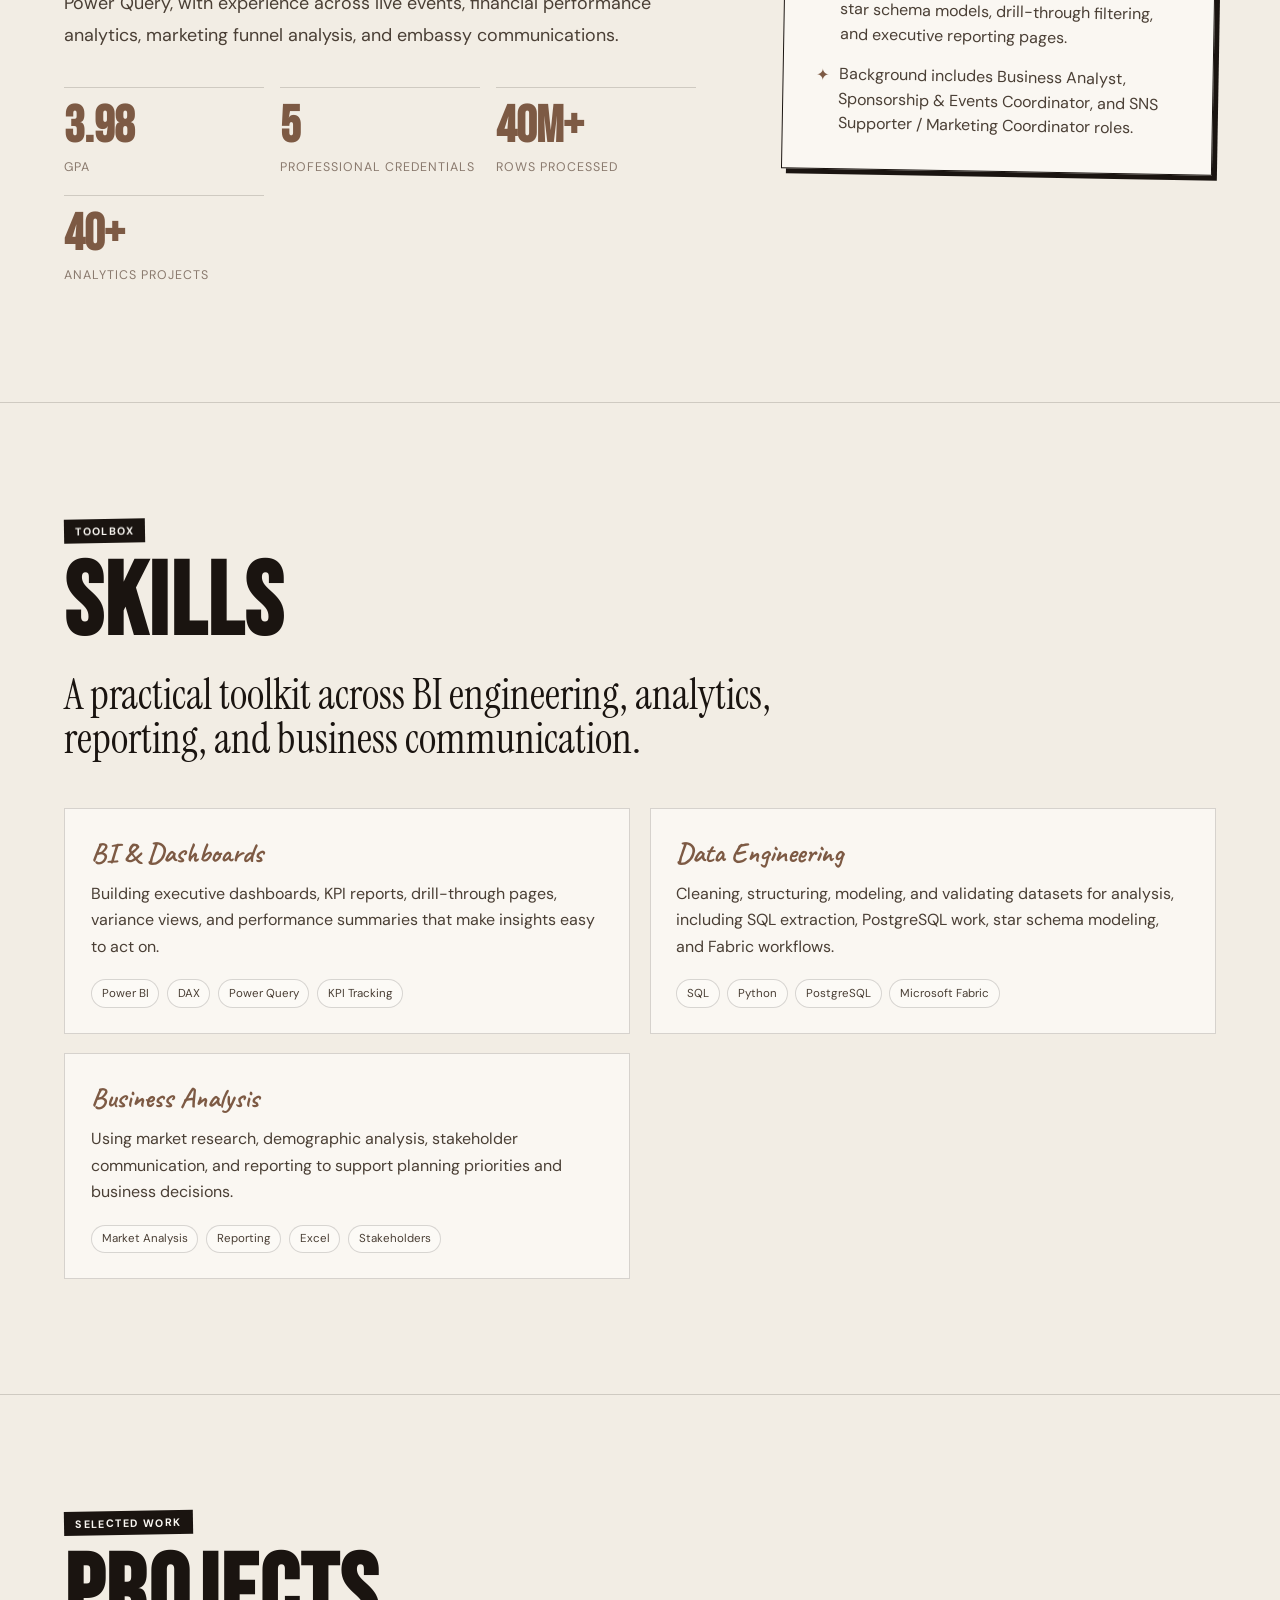
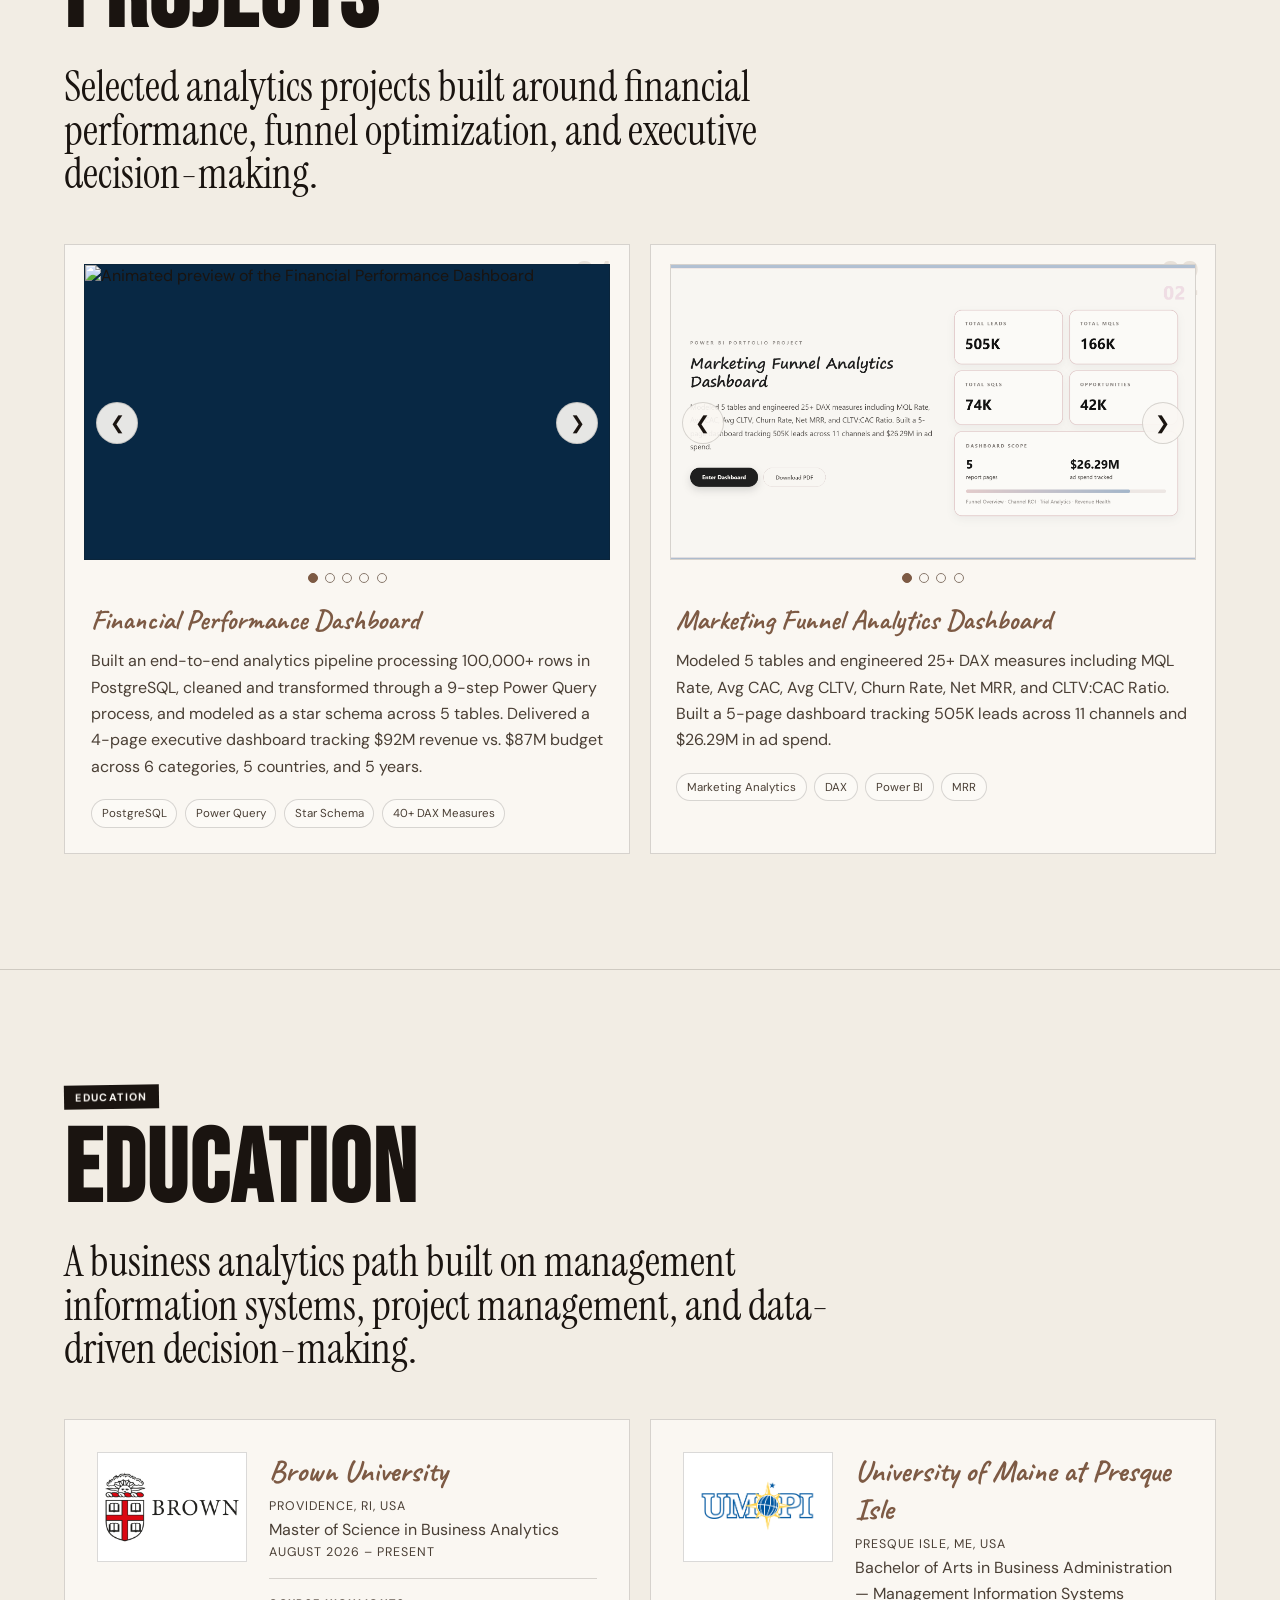
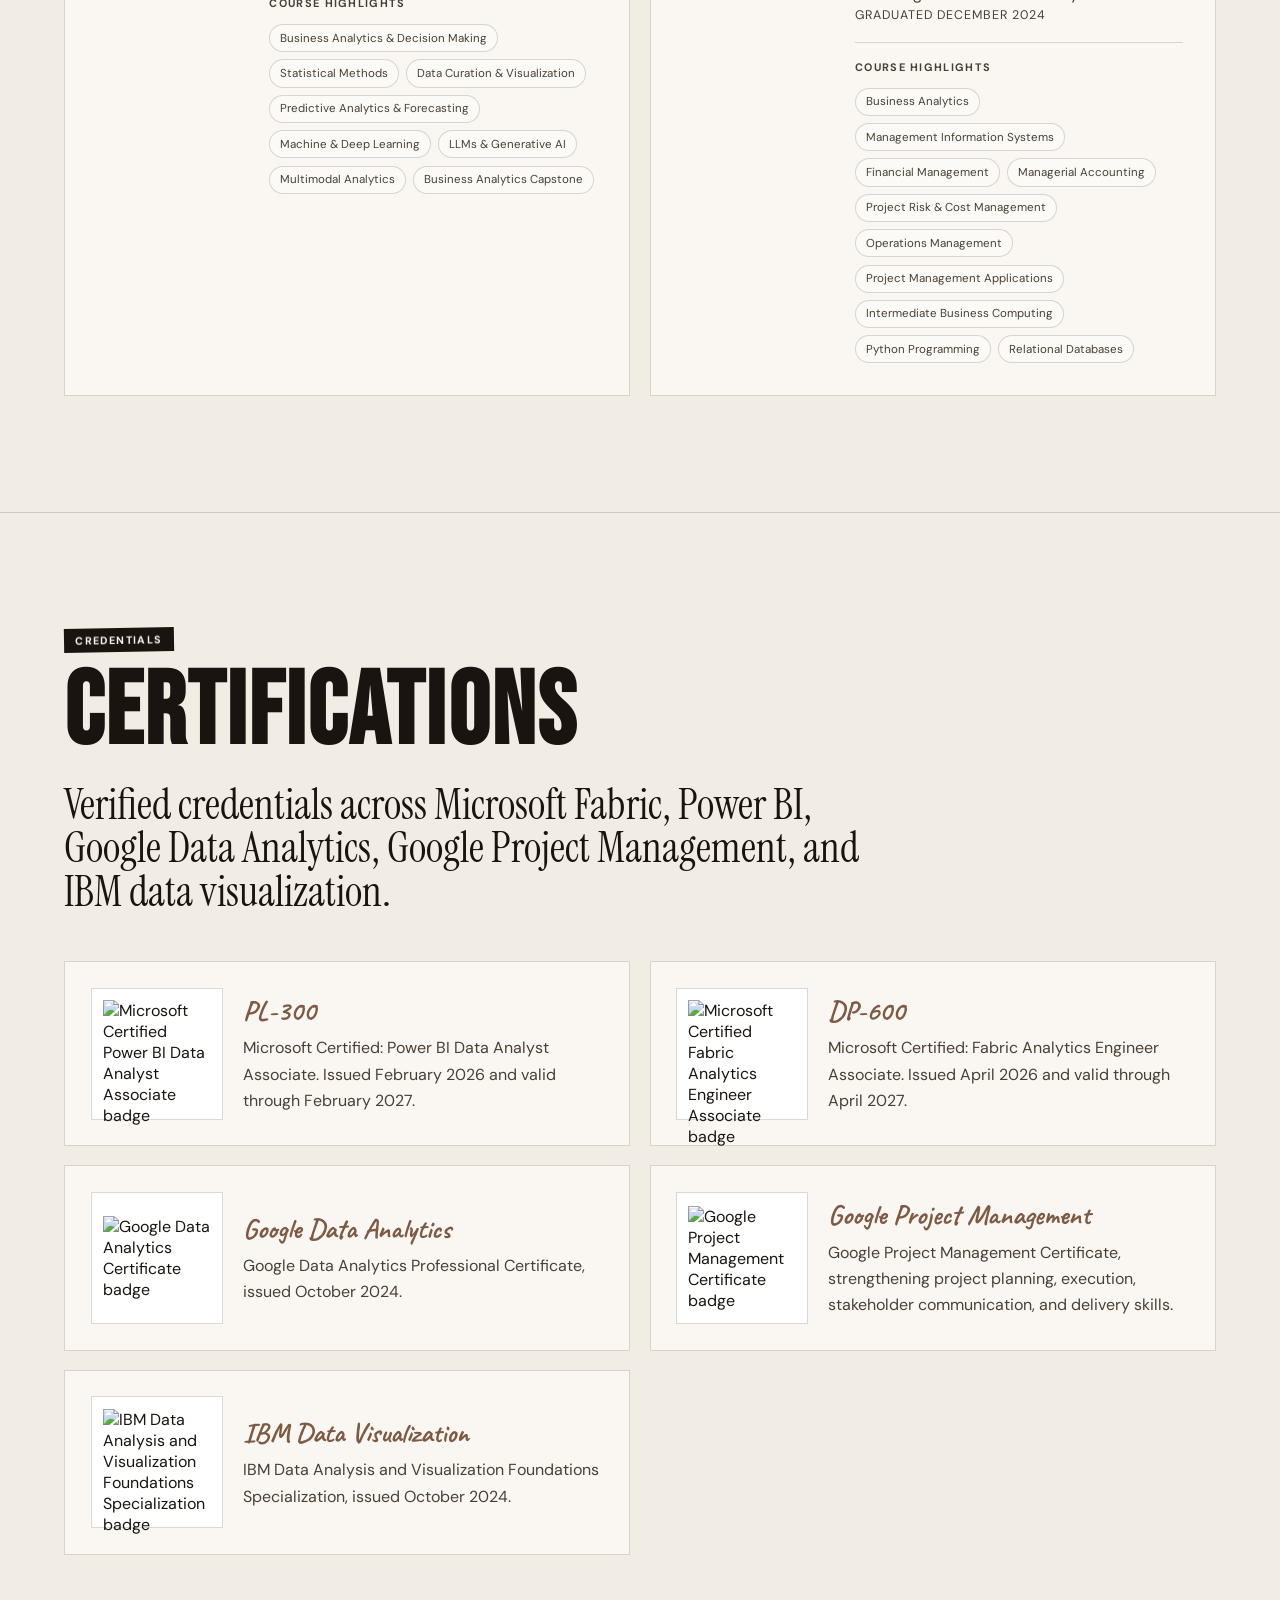
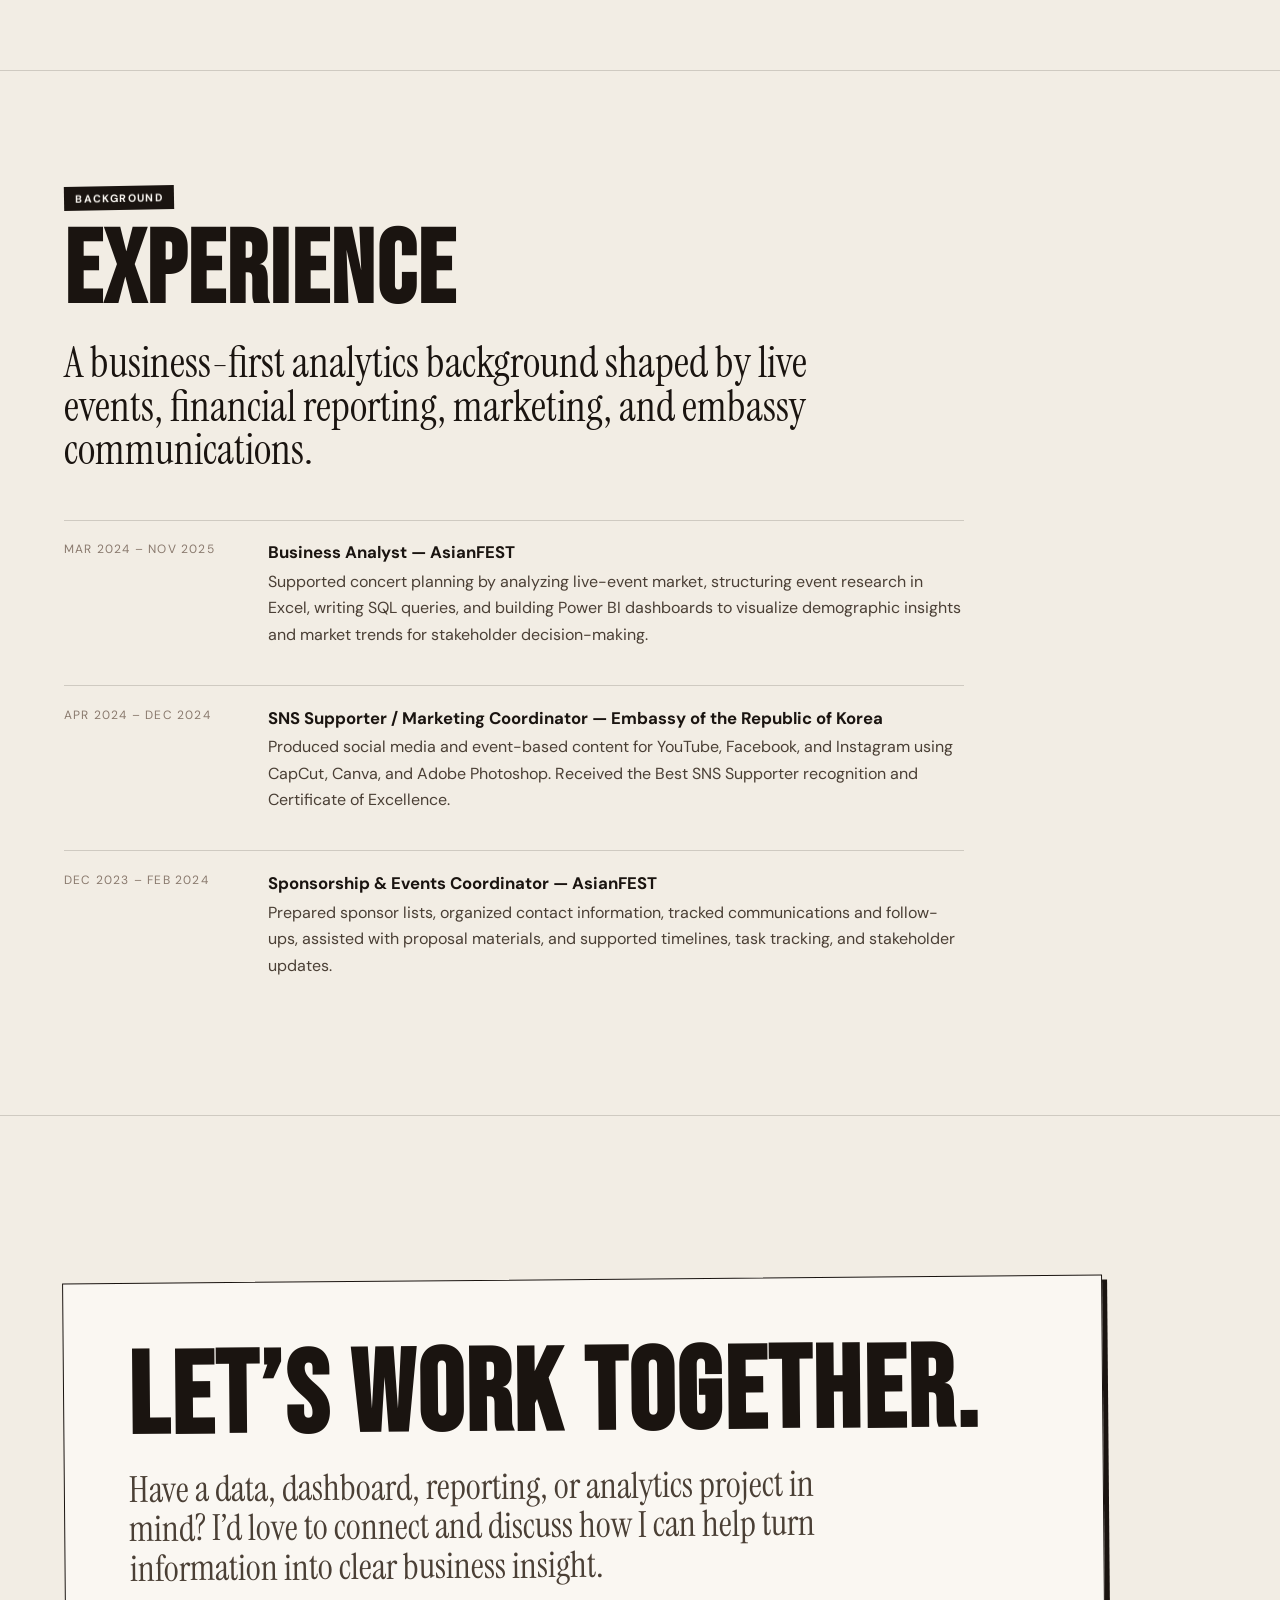
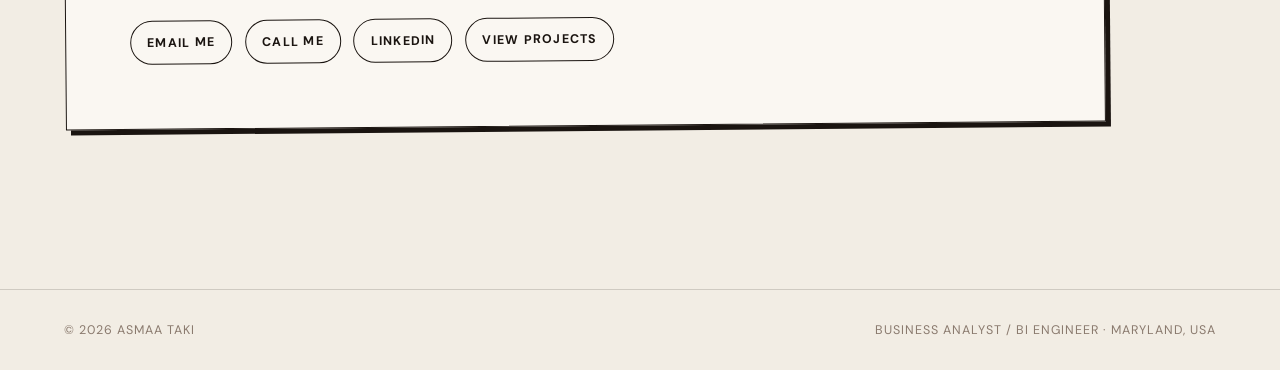
==== commit acb8b478: "Add cursor sparkle trail effect Add decorative cursor trail with animated sparkles that follow mouse" ====
--- a/apps/asmaa-portfolio/index.html
+++ b/apps/asmaa-portfolio/index.html
@@ -9,9 +9,11 @@
 <link rel="preconnect" href="https://fonts.gstatic.com" crossorigin>
 <link href="https://fonts.googleapis.com/css2?family=Instrument+Serif:ital@0;1&family=Caveat:wght@500;700&family=Bebas+Neue&family=DM+Sans:wght@300;400;500;600;700&display=swap" rel="stylesheet">
 
-<link rel="stylesheet" href="style.css?v=20260711185121">
+<link rel="stylesheet" href="style.css">
 </head>
 <body>
+  <div class="cursor-sparkle-layer" id="cursor-sparkle-layer" aria-hidden="true"></div>
+
   <nav class="nav" aria-label="Primary navigation">
     <a href="#home">Home</a>
     <a href="#about">About</a>
@@ -822,6 +824,105 @@
   }
 
   initializeImageLightbox();
+
+  function initializeCursorSparkles() {
+    const layer = document.getElementById('cursor-sparkle-layer');
+    const reduceMotion = window.matchMedia('(prefers-reduced-motion: reduce)');
+    const coarsePointer = window.matchMedia('(pointer: coarse)');
+
+    if (!layer || reduceMotion.matches || coarsePointer.matches) return;
+
+    const starCharacters = ['✦', '✧', '⋆'];
+    let lastX = 0;
+    let lastY = 0;
+    let lastEmissionTime = 0;
+    let hasPreviousPoint = false;
+
+    const minimumDistance = 18;
+    const minimumDelay = 34;
+
+    function createSparkle(x, y) {
+      const sparkle = document.createElement('span');
+      const size = 8 + Math.random() * 10;
+      const driftX = (Math.random() - 0.5) * 30;
+      const driftY = -14 - Math.random() * 24;
+      const rotation = (Math.random() - 0.5) * 100;
+      const duration = 560 + Math.random() * 340;
+
+      sparkle.className = 'cursor-sparkle';
+      sparkle.textContent =
+        starCharacters[Math.floor(Math.random() * starCharacters.length)];
+
+      sparkle.style.left = `${x}px`;
+      sparkle.style.top = `${y}px`;
+      sparkle.style.fontSize = `${size}px`;
+      sparkle.style.setProperty('--sparkle-x', `${driftX}px`);
+      sparkle.style.setProperty('--sparkle-y', `${driftY}px`);
+      sparkle.style.setProperty('--sparkle-rotation', `${rotation}deg`);
+      sparkle.style.setProperty('--sparkle-duration', `${duration}ms`);
+
+      layer.appendChild(sparkle);
+      sparkle.addEventListener('animationend', () => sparkle.remove(), {
+        once: true
+      });
+    }
+
+    function emitAlongPath(startX, startY, endX, endY, distance) {
+      const sparkleCount = Math.min(3, Math.max(1, Math.floor(distance / 24)));
+
+      for (let index = 1; index <= sparkleCount; index += 1) {
+        const progress = index / sparkleCount;
+        const x = startX + (endX - startX) * progress;
+        const y = startY + (endY - startY) * progress;
+
+        window.setTimeout(() => {
+          createSparkle(
+            x + (Math.random() - 0.5) * 8,
+            y + (Math.random() - 0.5) * 8
+          );
+        }, index * 18);
+      }
+    }
+
+    window.addEventListener(
+      'pointermove',
+      event => {
+        if (event.pointerType === 'touch') return;
+
+        const now = performance.now();
+
+        if (!hasPreviousPoint) {
+          lastX = event.clientX;
+          lastY = event.clientY;
+          lastEmissionTime = now;
+          hasPreviousPoint = true;
+          return;
+        }
+
+        const deltaX = event.clientX - lastX;
+        const deltaY = event.clientY - lastY;
+        const distance = Math.hypot(deltaX, deltaY);
+
+        if (distance < minimumDistance || now - lastEmissionTime < minimumDelay) {
+          return;
+        }
+
+        emitAlongPath(lastX, lastY, event.clientX, event.clientY, distance);
+
+        lastX = event.clientX;
+        lastY = event.clientY;
+        lastEmissionTime = now;
+      },
+      { passive: true }
+    );
+
+    window.addEventListener('blur', () => {
+      hasPreviousPoint = false;
+    });
+  }
+
+  initializeCursorSparkles();
+
 </script>
 </body>
 </html>
--- a/apps/asmaa-portfolio/style.css
+++ b/apps/asmaa-portfolio/style.css
@@ -764,20 +764,38 @@
   overflow: hidden;
   border: 1px solid var(--line);
   background: var(--surface);
+  aspect-ratio: 16 / 9;
 }
 
 .slider-track {
   display: flex;
+  height: 100%;
   transition: transform 0.35s ease;
 }
 
 .slide {
   width: 100%;
+  height: 100%;
   flex: 0 0 100%;
-  aspect-ratio: 16 / 9;
   object-fit: cover;
   display: block;
   background: var(--ink);
+}
+
+/* Financial screenshots include full dashboard pages and a wide model view.
+   Contain prevents Power BI content from being cropped by the 16:9 frame. */
+#financial-slider .slider-window {
+  background: #082844;
+}
+
+#financial-slider .slide {
+  object-fit: contain;
+  background: #082844;
+}
+
+/* Funnel screenshots can continue filling the entire frame. */
+#funnel-slider .slide {
+  object-fit: cover;
 }
 
 .slider-btn {
@@ -1298,4 +1316,387 @@
     animation-iteration-count: 1 !important;
     scroll-behavior: auto !important;
   }
-}+}
+
+/* Click-to-expand project gallery */
+.zoomable-project-image {
+  cursor: zoom-in;
+  transition: filter 160ms ease, transform 160ms ease;
+}
+
+.zoomable-project-image:hover {
+  filter: brightness(0.94);
+}
+
+.zoomable-project-image:focus-visible {
+  outline: 3px solid var(--accent);
+  outline-offset: -3px;
+}
+
+body.lightbox-open {
+  overflow: hidden;
+}
+
+.image-lightbox {
+  position: fixed;
+  inset: 0;
+  z-index: 1000;
+  display: grid;
+  place-items: center;
+  padding: clamp(0.65rem, 2vw, 1.5rem);
+  visibility: hidden;
+  opacity: 0;
+  pointer-events: none;
+  transition: opacity 180ms ease, visibility 180ms ease;
+}
+
+.image-lightbox.is-open {
+  visibility: visible;
+  opacity: 1;
+  pointer-events: auto;
+}
+
+.lightbox-backdrop {
+  position: absolute;
+  inset: 0;
+  background: rgba(10, 8, 7, 0.92);
+  backdrop-filter: blur(10px);
+}
+
+.lightbox-panel {
+  position: relative;
+  z-index: 1;
+  width: min(96vw, 1600px);
+  height: min(94vh, 1000px);
+  display: grid;
+  grid-template-rows: auto minmax(0, 1fr) auto;
+  background: #111;
+  border: 1px solid rgba(255, 255, 255, 0.2);
+  box-shadow: 0 30px 90px rgba(0, 0, 0, 0.55);
+  overflow: hidden;
+}
+
+.lightbox-panel:fullscreen {
+  width: 100vw;
+  height: 100vh;
+  border: 0;
+}
+
+.lightbox-toolbar {
+  min-height: 58px;
+  display: flex;
+  align-items: center;
+  justify-content: space-between;
+  gap: 1rem;
+  padding: 0.55rem 0.7rem 0.55rem 1rem;
+  background: rgba(17, 17, 17, 0.96);
+  border-bottom: 1px solid rgba(255, 255, 255, 0.12);
+  color: #fff;
+}
+
+.lightbox-caption {
+  min-width: 0;
+  overflow: hidden;
+  text-overflow: ellipsis;
+  white-space: nowrap;
+  font-size: 0.78rem;
+  letter-spacing: 0.04em;
+  color: rgba(255, 255, 255, 0.78);
+}
+
+.lightbox-actions {
+  display: flex;
+  align-items: center;
+  gap: 0.4rem;
+  flex: 0 0 auto;
+}
+
+.lightbox-tool,
+.lightbox-nav {
+  border: 1px solid rgba(255, 255, 255, 0.22);
+  background: rgba(255, 255, 255, 0.1);
+  color: #fff;
+  cursor: pointer;
+  transition: background 160ms ease, border-color 160ms ease, transform 160ms ease;
+}
+
+.lightbox-tool {
+  min-width: 40px;
+  height: 40px;
+  border-radius: 999px;
+  display: grid;
+  place-items: center;
+  padding: 0 0.72rem;
+  font: inherit;
+  font-size: 1.1rem;
+}
+
+.lightbox-tool:hover,
+.lightbox-tool:focus-visible,
+.lightbox-nav:hover,
+.lightbox-nav:focus-visible {
+  background: rgba(255, 255, 255, 0.22);
+  border-color: rgba(255, 255, 255, 0.5);
+  outline: none;
+}
+
+.lightbox-tool:disabled {
+  opacity: 0.35;
+  cursor: not-allowed;
+}
+
+.lightbox-zoom-level {
+  min-width: 66px;
+  font-size: 0.72rem;
+  letter-spacing: 0.05em;
+}
+
+.lightbox-close {
+  font-size: 1.45rem;
+}
+
+.lightbox-content {
+  min-height: 0;
+  position: relative;
+  display: grid;
+  grid-template-columns: auto minmax(0, 1fr) auto;
+  align-items: stretch;
+  background:
+    linear-gradient(45deg, rgba(255,255,255,0.025) 25%, transparent 25%),
+    linear-gradient(-45deg, rgba(255,255,255,0.025) 25%, transparent 25%),
+    #090909;
+  background-size: 24px 24px;
+}
+
+.lightbox-stage {
+  min-width: 0;
+  min-height: 0;
+  overflow: hidden;
+  display: grid;
+  place-items: center;
+  cursor: default;
+  touch-action: none;
+  user-select: none;
+}
+
+.lightbox-stage:has(#lightbox-image.is-zoomed) {
+  cursor: grab;
+}
+
+.lightbox-stage.is-dragging {
+  cursor: grabbing;
+}
+
+#lightbox-image {
+  max-width: 100%;
+  max-height: 100%;
+  width: auto;
+  height: auto;
+  object-fit: contain;
+  transform-origin: center center;
+  transition: transform 120ms ease;
+  will-change: transform;
+  user-select: none;
+  -webkit-user-drag: none;
+}
+
+.lightbox-stage.is-dragging #lightbox-image {
+  transition: none;
+}
+
+.lightbox-nav {
+  align-self: center;
+  z-index: 2;
+  width: 48px;
+  height: 72px;
+  margin: 0 0.65rem;
+  border-radius: 999px;
+  font-size: 1.3rem;
+}
+
+.lightbox-nav[hidden] {
+  display: none;
+}
+
+.lightbox-help {
+  min-height: 38px;
+  display: grid;
+  place-items: center;
+  padding: 0.45rem 1rem;
+  background: rgba(17, 17, 17, 0.96);
+  border-top: 1px solid rgba(255, 255, 255, 0.12);
+  color: rgba(255, 255, 255, 0.55);
+  font-size: 0.68rem;
+  letter-spacing: 0.05em;
+  text-align: center;
+}
+
+@media (max-width: 700px) {
+  .image-lightbox {
+    padding: 0;
+  }
+
+  .lightbox-panel {
+    width: 100vw;
+    height: 100vh;
+    border: 0;
+  }
+
+  .lightbox-toolbar {
+    align-items: flex-start;
+    padding: 0.55rem;
+  }
+
+  .lightbox-caption {
+    display: none;
+  }
+
+  .lightbox-actions {
+    width: 100%;
+    justify-content: center;
+  }
+
+  .lightbox-tool {
+    min-width: 38px;
+    height: 38px;
+  }
+
+  .lightbox-nav {
+    position: absolute;
+    top: 50%;
+    transform: translateY(-50%);
+    width: 42px;
+    height: 58px;
+    margin: 0;
+  }
+
+  .lightbox-prev {
+    left: 0.45rem;
+  }
+
+  .lightbox-next {
+    right: 0.45rem;
+  }
+
+  .lightbox-content {
+    display: block;
+  }
+
+  .lightbox-stage {
+    width: 100%;
+    height: 100%;
+  }
+
+  .lightbox-help {
+    font-size: 0.61rem;
+  }
+}
+
+@media (prefers-reduced-motion: reduce) {
+  .image-lightbox,
+  #lightbox-image {
+    transition: none;
+  }
+}
+
+
+/* Slider control click fix */
+.project-slider {
+  isolation: isolate;
+}
+
+.slider-window {
+  position: relative;
+  z-index: 1;
+}
+
+.slider-track,
+.zoomable-project-image {
+  position: relative;
+  z-index: 1;
+}
+
+.slider-btn {
+  z-index: 30;
+  pointer-events: auto;
+  touch-action: manipulation;
+}
+
+.slider-dots {
+  position: relative;
+  z-index: 30;
+  pointer-events: auto;
+}
+
+.slider-dots .dot {
+  position: relative;
+  z-index: 31;
+  pointer-events: auto;
+  touch-action: manipulation;
+}
+
+.project-card::before {
+  pointer-events: none;
+}
+
+
+/* Shiny cursor trail */
+.cursor-sparkle-layer {
+  position: fixed;
+  inset: 0;
+  z-index: 9999;
+  pointer-events: none;
+  overflow: hidden;
+}
+
+.cursor-sparkle {
+  position: absolute;
+  display: block;
+  color: #fff9cf;
+  line-height: 1;
+  opacity: 0;
+  transform: translate(-50%, -50%) scale(0.25);
+  transform-origin: center;
+  text-shadow:
+    0 0 4px rgba(255, 255, 255, 0.95),
+    0 0 9px rgba(255, 234, 155, 0.92),
+    0 0 15px rgba(125, 90, 68, 0.55);
+  filter: drop-shadow(0 0 4px rgba(255, 255, 255, 0.8));
+  will-change: transform, opacity;
+  animation: cursorSparkle var(--sparkle-duration, 720ms) ease-out forwards;
+}
+
+@keyframes cursorSparkle {
+  0% {
+    opacity: 0;
+    transform:
+      translate(-50%, -50%)
+      scale(0.2)
+      rotate(0deg);
+  }
+
+  18% {
+    opacity: 1;
+    transform:
+      translate(-50%, -50%)
+      scale(1)
+      rotate(calc(var(--sparkle-rotation, 30deg) * 0.35));
+  }
+
+  100% {
+    opacity: 0;
+    transform:
+      translate(
+        calc(-50% + var(--sparkle-x, 0px)),
+        calc(-50% + var(--sparkle-y, -24px))
+      )
+      scale(0.35)
+      rotate(var(--sparkle-rotation, 30deg));
+  }
+}
+
+@media (pointer: coarse), (prefers-reduced-motion: reduce) {
+  .cursor-sparkle-layer {
+    display: none;
+  }
+}
